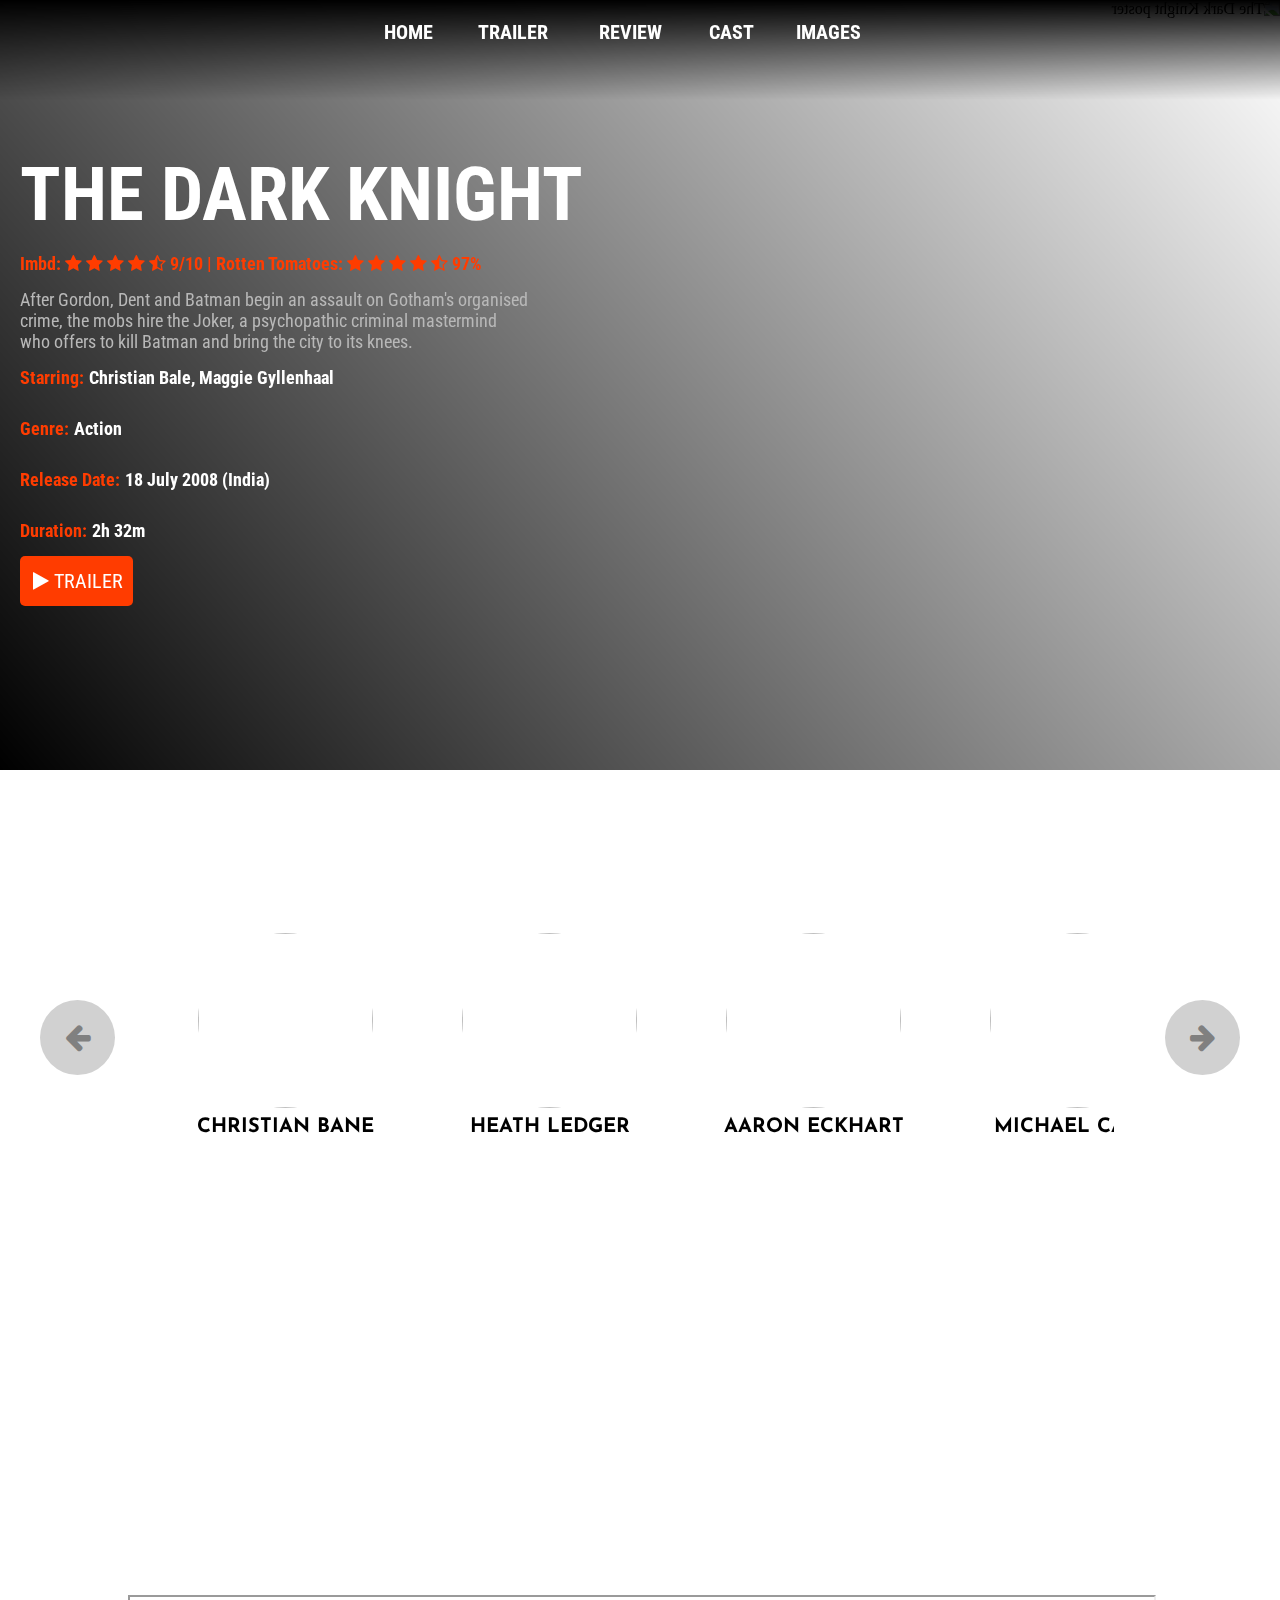
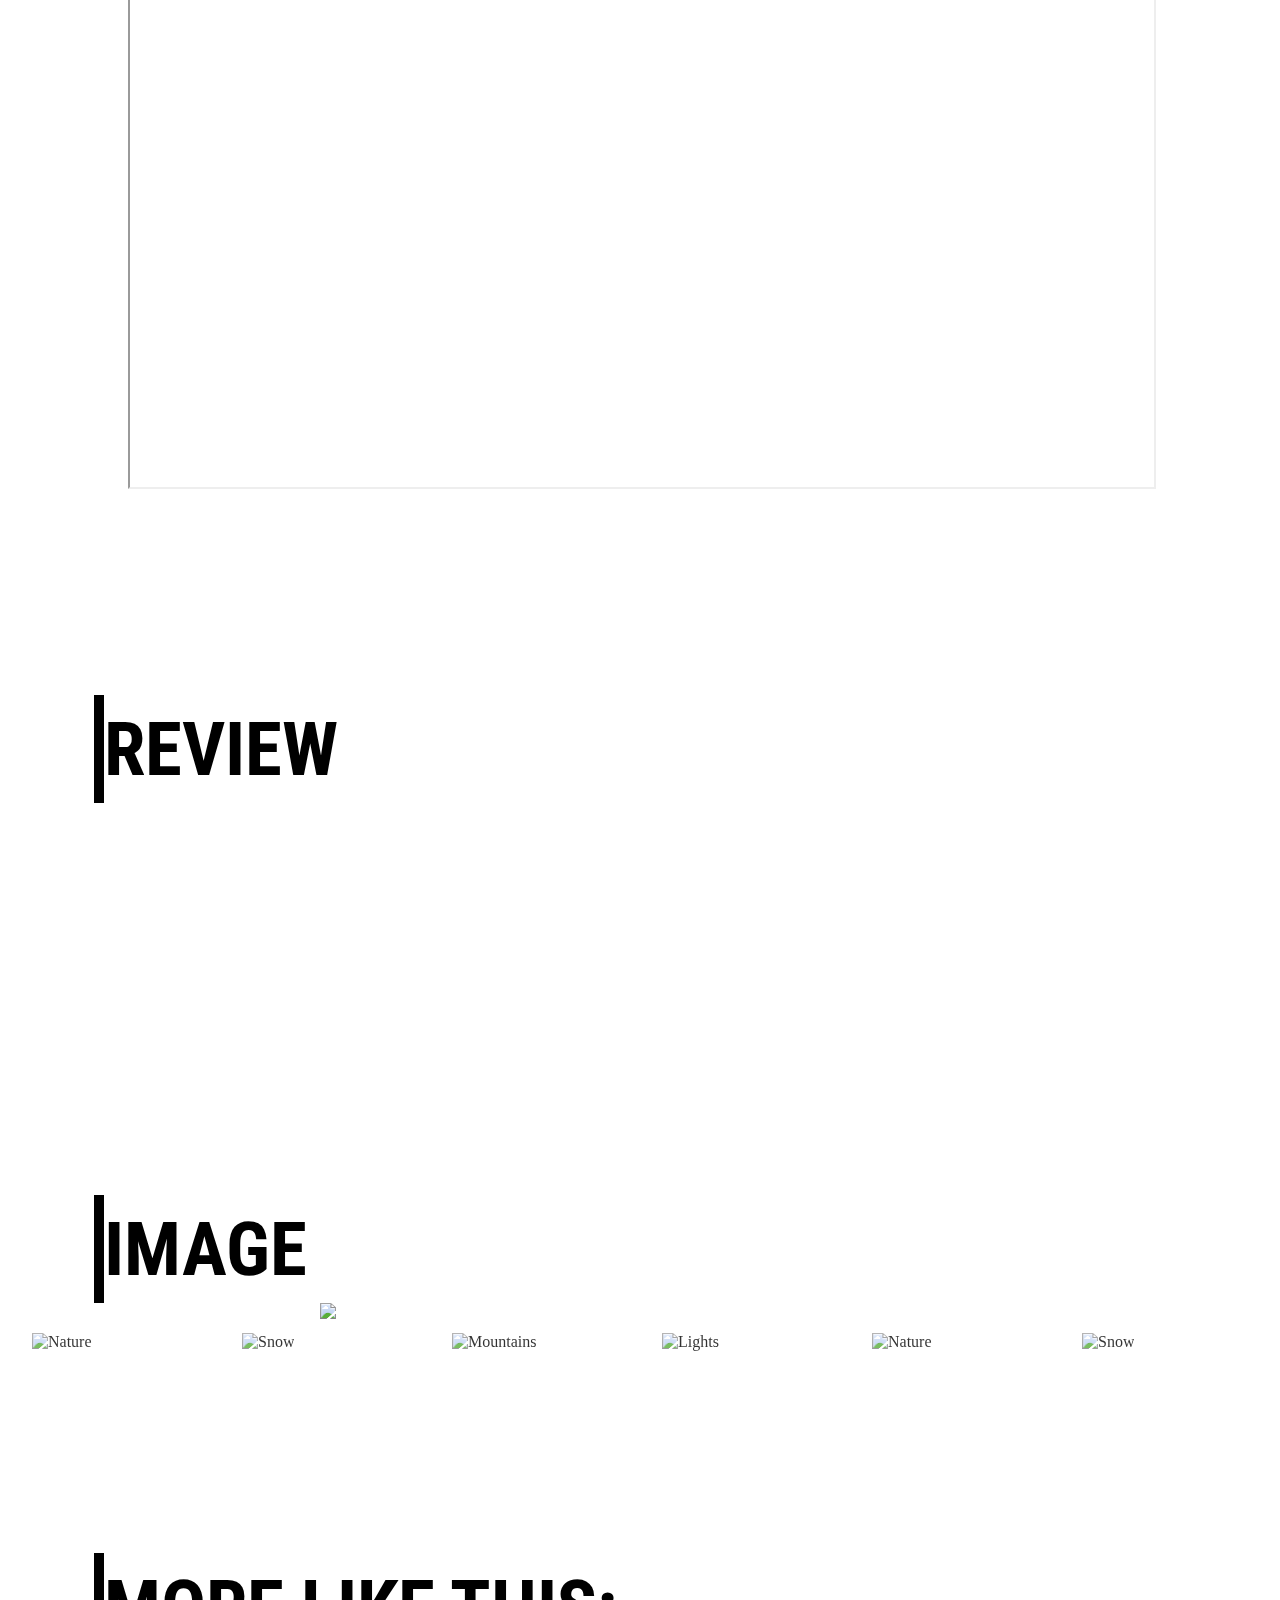
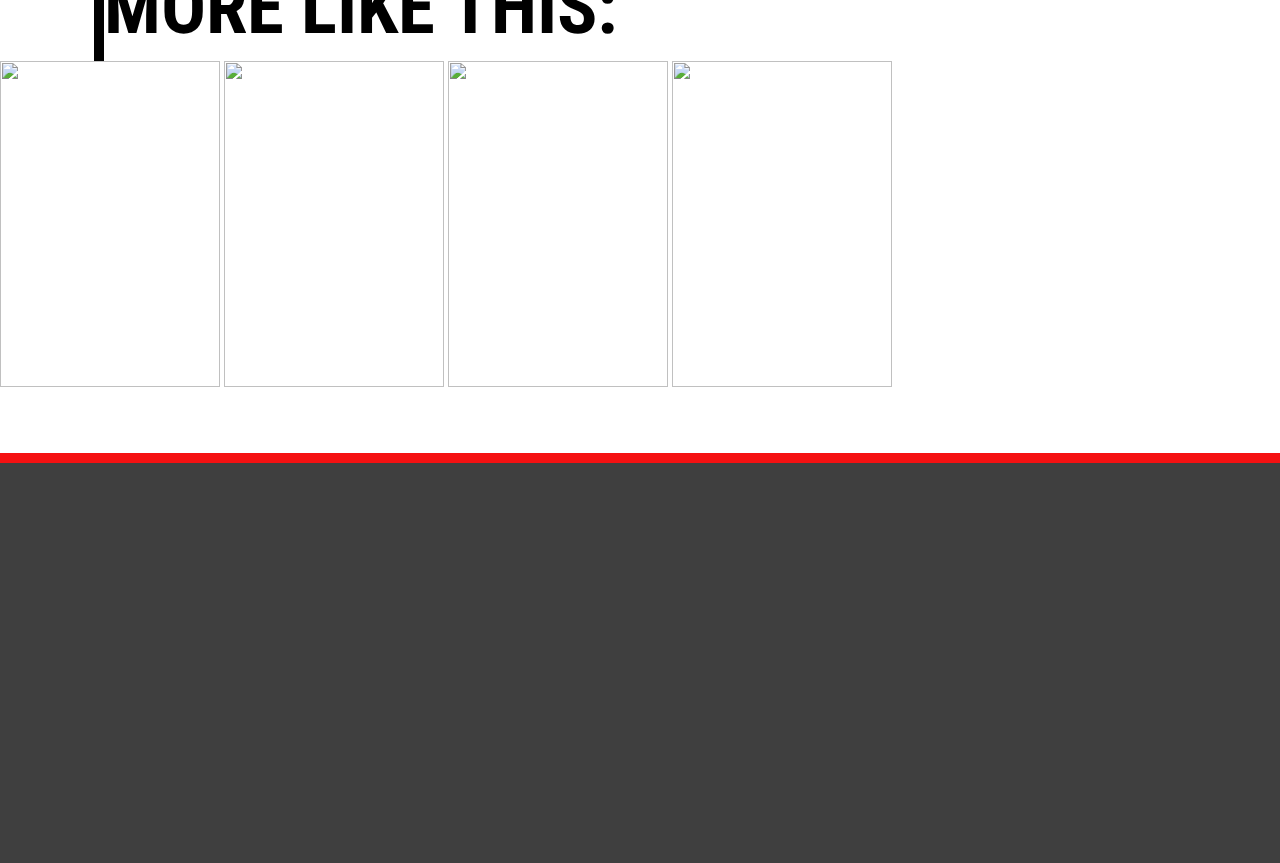
==== darkknight.html @ c3ab05d3 "Add files via upload" ====
<!DOCTYPE html>
<html lang="en">
<head>
    <meta charset="UTF-8">
    <meta http-equiv="X-UA-Compatible" content="IE=edge">
    <meta name="viewport" content="width=device-width, initial-scale=1.0">
    <link rel="stylesheet" href="style.css">
    <title>The Dark Knight</title>
    <link href="https://fonts.googleapis.com/css2?family=Roboto+Condensed:wght@300&display=swap" rel="stylesheet">
    <link href="https://fonts.googleapis.com/css2?family=Josefin+Sans&display=swap" rel="stylesheet">
    <link rel="stylesheet" href="https://cdnjs.cloudflare.com/ajax/libs/font-awesome/4.7.0/css/font-awesome.min.css">
</head>

<body>
    <!--header-->
    <div class="header" id="header">
    
        <!--6--><a href="#intro" class="option" >Home</a>
        <!--5--><a href="#trailer" class="option">Trailer</a>
        <!--3--><a href="#review" class="option">Review</a>
        <!--2--><a href="#cast" class="option">Cast</a>
        <!--1--><a href="#image-gallary" class="option">images</a>
        
        
        
    </div>
    <div class="intro" id="intro">
        <img src="https://cdn.theatlantic.com/thumbor/4xedENNyVDQrfV_-6NrWA2wnfJo=/0x0:1600x900/1600x900/media/img/mt/2018/07/TDK/original.jpg" alt="The Dark Knight poster" class="bat-poster">
    
    <h1>The Dark Knight</h1>
    <h2>imbd: <i class="fa fa-star"></i> <i class="fa fa-star"></i> <i class="fa fa-star"></i> <i class="fa fa-star"></i> <i class="fa fa-star-half-o"></i> 9/10 | rotten tomatoes: <i class="fa fa-star"></i> <i class="fa fa-star"></i> <i class="fa fa-star"></i> <i class="fa fa-star"></i> <i class="fa fa-star-half-o"></i> 97%</h2>
    <div style="font-size: 18px;color: rgb(184, 184, 184);padding-left: 20px;font-family: 'Roboto Condensed', sans-serif;">
      After Gordon, Dent and Batman begin an assault on Gotham's organised<br>
       crime, the mobs hire the Joker, a psychopathic criminal mastermind<br>
        who offers to kill Batman and bring the city to its knees.
    </div>
    <div style="display: flex;flex-direction: row;margin: 0px;"><h2>starring:<h5>Christian Bale, Maggie Gyllenhaal</h5></h2></div>
    <div style="display: flex;flex-direction: row"><h2>genre:<h5>action</h5></h2></div>
    <div style="display: flex;flex-direction: row"><h2>release date:<h5>18 July 2008 (India)</h5></h2></div>
    <div style="display: flex;flex-direction: row"><h2>duration:<h5>2h 32m</h5></h2></div>
    <button class="watch-trailer" href="#trailer"><i class="fa fa-play"></i> trailer</button>
    </div>
    <!--cast section-->
    <div class="cast" id="cast">
        <button id="left"><i class="fa fa-arrow-left"></i></button>
       <section id="castsec">
        <span>
            <div class="card" id="card">
                <img class="cast-image1" id="cast-image">
                <h4>christian bane</h4>
                <div class="cast-description">
                    Christian Charles Philip Bale is an English actor. Known for his versatility
                     and physical transformations for his roles. He has received various accolades, including an Academy Award
                      and two Golden Globe Awards
                </div>

            </div>
            <div class="card">
                <img class="cast-image2" id="cast-image">
                <h4>Heath Ledger</h4>
                <div class="cast-description">
                    Heath Andrew Ledger was an Australian actor and music video 
                    director. After playing roles in several Australian television and film 
                    productions during the 1990s, Ledger moved to the United States
                     in 1998 to develop his film career further. 
                </div>
            </div>
            <div class="card">
                <img class="cast-image3" id="cast-image">
                <h4>Aaron Eckhart</h4>
                <div class="cast-description">
                    Aaron Edward Eckhart is an American actor. Born in Cupertino, California, Eckhart 
                    moved to the United Kingdom at an early age. 
                    He began his acting career by performing in school plays.
                </div>
            </div>
            <div class="card">
                <img class="cast-image4" id="cast-image">
                <h4>Michael Caine</h4>
                <div class="cast-description">
                    Sir Michael Caine CBE is an English actor. Known for his distinctive Cockney accent, he has
                     appeared in more than 160 films in a career spanning 
                     seven decades and is considered a British film icon.
                </div>
            </div>
            <div class="card">
                <img class="cast-image5" id="cast-image">
                <h4>Morgan Freeman</h4>
                <div class="cast-description">
                    Morgan Freeman is an American actor, director, and narrator
                    . He is known for
                     his distinctive deep voice and various 
                     roles in a wide variety of film genres.
                </div>
            </div>
            <div class="card">
                <img class="cast-image6" id="cast-image">
                <h4>Maggie Gyllenhaal</h4>
                <div class="cast-description">
                    Margalit Ruth "Maggie" Gyllenhaal is an American actress, 
                    director, writer, and producer. Part of the Gyllenhaal family, she is the
                     daughter of filmmakers Stephen Gyllenhaal and Naomi
                      Achs, and the older sister of actor Jake Gyllenhaal.
                </div>
            </div>
            <div class="card">
                <img class="cast-image7" id="cast-image">
                <h4>Cillian Murphy</h4>
                <div class="cast-description">
                    Cillian Murphy is an Irish actor. Originally the lead singer, 
                    guitarist, and lyricist of the rock band The Sons of Mr. Green Genes, he 
                    turned down a record deal in the late 1990s and began acting
                     on stage and in short and independent films.
                </div>
            </div>
            <div class="card">
                <img class="cast-image8" id="cast-image">
                <h4>Chin Han</h4>
                <div class="cast-description">
                    Ng Chin Han is a Singaporean actor of stage, 
                    film and television whose career has spanned more 
                    than 20 years. Usually credited as just Chin Han,
                     he is one of the most prolific Asian actors in Hollywood. 
                </div>
            </div>
            
            <button id="right"><i class="fa fa-arrow-right"></i></button>  
        </span>
    </section>
    </div>
    <!--trailer section-->
    <div class="trailer" id="trailer">
        
        <iframe src=""></iframe>
    </div>
    <div class="review" id="review">
        <h3>review</h3>
    </div>
    <!--image gallery section-->
    <div class="image-gallary" id="image-gallary">
        <h3>image</h3>
        <div class="container">
            <img id="expandedImg" src="https://imagesvc.meredithcorp.io/v3/mm/image?url=https%3A%2F%2Fstatic.onecms.io%2Fwp-content%2Fuploads%2Fsites%2F6%2F2018%2F07%2Fmcddakn_ec005-2000.jpg&q=60"style="width:100%">
          </div>
        <div class="row" id="row">
            <span>
            <div class="column">
              <img id="0" src="https://imagesvc.meredithcorp.io/v3/mm/image?url=https%3A%2F%2Fstatic.onecms.io%2Fwp-content%2Fuploads%2Fsites%2F6%2F2018%2F07%2Fmcddakn_ec005-2000.jpg&q=60" alt="Nature" onclick="gallary(this);">
            </div>
            <div class="column">
              <img id="1" src="https://upload.wikimedia.org/wikipedia/en/e/e9/Batman_The_Dark_Knight_Returns_%28film%29.jpg" alt="Snow" onclick="gallary(this);">
            </div>
            <div class="column">
              <img id="2" src="https://encrypted-tbn0.gstatic.com/images?q=tbn:ANd9GcTtyGEyqmfi9H1YXXqhvEH0V8cYo6k5WASfeQ&usqp=CAU" alt="Mountains" onclick="gallary(this);">
            </div>
            <div class="column">
              <img id="3" src="https://i.pinimg.com/550x/b1/db/3c/b1db3c081c031b13ca9a142264f4071b.jpg" alt="Lights" onclick="gallary(this);">
            </div>
            <div class="column">
                <img id="4" src="https://imagesvc.meredithcorp.io/v3/mm/image?url=https%3A%2F%2Fstatic.onecms.io%2Fwp-content%2Fuploads%2Fsites%2F6%2F2018%2F07%2Fmcddakn_ec005-2000.jpg&q=60" alt="Nature" onclick="gallary(this);">
              </div>
              <div class="column">
                <img id=",5" src="https://upload.wikimedia.org/wikipedia/en/e/e9/Batman_The_Dark_Knight_Returns_%28film%29.jpg" alt="Snow" onclick="gallary(this);">
              </div>
              <div class="column">
                <img id="6" src="https://encrypted-tbn0.gstatic.com/images?q=tbn:ANd9GcTtyGEyqmfi9H1YXXqhvEH0V8cYo6k5WASfeQ&usqp=CAU" alt="Mountains" onclick="gallary(this);">
              </div>
              <div class="column">
                <img id="7" src="https://i.pinimg.com/550x/b1/db/3c/b1db3c081c031b13ca9a142264f4071b.jpg" alt="Lights" onclick="gallary(this);">
              </div>
            </span>
          </div> 
    </div>
    <!--more like this movies-->
    <div class="more-like-this">
        <h3>More Like This:</h3>
        <div>
        <a href="The Lord of The Rings.html" target="_blank"><img src="https://m.media-amazon.com/images/M/MV5BNzA5ZDNlZWMtM2NhNS00NDJjLTk4NDItYTRmY2EwMWZlMTY3XkEyXkFqcGdeQXVyNzkwMjQ5NzM@._V1_.jpg" width="220px" height="326px"></a>
        <a href="Inception.html" target="_blank"><img src="https://m.media-amazon.com/images/M/MV5BMjExMjkwNTQ0Nl5BMl5BanBnXkFtZTcwNTY0OTk1Mw@@._V1_.jpg" width="220px" height="326px"></a>
        <a href="The Matrix.html" target="_blank"><img src="https://flxt.tmsimg.com/assets/p22804_p_v8_av.jpg" width="220px" height="326px"></a>
        <a href="Star Wars.html" target="_blank"><img src="https://m.media-amazon.com/images/M/MV5BYmU1NDRjNDgtMzhiMi00NjZmLTg5NGItZDNiZjU5NTU4OTE0XkEyXkFqcGdeQXVyNzkwMjQ5NzM@._V1_.jp" width="220px" height="326px"></b>
    </div>
    </div>
    <footer>

    </footer>
        <!--<h3> trailer:</h3>
        <h3>rating:</h3>
        <h3>duration:</h3>
        <h3>release year:</h3>
        <h3>reviews:</h3>
        <h3>photos:</h3>
        --->
    <script src="main.js">
    </script>
</body>
<!--Initislising JQuery-->
<script src="https://ajax.googleapis.com/ajax/libs/jquery/3.6.1/jquery.min.js"></script>

    <script>
        
        function checkEdge(a){
            a=a+1;
             setTimeout(function(){
              setTimeout(function(){
                $('#row').animate({scrollLeft: "+=20px"}, "slow");
                $("#"+a.toString()).click();},1000);
            if (a>8){
              $('#row').animate({scrollLeft: 0},);
              a=0;
              checkEdge(a);
            }
            else{
              checkEdge(a);
            }
        }
      ,1000)}
        let a=0;
        checkEdge(a);
    </script>

    <!--This script plays video using youtube's API-->
    <!--Jquery for horizontal scrolling-->

    <script>
        
        $('#right').click(function() {
        event.preventDefault();
        $('#castsec').animate({scrollLeft: "+=270px"}, "slow");});

        $('#left').click(function() {
        event.preventDefault();
        $('#castsec').animate({scrollLeft: "-=270px"}, "slow");});
      var tag = document.createElement('script');
    

    </script>
    
</html>
---- style.css ----
html{
    scroll-behavior: smooth;
    transition: 2s;
}
body{
    margin: 0px;
    overflow-x: hidden;
    overflow-y: scroll;
}
::-webkit-scrollbar{
    width:2px;
}
::-webkit-scrollbar-thumb{
    background-color: black;
}
::-webkit-scrollbar-track{
    background-color: grey;
}
/**header**/
.header{
    width: 100%;
    height: 100px;
    z-index: 1;
    position: fixed;
    border: 0cm;
    background-image: linear-gradient(180deg,black,rgba(0,0,0,0));
}
.logo {
    float: right;
    width: 150px;
    margin-top: 15px;
    margin-left: 50px;
}
.option{
    text-decoration: none;
    color: white;
    right: 0px;
    width: 0cm;
    float: left;
    margin-right: 2cm;
    margin-top: 20px;
    font-size: 20px;
    text-transform: uppercase;
    border-bottom:4px solid #ff3c00;
    transition: 0.5s;
    font-family: 'Roboto Condensed', sans-serif;
    font-weight: bold;
}
.option:nth-of-type(5){
    margin-right: 4cm;
}
.option:nth-of-type(4){
    margin-right: 2.3cm;
}
.option:nth-of-type(3){
    margin-right: 2.9cm;
}
.option:nth-of-type(2){
    margin-right: 3.2cm;
}
.option:nth-of-type(1){
    margin-right: 2.5cm;
    margin-left: 30%;
}

.option:nth-of-type(5):hover{
        width:1.7cm;
        margin-right: 2.3cm;
}
.option:nth-of-type(4):hover{
    width:1.1cm;
    margin-right: 1.2cm;
}
.option:nth-of-type(3):hover{
    width:1.6cm;
    margin-right: 1.3cm;
}

.option:nth-of-type(2):hover{
    width:1.9cm;
    margin-right:1.3cm;
}
.option:nth-of-type(1):hover{
    width:1.3cm;
    margin-right: 1.2cm;
}
/**front page**/
.intro{
    width: 100%;
    height:770px;
    overflow-y: hidden;
    background-image: linear-gradient(50deg,black,rgba(0, 0, 0, 0));
}
.bat-poster{
    width: 100%;
    user-select: none;
    z-index: -1;
    transform: rotateY(180deg);
    float: left;
    position: absolute;
}
h1{
    color: black;
    font-size: 75px;
    font-family: 'Roboto Condensed', sans-serif;
    text-align: left;
    color: white;
    text-transform: uppercase;
    margin-top: 150px;
    margin-bottom: 5px;
    padding-left: 20px;
}
h2{
    color: #ff3c00;
    font-family: 'Roboto Condensed', sans-serif;
    font-size: 18px;
    text-transform: capitalize;
    text-align: left;
    padding-top: 0cm;
    padding-left: 20px;
}
h5{
    color: white;
    font-family: 'Roboto Condensed', sans-serif;
    font-size:18px ;
    margin: 15px 5px;
    text-transform: capitalize;
}
.watch-trailer{
    width:112.5px;
    height: 50px;
    text-align: left;
    font-family: 'Roboto Condensed', sans-serif;
    color: #ffffff;
    margin-left: 20px;
    background-color:#ff3c00;
    font-size: 20px;
    border-radius: 5px;
    text-transform: uppercase;
    border: 0cm;
    padding-left: 12.5px;
    line-height: -10px;
}
/**cast**/
.cast{
    width:100%;
    height:650px;
    border-top: 2cm solid rgba(0, 0, 0, 0);
}

h3{
    text-align: left;
    font-size: 75px;
    text-transform: uppercase;
    margin: 0cm  0cm 0cm 2.5cm;
    border-left: 10px solid rgb(0, 0, 0);
    padding-top: 10px;
    padding-bottom: 10px;
    font-family: 'Roboto Condensed', sans-serif;
    color: rgb(0, 0, 0);
}
.card{
    width: 250px;
    height: 230px;
    background-color: white;
    padding-left:  7px;
    padding-right: 7px;
    margin-top: 3%;
    text-align: center;
    overflow: hidden;
    transition: 0.5s;
}
.card:hover{
    height: 380px;
    transform: scale(1.3) translateY(30px);
    box-shadow: 1px 1px 30px;
    border-radius: 5px;
}
.card:nth-of-type(1):hover{
    margin-left: 50px;
}
.card:nth-of-type(8):hover{
    margin-right: 50px;
}
section{
    width: 75%;
    overflow-x: scroll;
    overflow-y: hidden;
    height: 550px;
    margin-left: 12%;
}
section::-webkit-scrollbar{
    display: none;
}
.cast button{
    position: absolute;
    width:75px;
    height:75px;
    border-radius: 500px;
    font-size: 30px;
    border: 0px;
    color: grey;
    background-color: rgb(209, 209, 209);
}
.cast button:hover{
    color: black;
    background-color: rgb(168, 168, 168);
}
#left{
    top: 1000px;
    left: 40px;
}
#right{
    top: 1000px;
    right: 40px;
}
.section::-webkit-scrollbar{
    display: none;
}
span{
    display: flex;
    flex-direction: row;
    width: fit-content;
    height: 100px;
}
#cast-image{
    width:175px;
    height: 175px;
    border-radius: 400px;
    margin-top: 25px;
}
.cast-image1{
    content: url('https://encryptedmasterchat.pythonanywhere.com/static/christian_bale.jpg');
}

.cast-image2{
    content: url('https://encryptedmasterchat.pythonanywhere.com/static/Heath_Ledger.jpg');
}

.cast-image3{
    content: url('https://encryptedmasterchat.pythonanywhere.com/static/Aaron_.jpg');
}

.cast-image4{
    content: url('https://encryptedmasterchat.pythonanywhere.com/static/michael_cain.PNG');
}

.cast-image5{
    content: url('https://encryptedmasterchat.pythonanywhere.com/static/morgan.PNG');
}

.cast-image6{
    content: url('https://encryptedmasterchat.pythonanywhere.com/static/maggie.PNG');
}

.cast-image7{
    content: url('https://encryptedmasterchat.pythonanywhere.com/static/cillian_m.PNG');
}

.cast-image8{
    content: url('https://encryptedmasterchat.pythonanywhere.com/static/chin.PNG');
}
h4{
    font-family: 'Josefin Sans', sans-serif;
    font-size: 20px;
    margin-top: 5px;
    text-transform: uppercase;
    font-weight: bolder;
    color: rgb(0, 0, 0);
}
.cast-description{
    font-family: 'Roboto Condensed', sans-serif;
    color: rgb(99, 99, 99);
    font-size: 15px;
}
/**trailer**/
.trailer{
    width: 100%;
    height: 700px;
    background-color:rgb(255, 255, 255) ;
    padding-top:100px ;
}
iframe{
    width: 80%;
    margin-left: 10%;
    height: 70%;
}
/**review**/
.review{
    width: 100%;
    height: 500px;
    background-color: white;
}
/**image-gallary**/
.image-gallary{
    width: 100%;
    height: fit-content;
    background-color: rgb(255, 255, 255);
    margin-bottom: 100px;
}
.column {
    float: left;
    width: 210px;
    padding:10px 0px;
}

.column img {
    opacity: 0.8;
    cursor: pointer;
    width: 200px;
    height: 100px;
    transition: 0.5s;
}
.row{
    width: 90%;
    margin-left: 2.5%;
    overflow-x: scroll;
    height: 130px;
    overflow-y: hidden;
}
.row::-webkit-scrollbar{
    height: 5px;
}
.column img:hover {
    opacity: 1;
}
.container {
    position: relative;
    display: block;
    width: 50%;
    height: fit-content;
    margin-left: 25%;
}
.container img{
    transition: 0.5;
}
/**more like this**/
.more-like-this{
    width: 100%;
    height: 500px;
}
/**footer**/
footer{
    width: 100%;
    height: 400px;
    background-color: rgb(63, 63, 63);
    border-top: 10px solid #f51112;
}
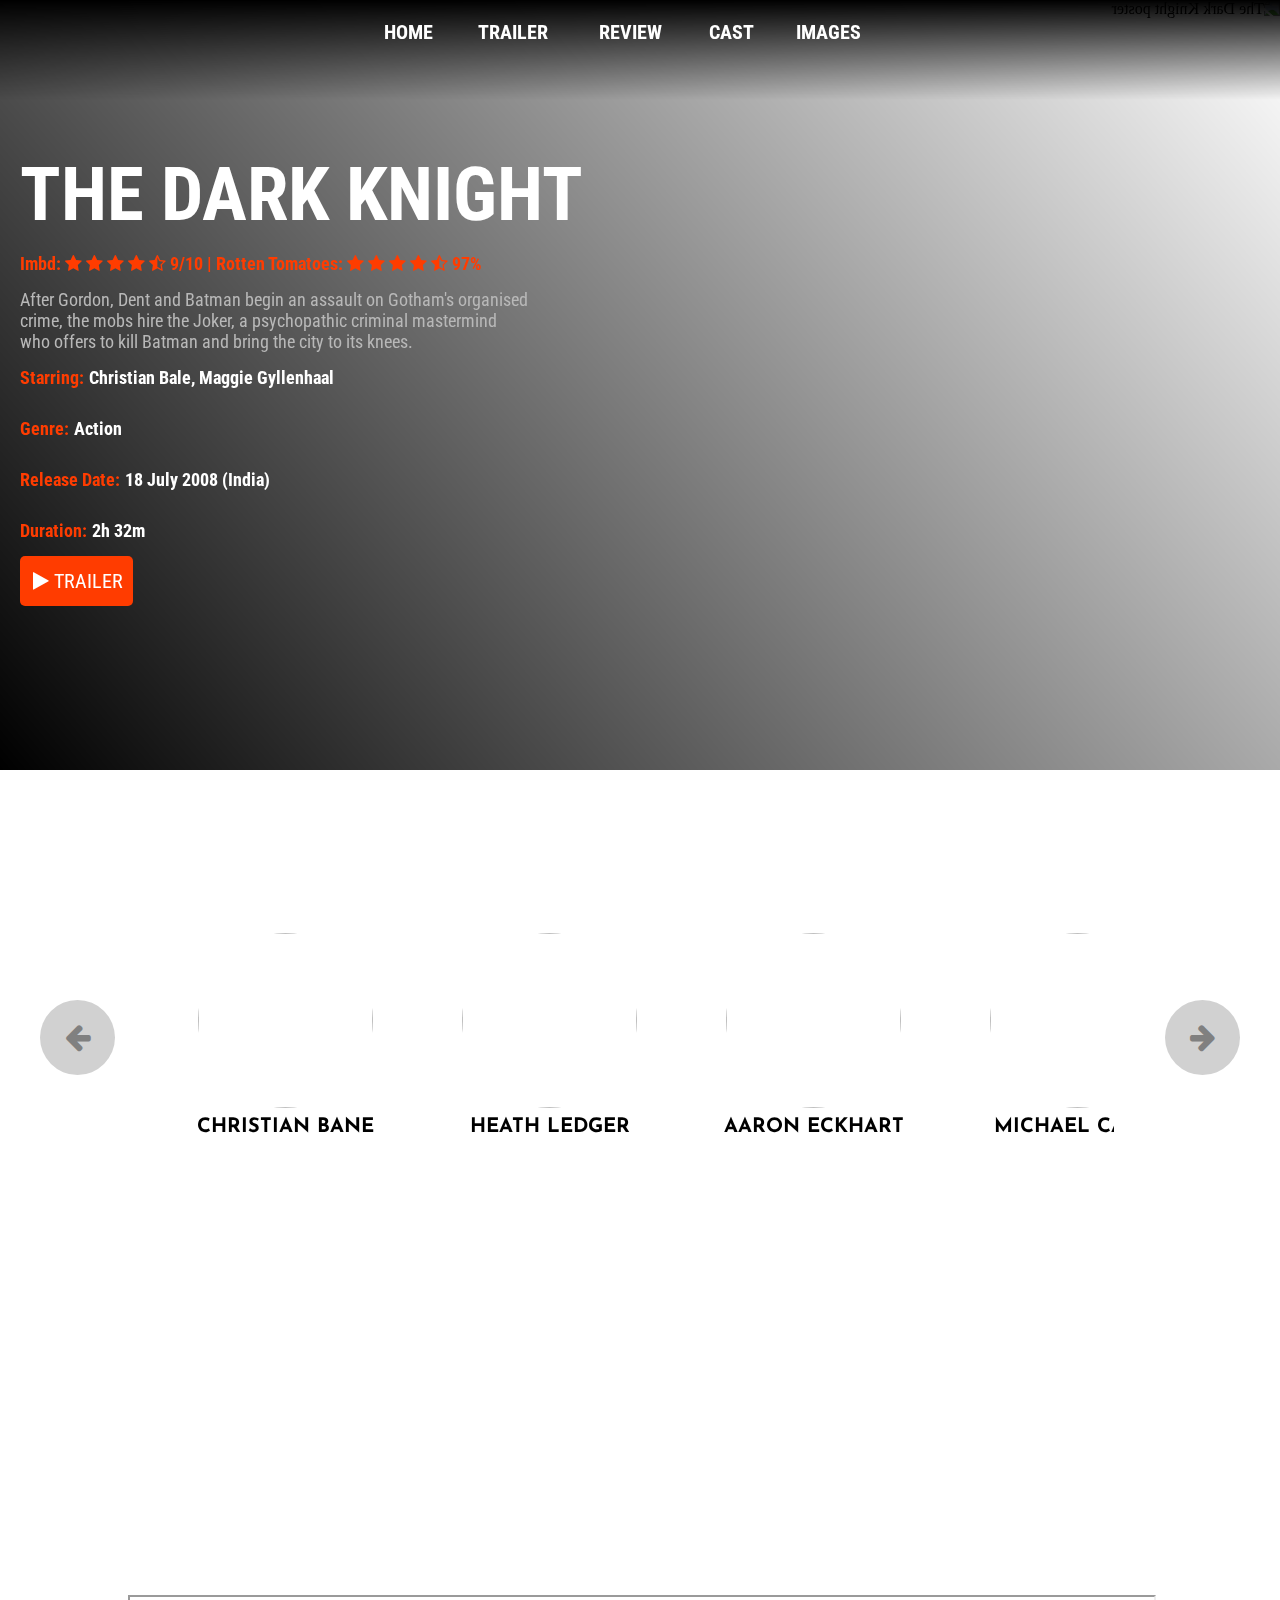
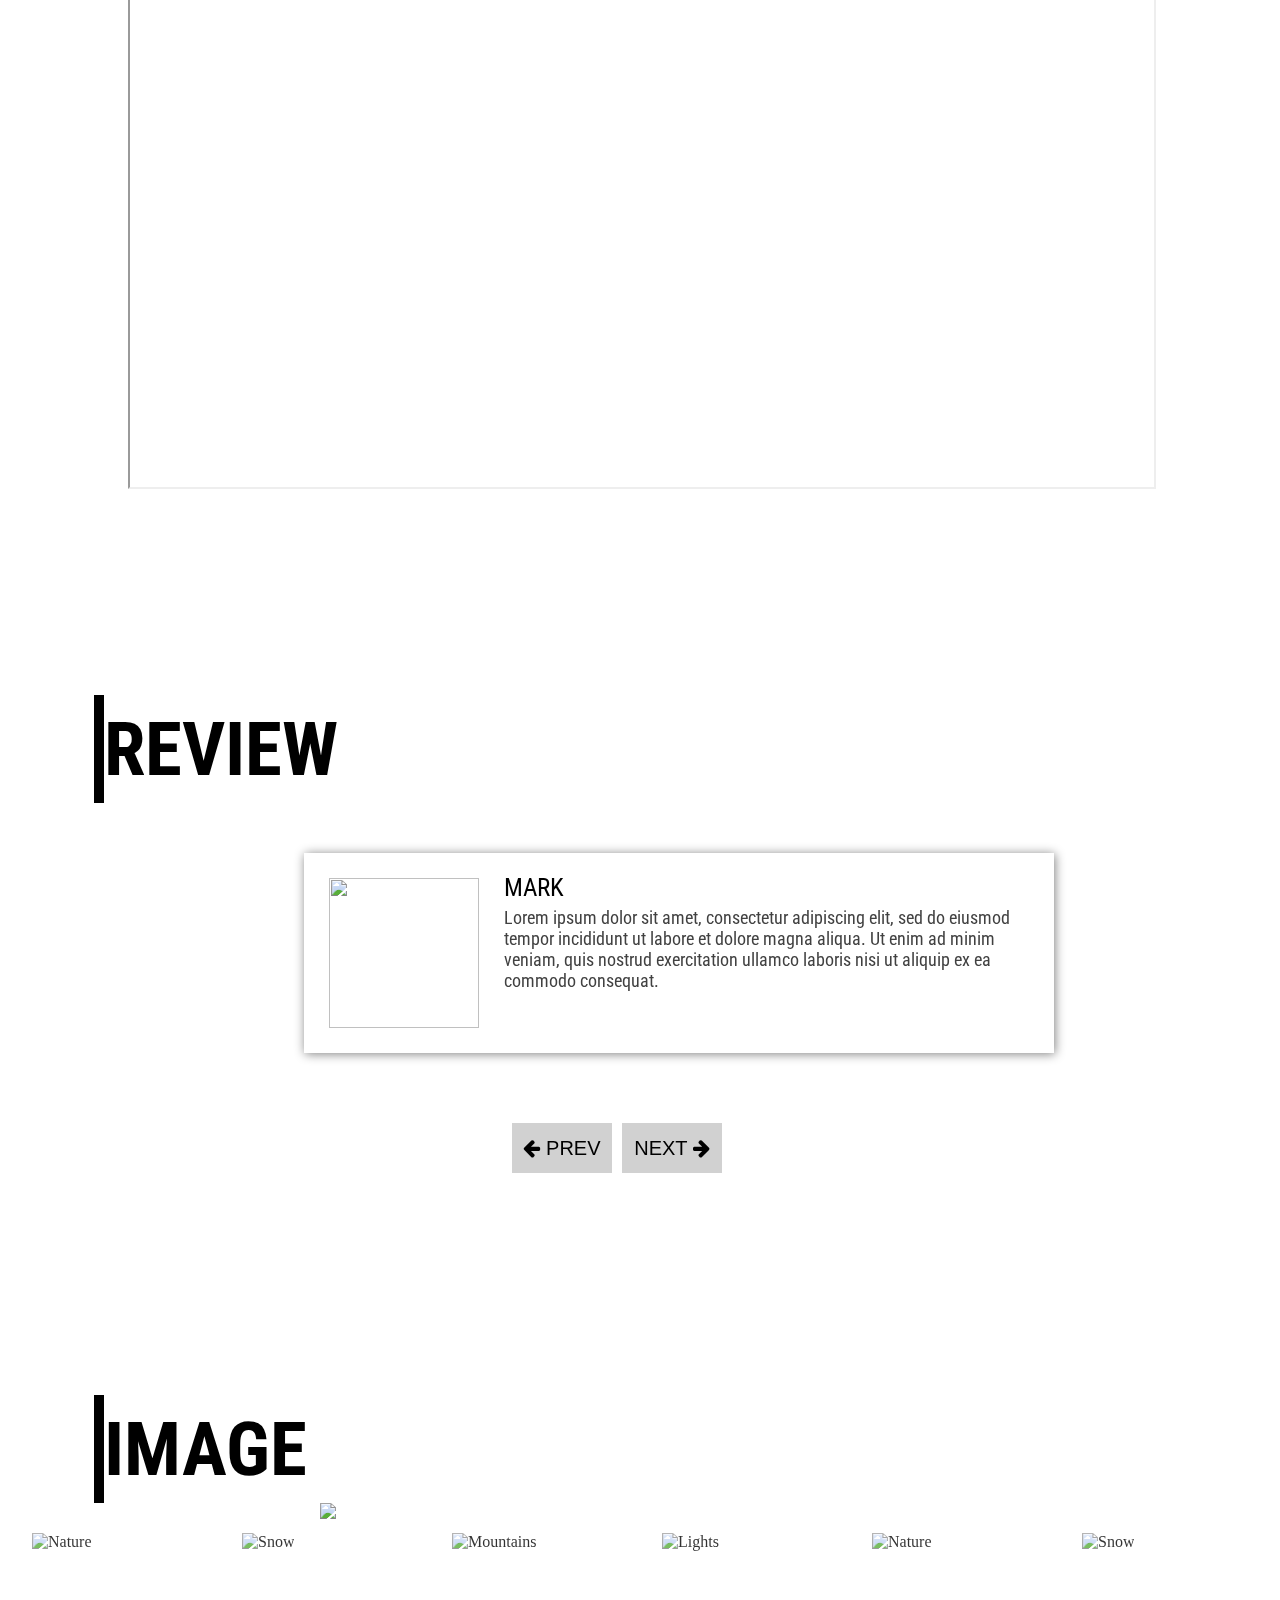
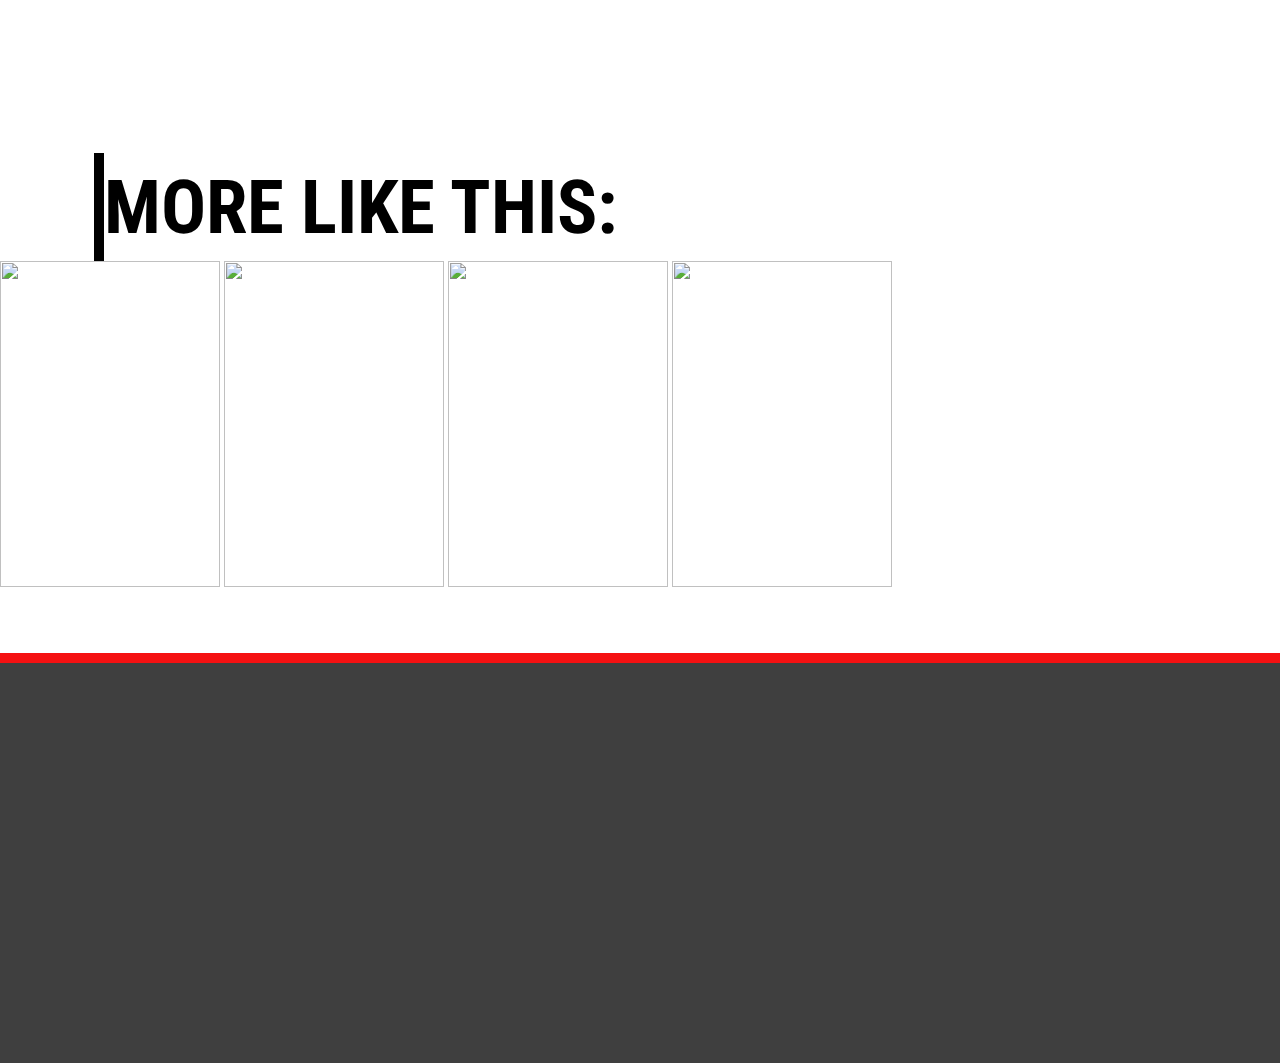
==== commit 76e6ada2: "Add files via upload" ====
--- a/darkknight.html
+++ b/darkknight.html
@@ -135,6 +135,33 @@
     </div>
     <div class="review" id="review">
         <h3>review</h3>
+        
+        <section style="height: 300px;" id="sect">
+          <span>
+            <div class="review-audience">
+              <img src="https://img.freepik.com/free-photo/handsome-man-smiling-happy-face-portrait-close-up_53876-145493.jpg?w=2000" class="user-profile">
+              <div style="display: flex;flex-direction: column;">
+              <div class="user-name">mark</div>
+              <div class="users-thought">Lorem ipsum dolor sit amet, consectetur adipiscing elit, sed do eiusmod tempor incididunt ut labore et dolore magna aliqua. Ut enim ad minim veniam, quis nostrud exercitation ullamco laboris nisi ut aliquip ex ea commodo consequat.</div>
+              </div>
+            </div>
+            <div class="review-audience">
+              <img src="https://img.freepik.com/free-photo/handsome-smiling-young-african-man_171337-9650.jpg?w=360" class="user-profile">
+              <div style="display: flex;flex-direction: column;">
+              <div class="user-name"> david</div>
+              <div class="users-thought">Lorem ipsum dolor sit amet, consectetur adipiscing elit, sed do eiusmod tempor incididunt ut labore et dolore magna aliqua. Ut enim ad minim veniam, quis nostrud exercitation ullamco laboris nisi ut aliquip ex ea commodo consequat.</div>
+              </div>
+            </div>
+            <div class="review-audience">
+              <img src="https://www.shutterstock.com/image-photo/portrait-smiling-middle-aged-african-260nw-2114224349.jpg" class="user-profile">
+              <div style="display: flex;flex-direction: column;">
+              <div class="user-name">sara</div>
+              <div class="users-thought">Lorem ipsum dolor sit amet, consectetur adipiscing elit, sed do eiusmod tempor incididunt ut labore et dolore magna aliqua. Ut enim ad minim veniam, quis nostrud exercitation ullamco laboris nisi ut aliquip ex ea commodo consequat.</div>
+              </div>
+            </div>
+          </span>
+        </section>
+        <button id="left1"><i class="fa fa-arrow-left"></i> PREV</button><button id="right1">NEXT <i class="fa fa-arrow-right"></i></button>
     </div>
     <!--image gallery section-->
     <div class="image-gallary" id="image-gallary">
@@ -232,6 +259,15 @@
         event.preventDefault();
         $('#castsec').animate({scrollLeft: "-=270px"}, "slow");});
       var tag = document.createElement('script');
+
+      $('#right1').click(function() {
+        event.preventDefault();
+        $('#sect').animate({scrollLeft: "+=1050px"}, "slow");});
+
+        $('#left1').click(function() {
+        event.preventDefault();
+        $('#sect').animate({scrollLeft: "-=1050px"}, "slow");});
+      var tag = document.createElement('script');
     
 
     </script>
--- a/style.css
+++ b/style.css
@@ -168,12 +168,12 @@
     margin-top: 3%;
     text-align: center;
     overflow: hidden;
-    transition: 0.5s;
+    transition: 0.2s;
 }
 .card:hover{
     height: 380px;
     transform: scale(1.3) translateY(30px);
-    box-shadow: 1px 1px 30px;
+    box-shadow: 1px 1px 30px gray;
     border-radius: 5px;
 }
 .card:nth-of-type(1):hover{
@@ -186,7 +186,7 @@
     width: 75%;
     overflow-x: scroll;
     overflow-y: hidden;
-    height: 550px;
+    height: 600px;
     margin-left: 12%;
 }
 section::-webkit-scrollbar{
@@ -214,9 +214,6 @@
     top: 1000px;
     right: 40px;
 }
-.section::-webkit-scrollbar{
-    display: none;
-}
 span{
     display: flex;
     flex-direction: row;
@@ -288,8 +285,50 @@
 /**review**/
 .review{
     width: 100%;
-    height: 500px;
+    height: 700px;
     background-color: white;
+}
+.review-audience{
+    display: flex;
+    flex-direction: row;
+    width: 750px;
+    height:200px;
+    background-color: white;
+    margin: 0px 150px;
+    box-shadow: 1px 1px 10px grey;
+    margin-top: 50px;
+}
+.user-profile{
+    width: 150px;
+    height: 150px;
+    margin: 25px;
+}
+.user-name{
+    font-size: 25px;
+    font-family: 'Roboto Condensed', sans-serif;
+    margin-top: 20px;
+    text-transform: uppercase;
+}
+.users-thought{
+    font-size: 18px;
+    font-family: 'Roboto Condensed', sans-serif;
+    margin-top: 5px;
+    color: rgb(65, 65, 65);
+}
+.review button{
+ width: 100px;
+ height: 50px;
+ font-size: 20px;
+ color: black;
+ background-color: rgb(209, 209, 209);
+ margin-top: 20px;
+ border: 0cm;
+}
+#left1{
+    margin-left: 40%;
+}
+#right1{
+    margin-left: 10px;
 }
 /**image-gallary**/
 .image-gallary{
@@ -319,7 +358,7 @@
     overflow-y: hidden;
 }
 .row::-webkit-scrollbar{
-    height: 5px;
+    display: none;
 }
 .column img:hover {
     opacity: 1;
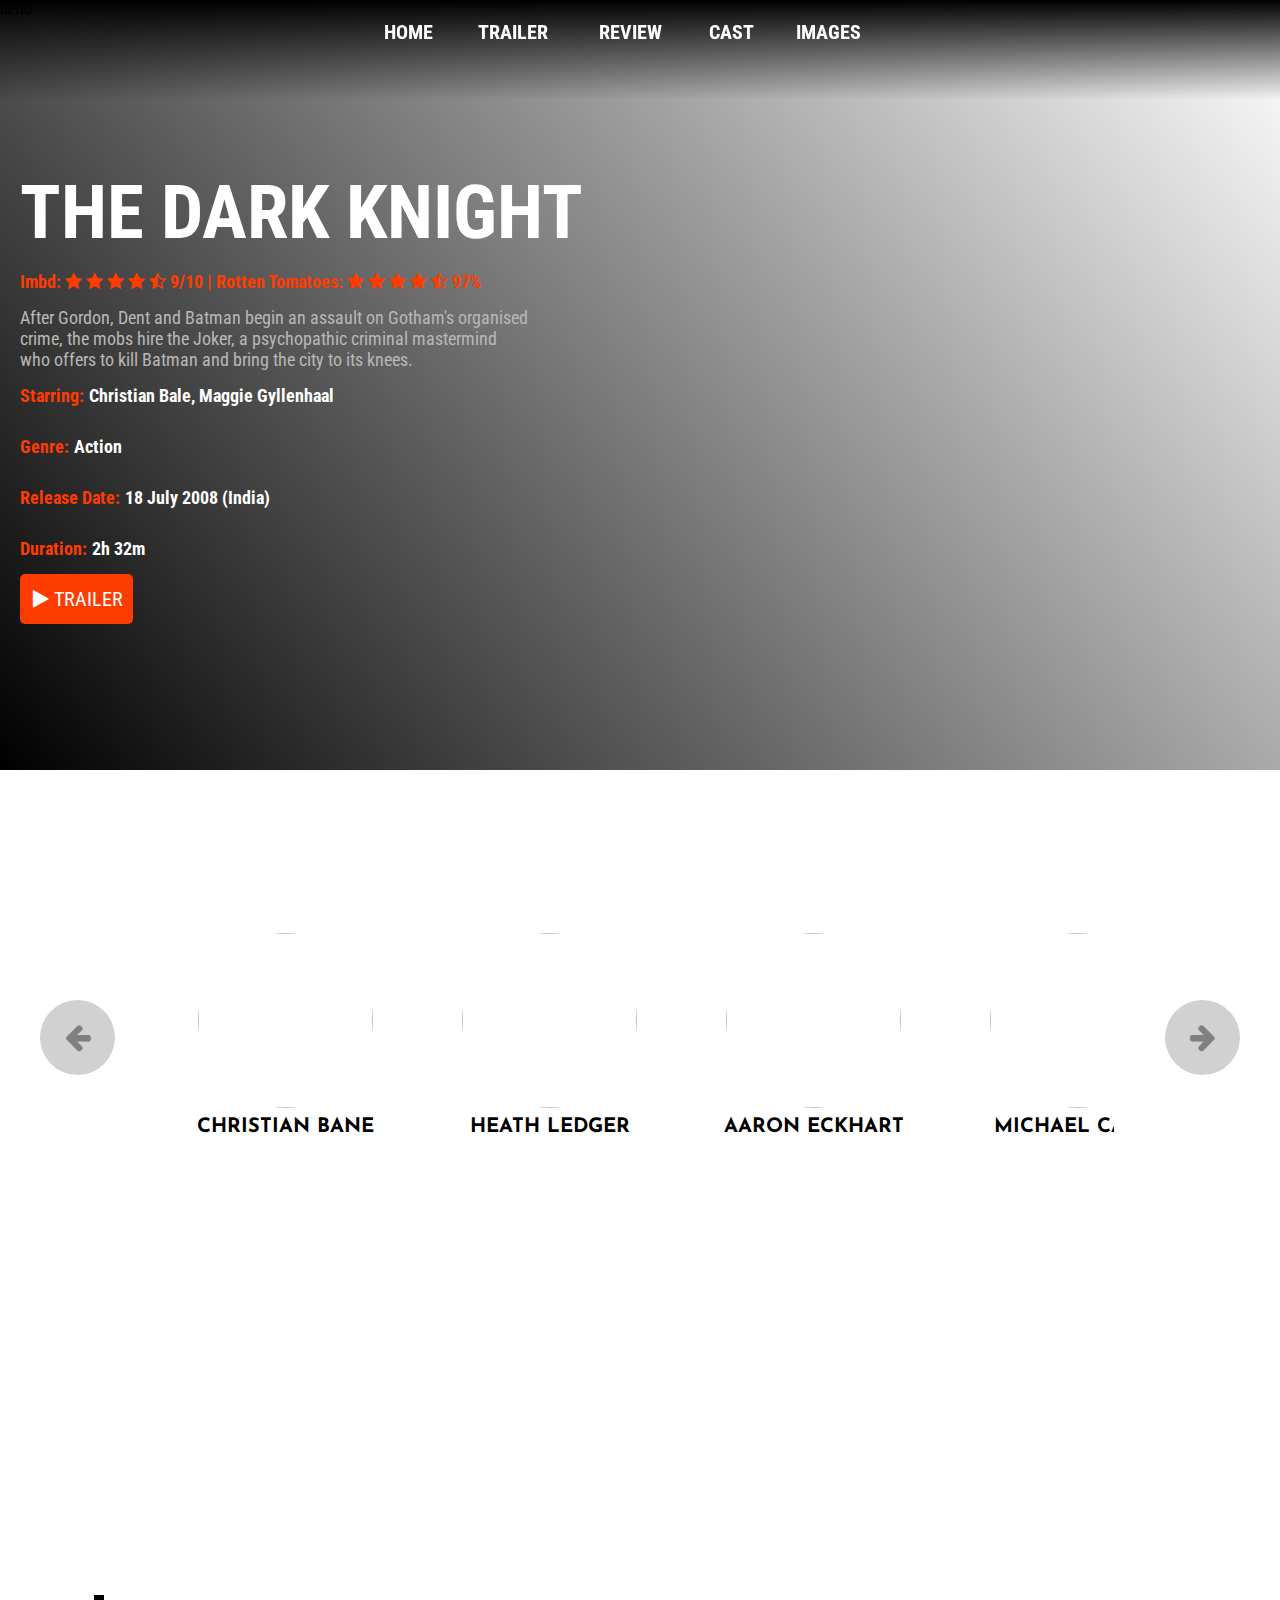
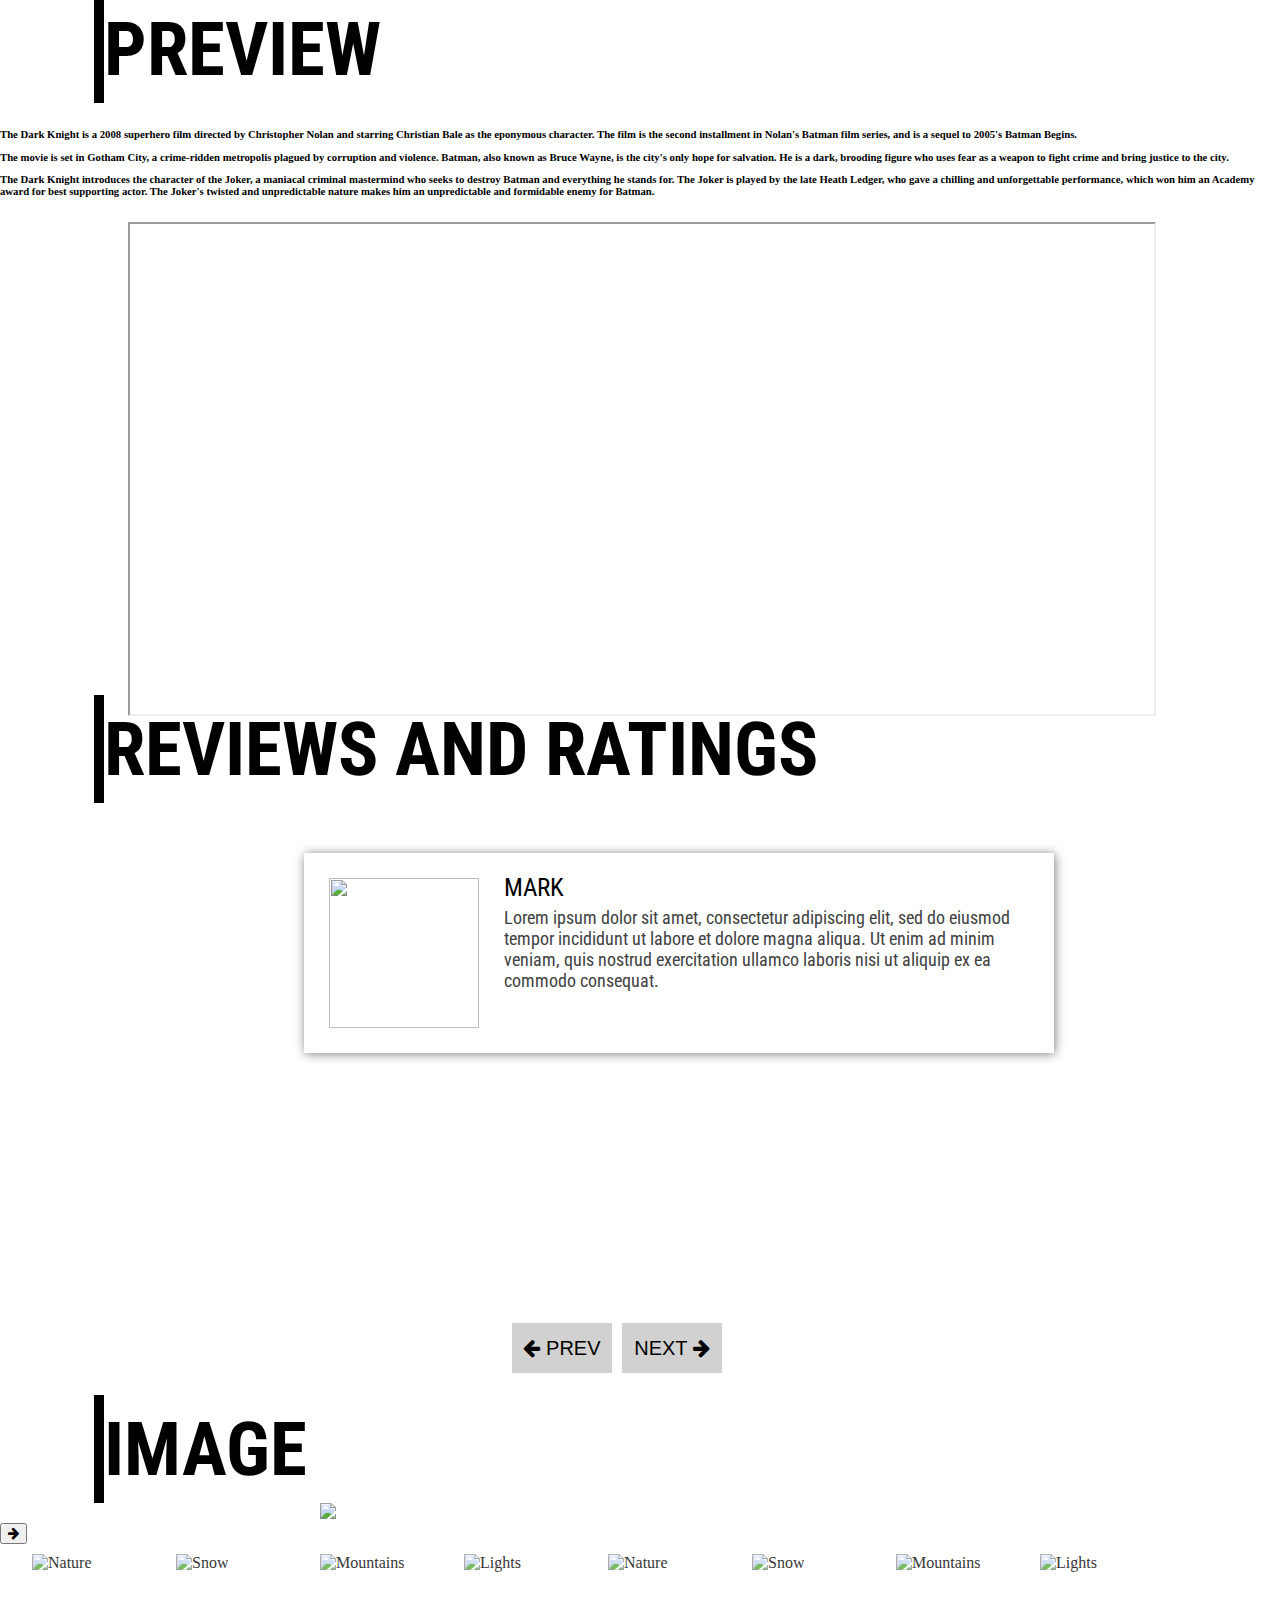
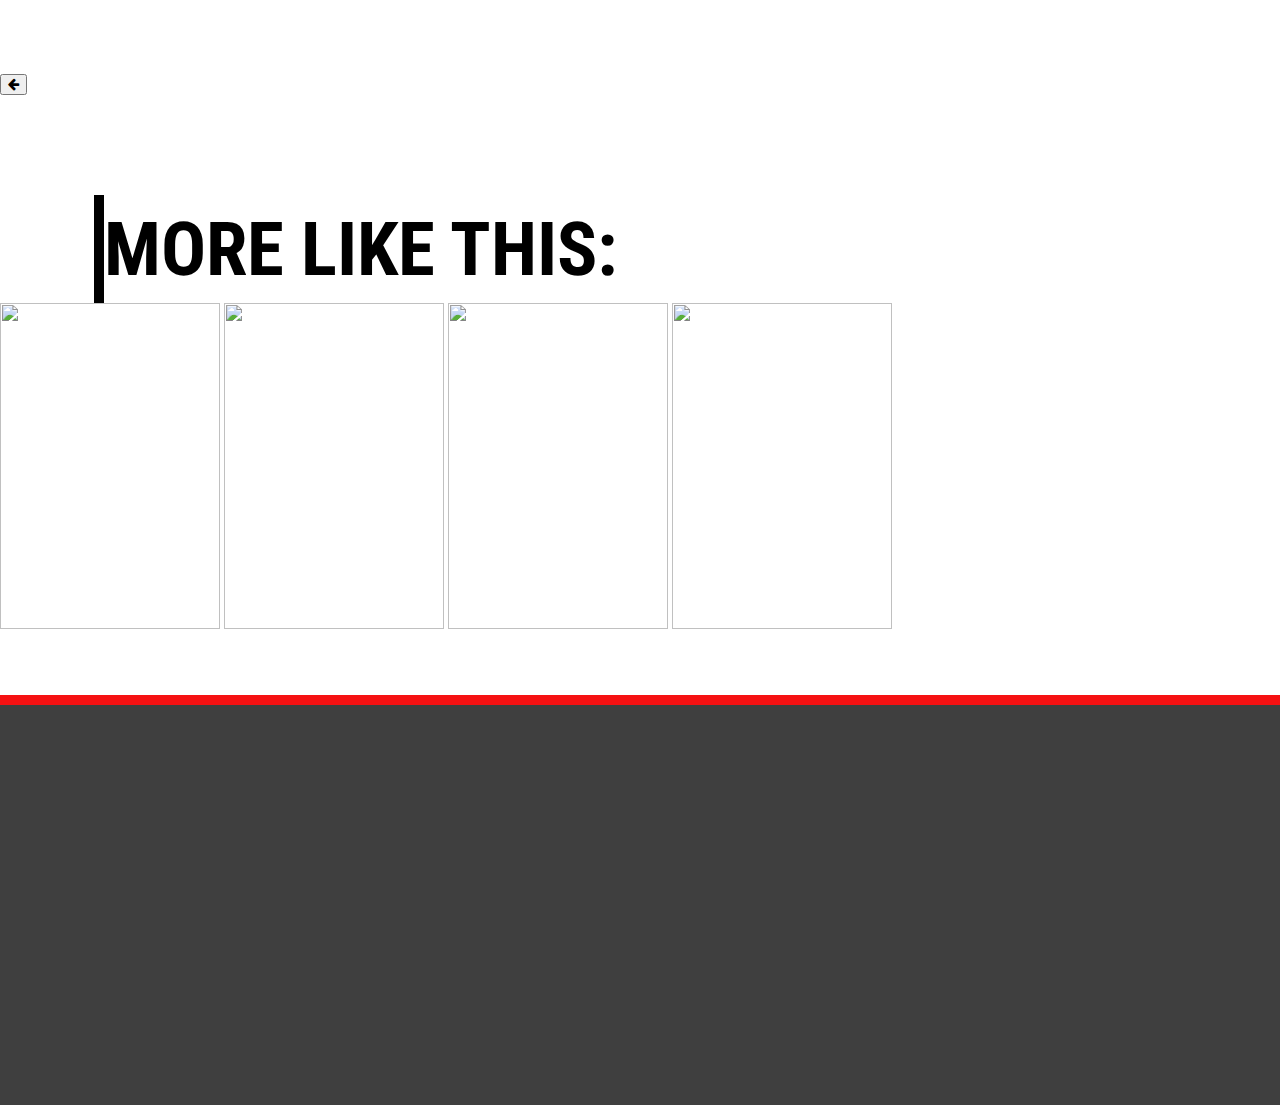
==== commit a68295d5: "this is dark knight" ====
--- a/darkknight.html
+++ b/darkknight.html
@@ -1,6 +1,7 @@
 <!DOCTYPE html>
 <html lang="en">
 <head>
+  <!--test in push-->
     <meta charset="UTF-8">
     <meta http-equiv="X-UA-Compatible" content="IE=edge">
     <meta name="viewport" content="width=device-width, initial-scale=1.0">
@@ -8,6 +9,7 @@
     <title>The Dark Knight</title>
     <link href="https://fonts.googleapis.com/css2?family=Roboto+Condensed:wght@300&display=swap" rel="stylesheet">
     <link href="https://fonts.googleapis.com/css2?family=Josefin+Sans&display=swap" rel="stylesheet">
+    <link href="https://fonts.googleapis.com/css2?family=Josefin+Sans&family=Unbounded:wght@200&display=swap" rel="stylesheet">
     <link rel="stylesheet" href="https://cdnjs.cloudflare.com/ajax/libs/font-awesome/4.7.0/css/font-awesome.min.css">
 </head>
 
@@ -25,7 +27,7 @@
         
     </div>
     <div class="intro" id="intro">
-        <img src="https://cdn.theatlantic.com/thumbor/4xedENNyVDQrfV_-6NrWA2wnfJo=/0x0:1600x900/1600x900/media/img/mt/2018/07/TDK/original.jpg" alt="The Dark Knight poster" class="bat-poster">
+        <div id="bat-poster"> hello</div>
     
     <h1>The Dark Knight</h1>
     <h2>imbd: <i class="fa fa-star"></i> <i class="fa fa-star"></i> <i class="fa fa-star"></i> <i class="fa fa-star"></i> <i class="fa fa-star-half-o"></i> 9/10 | rotten tomatoes: <i class="fa fa-star"></i> <i class="fa fa-star"></i> <i class="fa fa-star"></i> <i class="fa fa-star"></i> <i class="fa fa-star-half-o"></i> 97%</h2>
@@ -38,7 +40,7 @@
     <div style="display: flex;flex-direction: row"><h2>genre:<h5>action</h5></h2></div>
     <div style="display: flex;flex-direction: row"><h2>release date:<h5>18 July 2008 (India)</h5></h2></div>
     <div style="display: flex;flex-direction: row"><h2>duration:<h5>2h 32m</h5></h2></div>
-    <button class="watch-trailer" href="#trailer"><i class="fa fa-play"></i> trailer</button>
+    <button class="watch-trailer" onclick="window.location='#trailer'"><i class="fa fa-play"></i> trailer</button>
     </div>
     <!--cast section-->
     <div class="cast" id="cast">
@@ -130,14 +132,27 @@
     </div>
     <!--trailer section-->
     <div class="trailer" id="trailer">
-        
-        <iframe src=""></iframe>
+      <h3>Preview</h3>
+        <h6><p>The Dark Knight is a 2008 superhero film directed by Christopher Nolan and starring 
+          Christian Bale as the eponymous character. The film is the second installment in Nolan's 
+          Batman film series, and is a sequel to 2005's Batman Begins.</p>
+
+          <p>The movie is set in Gotham City, a crime-ridden metropolis plagued by corruption and violence.
+           Batman, also known as Bruce Wayne, is the city's only hope for salvation. He is a dark, 
+           brooding figure who uses fear as a weapon to fight crime and bring justice to the city.</p>
+          
+         <p> The Dark Knight introduces the character of the Joker, a maniacal criminal mastermind 
+          who seeks to destroy Batman and everything he stands for. The Joker is played by the 
+          late Heath Ledger, who gave a chilling and unforgettable performance, which won him an
+           Academy award for best supporting actor. The Joker's twisted and unpredictable nature 
+           makes him an unpredictable and formidable enemy for Batman.</p></h6>
+        <iframe src="https://www.youtube.com/embed/LDG9bisJEaI?rel=0"></iframe>
     </div>
     <div class="review" id="review">
-        <h3>review</h3>
-        
-        <section style="height: 300px;" id="sect">
-          <span>
+        <h3>reviews and ratings</h3>
+        
+        <section style="height: 500px;" id="sect">
+          <span style="background-color: transparent ;box-shadow:0px 0px;">
             <div class="review-audience">
               <img src="https://img.freepik.com/free-photo/handsome-man-smiling-happy-face-portrait-close-up_53876-145493.jpg?w=2000" class="user-profile">
               <div style="display: flex;flex-direction: column;">
@@ -167,15 +182,18 @@
     <div class="image-gallary" id="image-gallary">
         <h3>image</h3>
         <div class="container">
-            <img id="expandedImg" src="https://imagesvc.meredithcorp.io/v3/mm/image?url=https%3A%2F%2Fstatic.onecms.io%2Fwp-content%2Fuploads%2Fsites%2F6%2F2018%2F07%2Fmcddakn_ec005-2000.jpg&q=60"style="width:100%">
+            <img id="expandedImg" src="https://i.ibb.co/2d4g9zv/1.jpg"style="width:100%">
           </div>
+          <button id="img-right"><i class="fa fa-arrow-right"></i></button>  
+
         <div class="row" id="row">
-            <span>
-            <div class="column">
-              <img id="0" src="https://imagesvc.meredithcorp.io/v3/mm/image?url=https%3A%2F%2Fstatic.onecms.io%2Fwp-content%2Fuploads%2Fsites%2F6%2F2018%2F07%2Fmcddakn_ec005-2000.jpg&q=60" alt="Nature" onclick="gallary(this);">
-            </div>
-            <div class="column">
-              <img id="1" src="https://upload.wikimedia.org/wikipedia/en/e/e9/Batman_The_Dark_Knight_Returns_%28film%29.jpg" alt="Snow" onclick="gallary(this);">
+          
+            <span style="width: 100%; margin-top: 0cm;">
+            <div class="column">
+              <img id="0" src="https://i.ibb.co/2d4g9zv/1.jpg" alt="Nature" onclick="gallary(this);">
+            </div>
+            <div class="column">
+              <img id="1" src="https://i.ibb.co/j5QqbZv/2.jpg" alt="Snow" onclick="gallary(this);">
             </div>
             <div class="column">
               <img id="2" src="https://encrypted-tbn0.gstatic.com/images?q=tbn:ANd9GcTtyGEyqmfi9H1YXXqhvEH0V8cYo6k5WASfeQ&usqp=CAU" alt="Mountains" onclick="gallary(this);">
@@ -184,19 +202,21 @@
               <img id="3" src="https://i.pinimg.com/550x/b1/db/3c/b1db3c081c031b13ca9a142264f4071b.jpg" alt="Lights" onclick="gallary(this);">
             </div>
             <div class="column">
-                <img id="4" src="https://imagesvc.meredithcorp.io/v3/mm/image?url=https%3A%2F%2Fstatic.onecms.io%2Fwp-content%2Fuploads%2Fsites%2F6%2F2018%2F07%2Fmcddakn_ec005-2000.jpg&q=60" alt="Nature" onclick="gallary(this);">
+                <img id="4" src="https://i.ibb.co/yQ3qtfn/3.jpg" alt="Nature" onclick="gallary(this);">
               </div>
               <div class="column">
-                <img id=",5" src="https://upload.wikimedia.org/wikipedia/en/e/e9/Batman_The_Dark_Knight_Returns_%28film%29.jpg" alt="Snow" onclick="gallary(this);">
+                <img id="5" src="https://i.ibb.co/8xqfC3P/4.jpg" alt="Snow" onclick="gallary(this);">
               </div>
               <div class="column">
-                <img id="6" src="https://encrypted-tbn0.gstatic.com/images?q=tbn:ANd9GcTtyGEyqmfi9H1YXXqhvEH0V8cYo6k5WASfeQ&usqp=CAU" alt="Mountains" onclick="gallary(this);">
+                <img id="6" src="https://i.ibb.co/8gL07yR/5.jpg" alt="Mountains" onclick="gallary(this);">
               </div>
               <div class="column">
-                <img id="7" src="https://i.pinimg.com/550x/b1/db/3c/b1db3c081c031b13ca9a142264f4071b.jpg" alt="Lights" onclick="gallary(this);">
+                <img id="7" src="https://i.ibb.co/5LJLn51/6.jpg" alt="Lights" onclick="gallary(this);">
               </div>
             </span>
           </div> 
+          <button id="img-left"><i class="fa fa-arrow-left"></i></button>  
+
     </div>
     <!--more like this movies-->
     <div class="more-like-this">
@@ -225,24 +245,40 @@
 <script src="https://ajax.googleapis.com/ajax/libs/jquery/3.6.1/jquery.min.js"></script>
 
     <script>
-        
+        let stop=false;
         function checkEdge(a){
             a=a+1;
              setTimeout(function(){
               setTimeout(function(){
-                $('#row').animate({scrollLeft: "+=20px"}, "slow");
+                $('#row').animate({scrollLeft: "+=100px"}, "slow");
                 $("#"+a.toString()).click();},1000);
-            if (a>8){
+
+      
+            if (a>7){
               $('#row').animate({scrollLeft: 0},);
               a=0;
               checkEdge(a);
+            }
+            else if (stop==true){
+              stop=false;            
+
+              _.delay(checkEdge(a), 2000);
             }
             else{
               checkEdge(a);
             }
         }
-      ,1000)}
+      ,2000)}
         let a=0;
+        $('#img-right').click(function() {
+        event.preventDefault();
+        stop=true;
+        $('#row').animate({scrollLeft: "+=270px"}, "slow");});
+
+        $('#img-left').click(function() {
+        event.preventDefault();
+        stop=true;
+        $('#row').animate({scrollLeft: "-=270px"}, "slow");});
         checkEdge(a);
     </script>
 
@@ -259,7 +295,7 @@
         event.preventDefault();
         $('#castsec').animate({scrollLeft: "-=270px"}, "slow");});
       var tag = document.createElement('script');
-
+          
       $('#right1').click(function() {
         event.preventDefault();
         $('#sect').animate({scrollLeft: "+=1050px"}, "slow");});
@@ -268,7 +304,6 @@
         event.preventDefault();
         $('#sect').animate({scrollLeft: "-=1050px"}, "slow");});
       var tag = document.createElement('script');
-    
 
     </script>
     
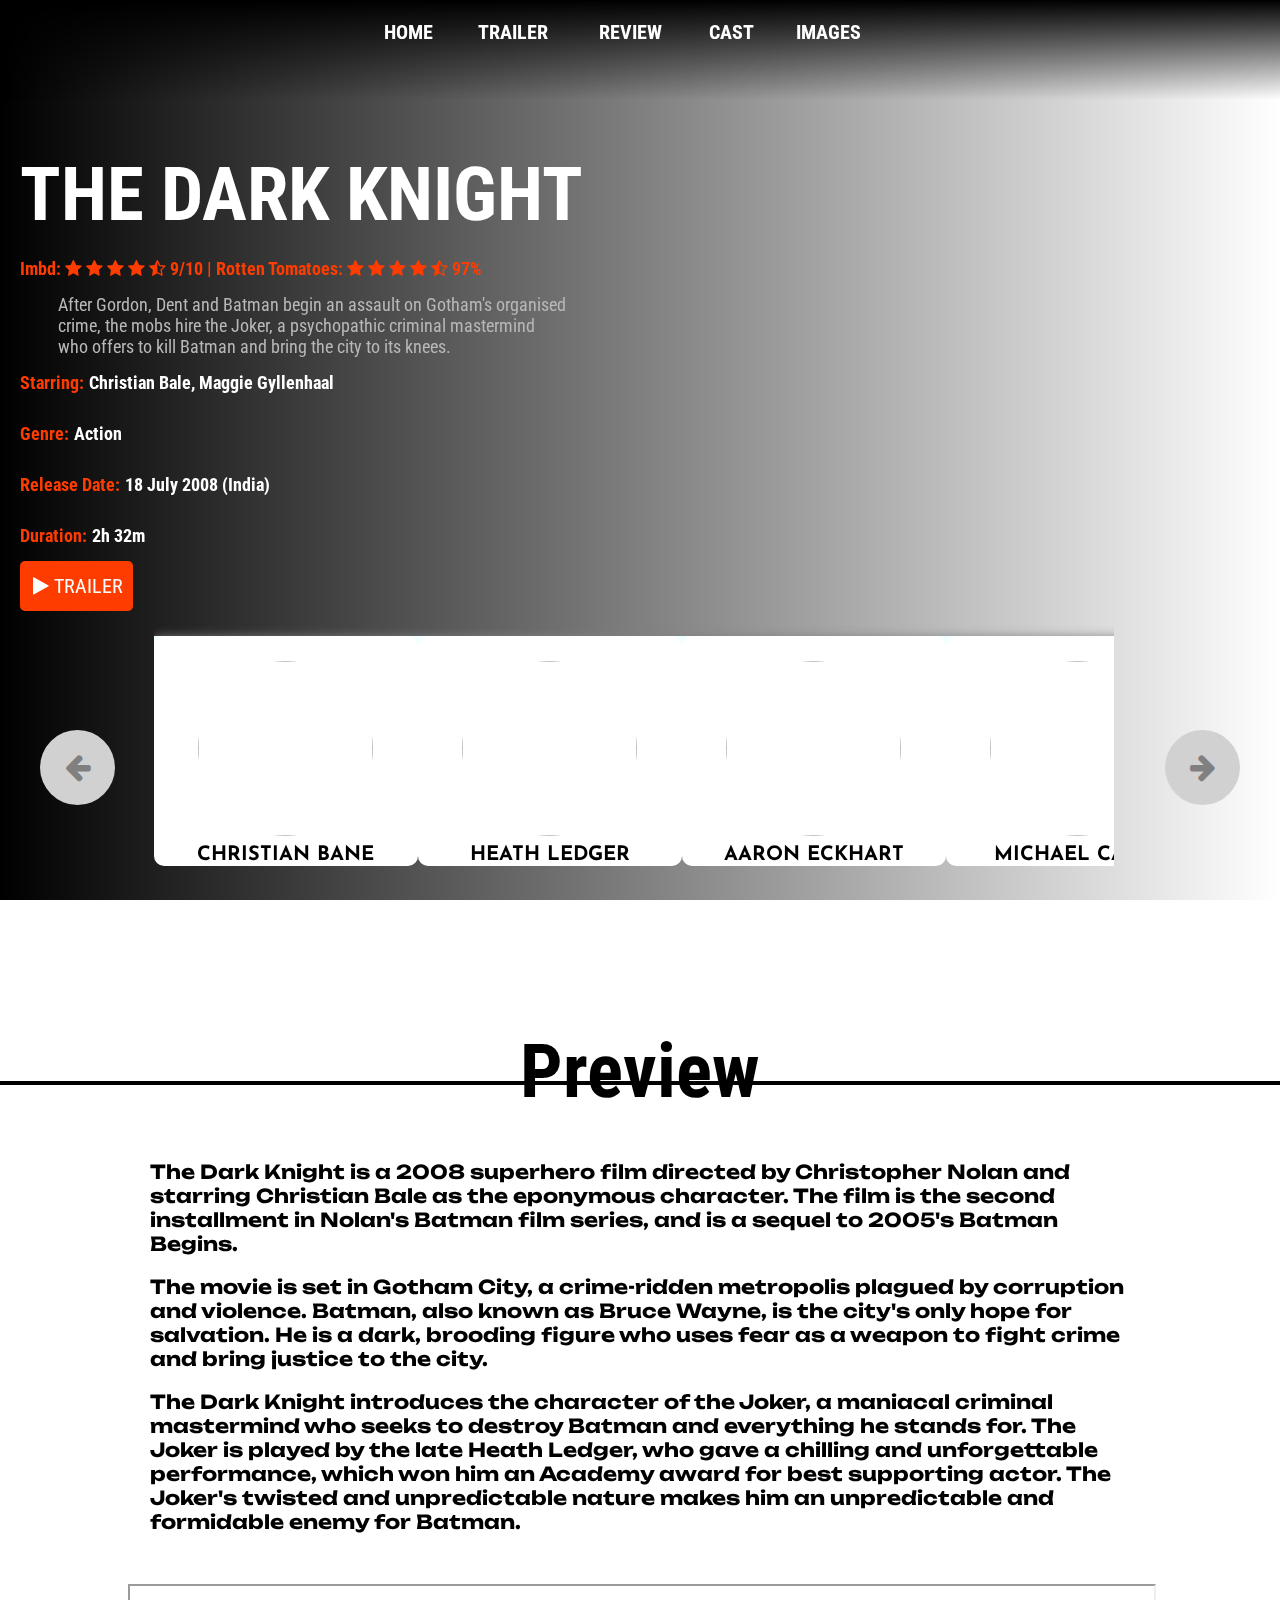
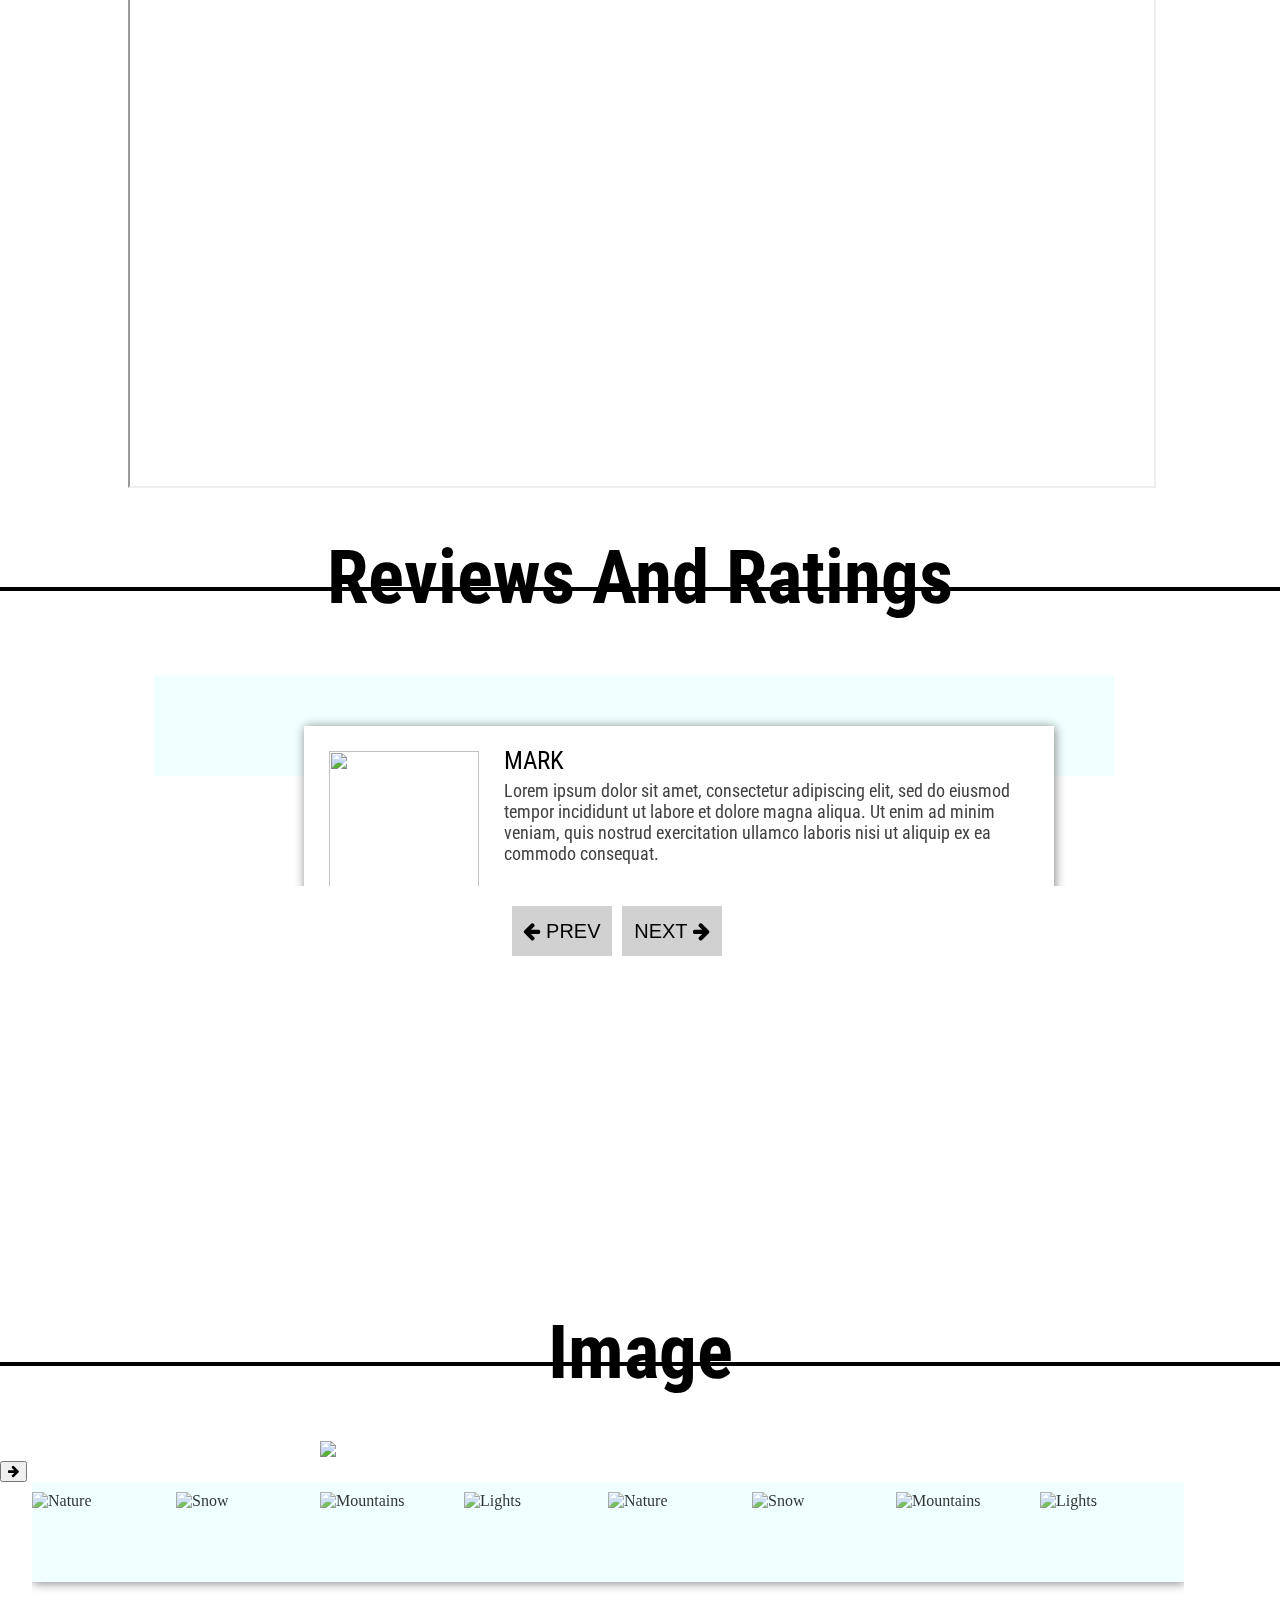
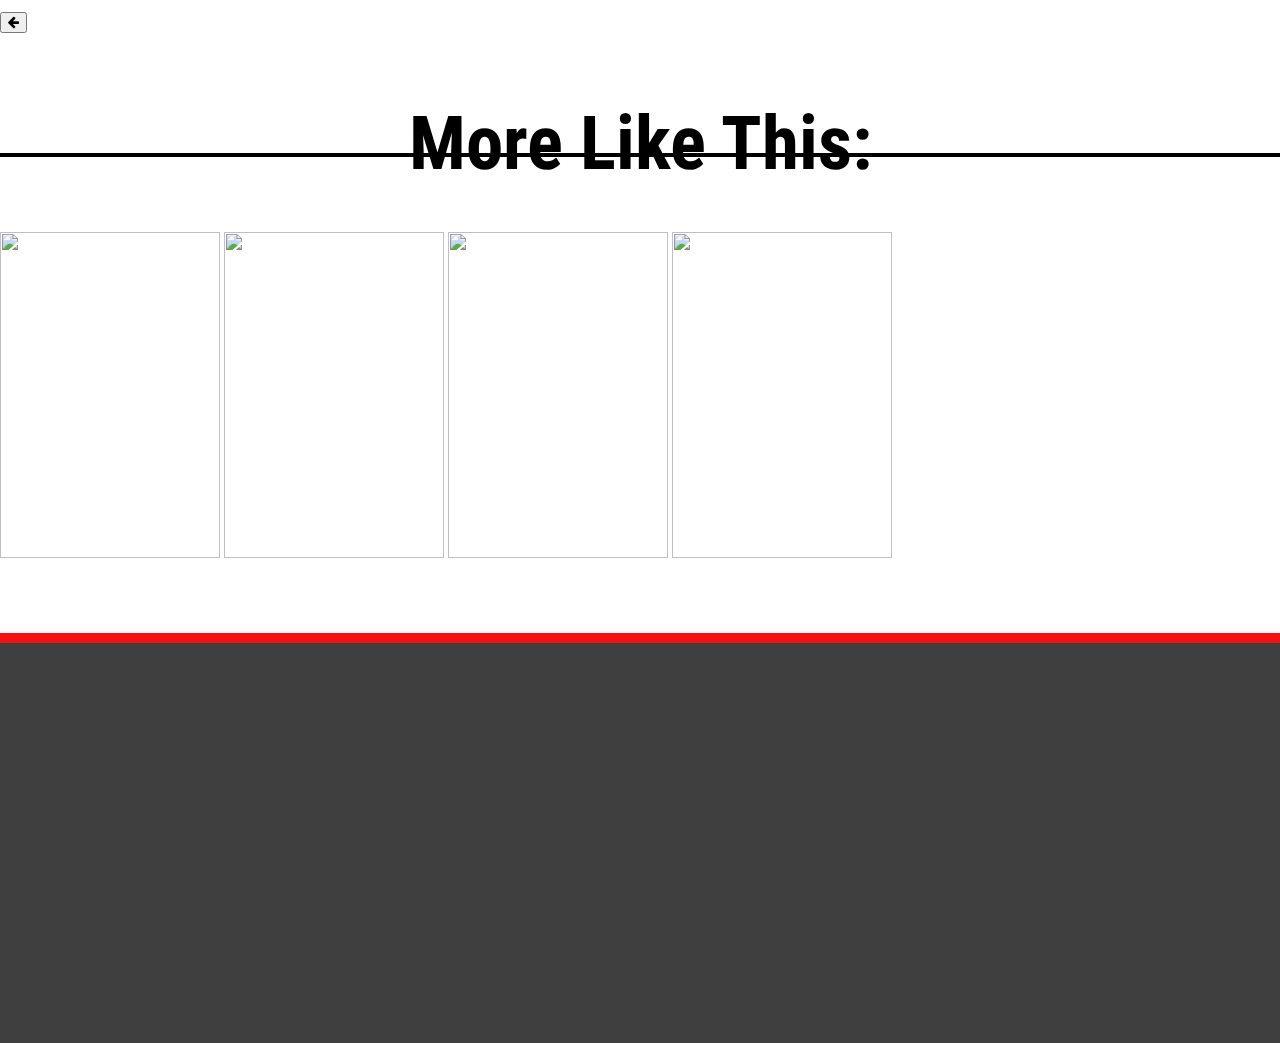
==== commit 75524049: "dark knight" ====
--- a/darkknight.html
+++ b/darkknight.html
@@ -27,11 +27,11 @@
         
     </div>
     <div class="intro" id="intro">
-        <div id="bat-poster"> hello</div>
+        <div id="bat-poster"></div>
     
     <h1>The Dark Knight</h1>
     <h2>imbd: <i class="fa fa-star"></i> <i class="fa fa-star"></i> <i class="fa fa-star"></i> <i class="fa fa-star"></i> <i class="fa fa-star-half-o"></i> 9/10 | rotten tomatoes: <i class="fa fa-star"></i> <i class="fa fa-star"></i> <i class="fa fa-star"></i> <i class="fa fa-star"></i> <i class="fa fa-star-half-o"></i> 97%</h2>
-    <div style="font-size: 18px;color: rgb(184, 184, 184);padding-left: 20px;font-family: 'Roboto Condensed', sans-serif;">
+    <div style="font-size: 18px;color: rgb(184, 184, 184);padding-left: 20px; margin-left: 3%; font-family: 'Roboto Condensed', sans-serif;">
       After Gordon, Dent and Batman begin an assault on Gotham's organised<br>
        crime, the mobs hire the Joker, a psychopathic criminal mastermind<br>
         who offers to kill Batman and bring the city to its knees.
@@ -148,11 +148,12 @@
            makes him an unpredictable and formidable enemy for Batman.</p></h6>
         <iframe src="https://www.youtube.com/embed/LDG9bisJEaI?rel=0"></iframe>
     </div>
+    <!--review and rating-->
     <div class="review" id="review">
         <h3>reviews and ratings</h3>
         
-        <section style="height: 500px;" id="sect">
-          <span style="background-color: transparent ;box-shadow:0px 0px;">
+        <section style="height: 220px;" id="sect">
+          <span style="margin-top: 10px; box-shadow:0px 0px;">
             <div class="review-audience">
               <img src="https://img.freepik.com/free-photo/handsome-man-smiling-happy-face-portrait-close-up_53876-145493.jpg?w=2000" class="user-profile">
               <div style="display: flex;flex-direction: column;">
@@ -289,11 +290,11 @@
         
         $('#right').click(function() {
         event.preventDefault();
-        $('#castsec').animate({scrollLeft: "+=270px"}, "slow");});
+        $('#castsec').animate({scrollLeft: "+=350px"}, "slow");});
 
         $('#left').click(function() {
         event.preventDefault();
-        $('#castsec').animate({scrollLeft: "-=270px"}, "slow");});
+        $('#castsec').animate({scrollLeft: "-=340px"}, "slow");});
       var tag = document.createElement('script');
           
       $('#right1').click(function() {
--- a/style.css
+++ b/style.css
@@ -85,19 +85,18 @@
     margin-right: 1.2cm;
 }
 /**front page**/
-.intro{
-    width: 100%;
-    height:770px;
-    overflow-y: hidden;
-    background-image: linear-gradient(50deg,black,rgba(0, 0, 0, 0));
-}
-.bat-poster{
+
+#bat-poster{
+    background-image: linear-gradient(to left, rgba(0, 0, 0), rgba(0, 0, 0, 0)),
+    url('https://cdn.theatlantic.com/thumbor/4xedENNyVDQrfV_-6NrWA2wnfJo=/0x0:1600x900/1600x900/media/img/mt/2018/07/TDK/original.jpg');;
     width: 100%;
     user-select: none;
     z-index: -1;
     transform: rotateY(180deg);
     float: left;
     position: absolute;
+    background-size: cover;
+    height: 100%;
 }
 h1{
     color: black;
@@ -106,9 +105,10 @@
     text-align: left;
     color: white;
     text-transform: uppercase;
-    margin-top: 150px;
-    margin-bottom: 5px;
+    padding-top: 150px;
+    padding-bottom: 5px;
     padding-left: 20px;
+    margin: 0px 0px;
 }
 h2{
     color: #ff3c00;
@@ -144,20 +144,23 @@
 /**cast**/
 .cast{
     width:100%;
-    height:650px;
+    height:500px;
     border-top: 2cm solid rgba(0, 0, 0, 0);
+    background-color: transparent;
+    margin-top: -200px;
 }
 
 h3{
-    text-align: left;
+    text-align: center;
     font-size: 75px;
-    text-transform: uppercase;
-    margin: 0cm  0cm 0cm 2.5cm;
-    border-left: 10px solid rgb(0, 0, 0);
-    padding-top: 10px;
-    padding-bottom: 10px;
+    text-transform: capitalize;
+    padding: 10px 50px;
     font-family: 'Roboto Condensed', sans-serif;
     color: rgb(0, 0, 0);
+    border-bottom: 4px solid black;
+    line-height: 0px;
+    background-color: white;
+    stroke-width: 10px ;
 }
 .card{
     width: 250px;
@@ -165,14 +168,14 @@
     background-color: white;
     padding-left:  7px;
     padding-right: 7px;
-    margin-top: 3%;
     text-align: center;
     overflow: hidden;
     transition: 0.2s;
+    border-radius: 10px;
 }
 .card:hover{
     height: 380px;
-    transform: scale(1.3) translateY(30px);
+    transform: scale(1.3) translateY(-70px);
     box-shadow: 1px 1px 30px gray;
     border-radius: 5px;
 }
@@ -186,8 +189,10 @@
     width: 75%;
     overflow-x: scroll;
     overflow-y: hidden;
-    height: 600px;
+    height: 500px;
     margin-left: 12%;
+    background-color: transparent;
+    
 }
 section::-webkit-scrollbar{
     display: none;
@@ -207,11 +212,11 @@
     background-color: rgb(168, 168, 168);
 }
 #left{
-    top: 1000px;
+    top:730px;
     left: 40px;
 }
 #right{
-    top: 1000px;
+    top: 730px;
     right: 40px;
 }
 span{
@@ -219,6 +224,9 @@
     flex-direction: row;
     width: fit-content;
     height: 100px;
+    margin-top: 150px;
+    background-color: azure;
+    box-shadow: 1px 1px 10px grey;
 }
 #cast-image{
     width:175px;
@@ -273,14 +281,18 @@
 /**trailer**/
 .trailer{
     width: 100%;
-    height: 700px;
+    height:fit-content;
     background-color:rgb(255, 255, 255) ;
-    padding-top:100px ;
 }
 iframe{
     width: 80%;
     margin-left: 10%;
-    height: 70%;
+    height: 500px;
+}
+h6{
+    margin: 50px 150px;
+    font-size: larger;
+    font-family: 'Unbounded', cursive;
 }
 /**review**/
 .review{
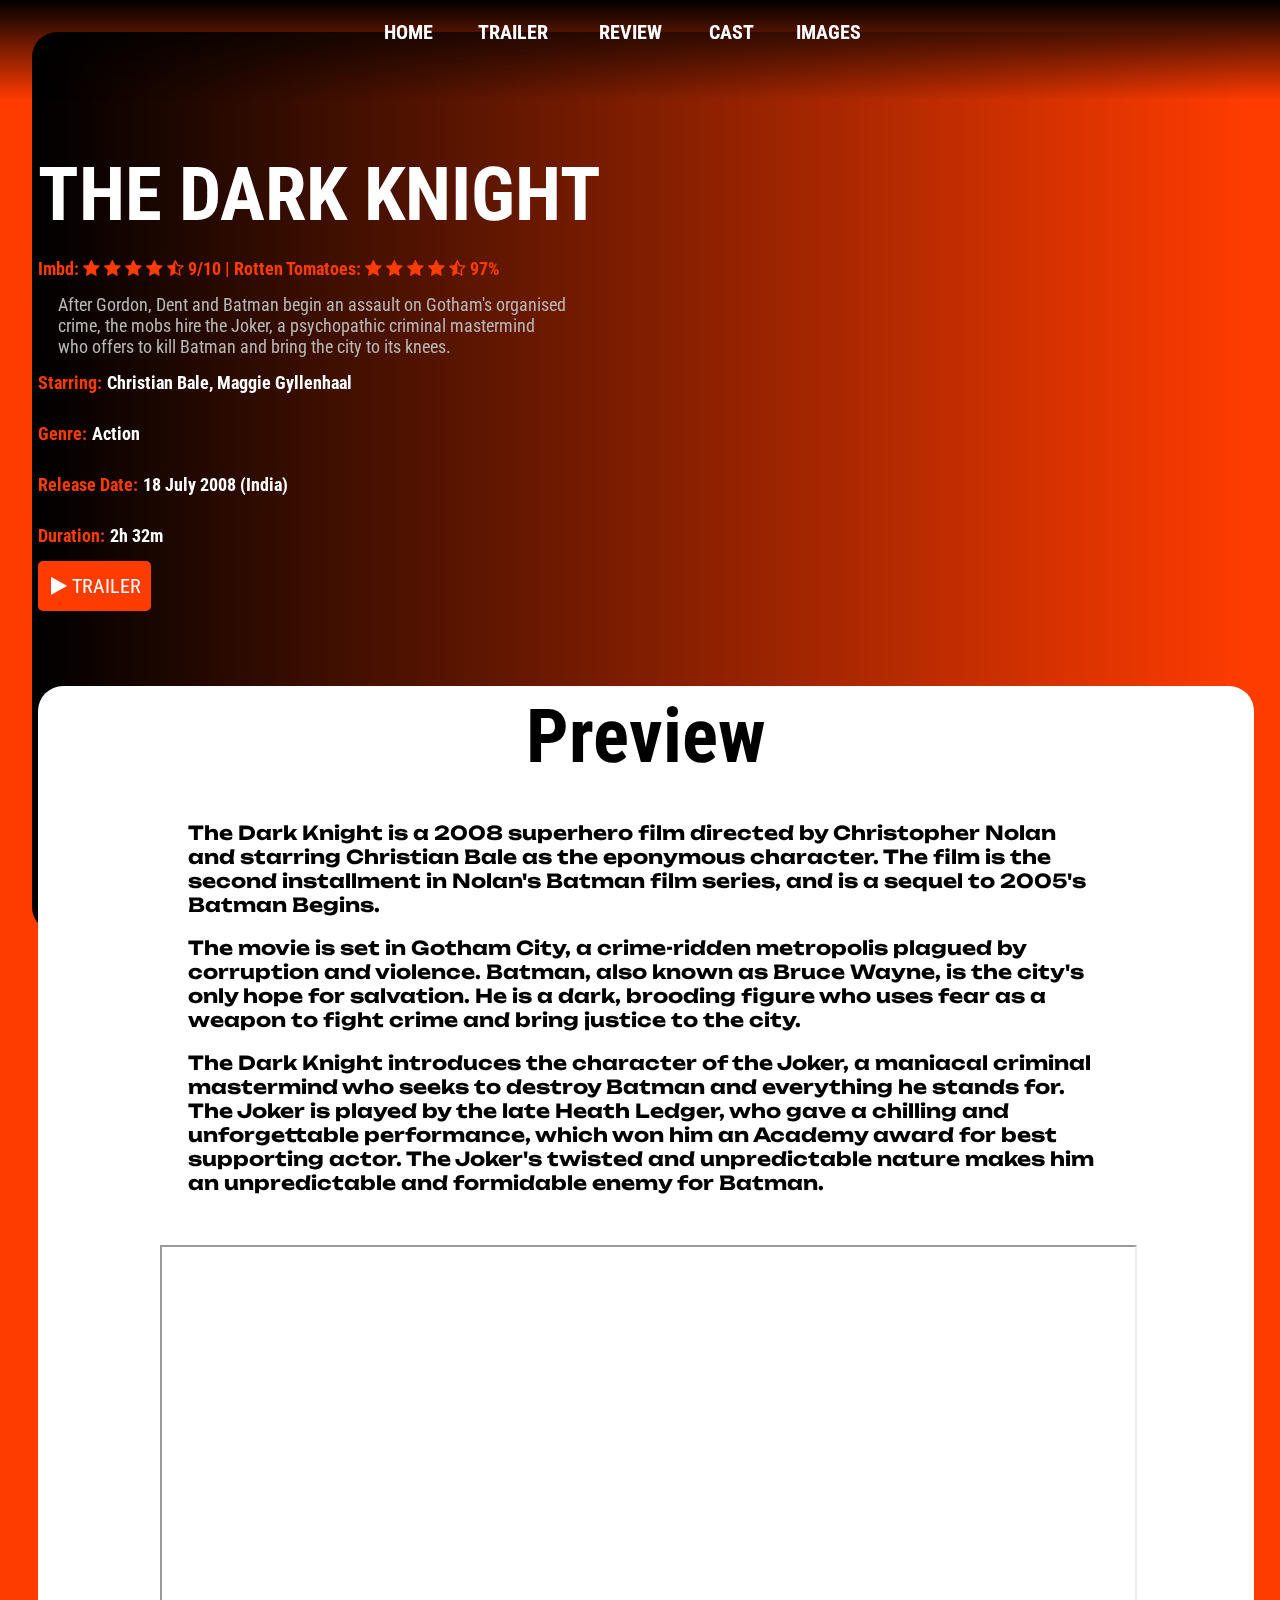
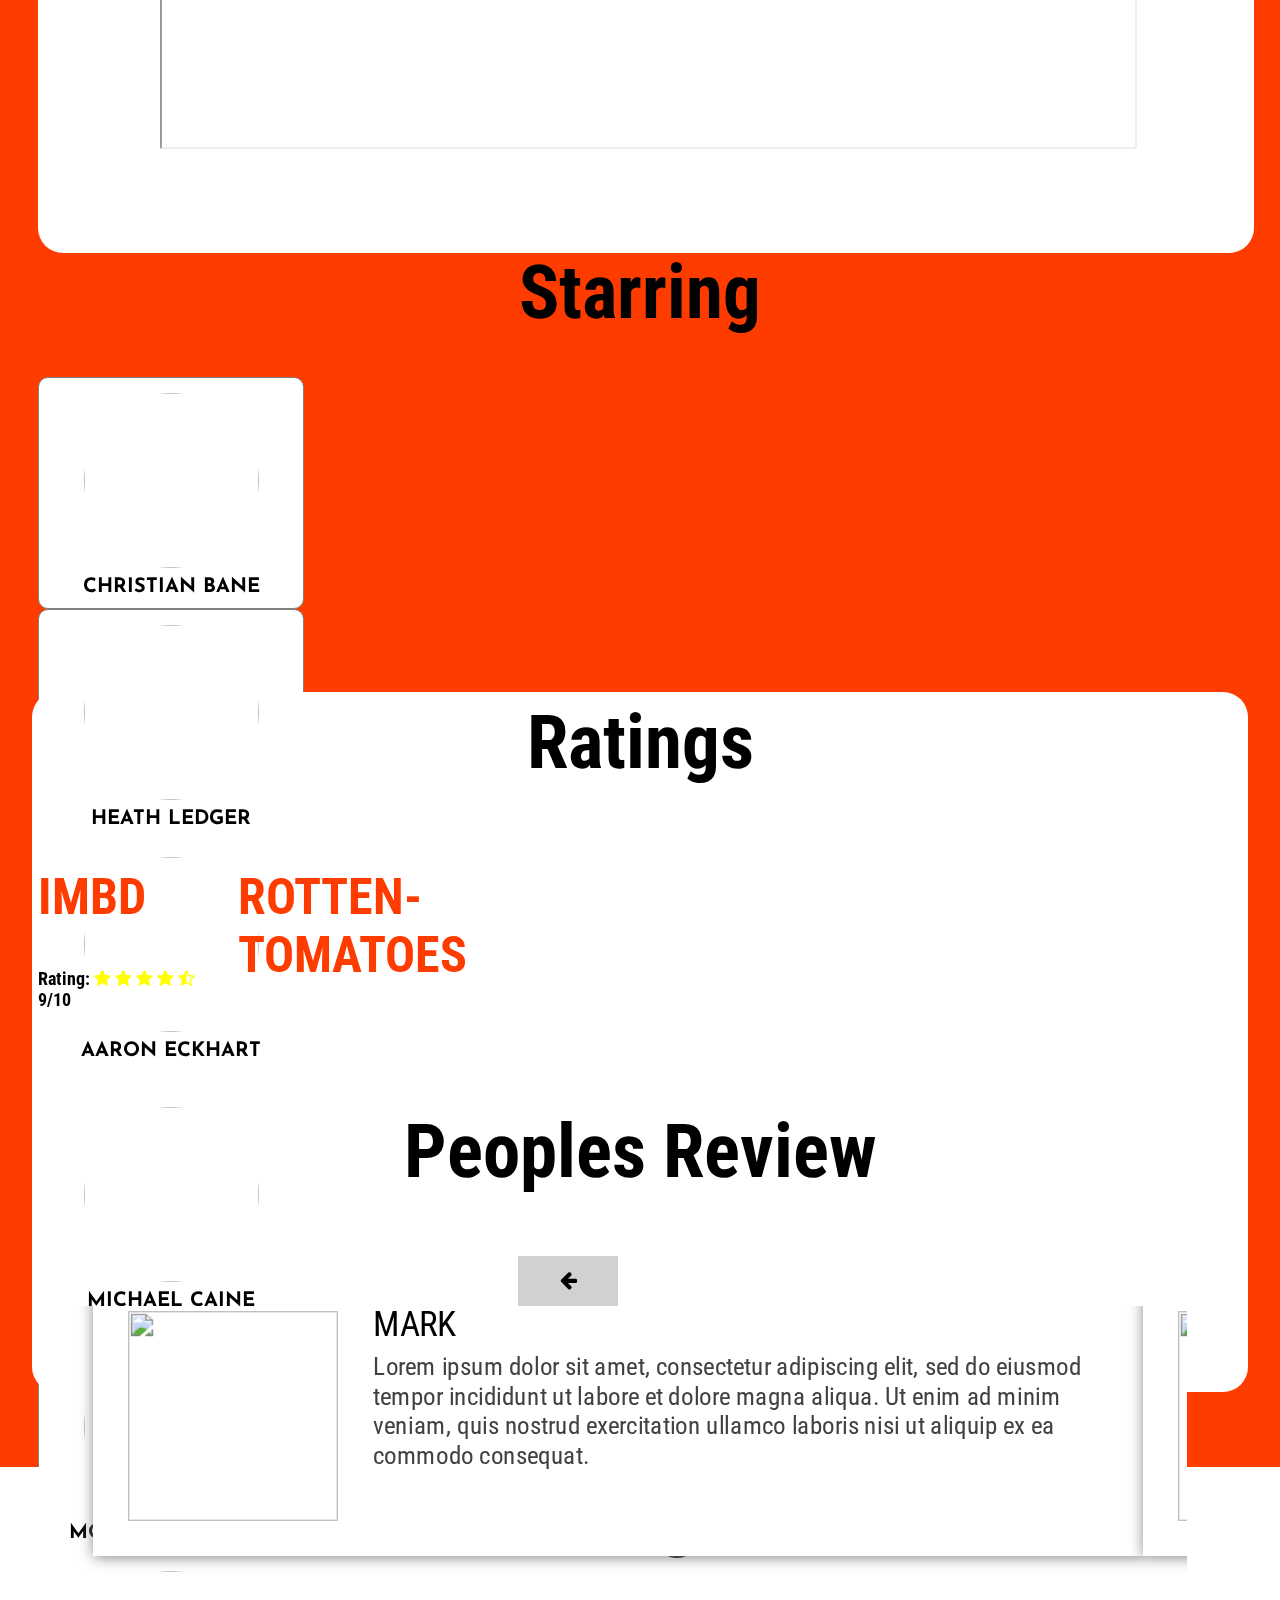
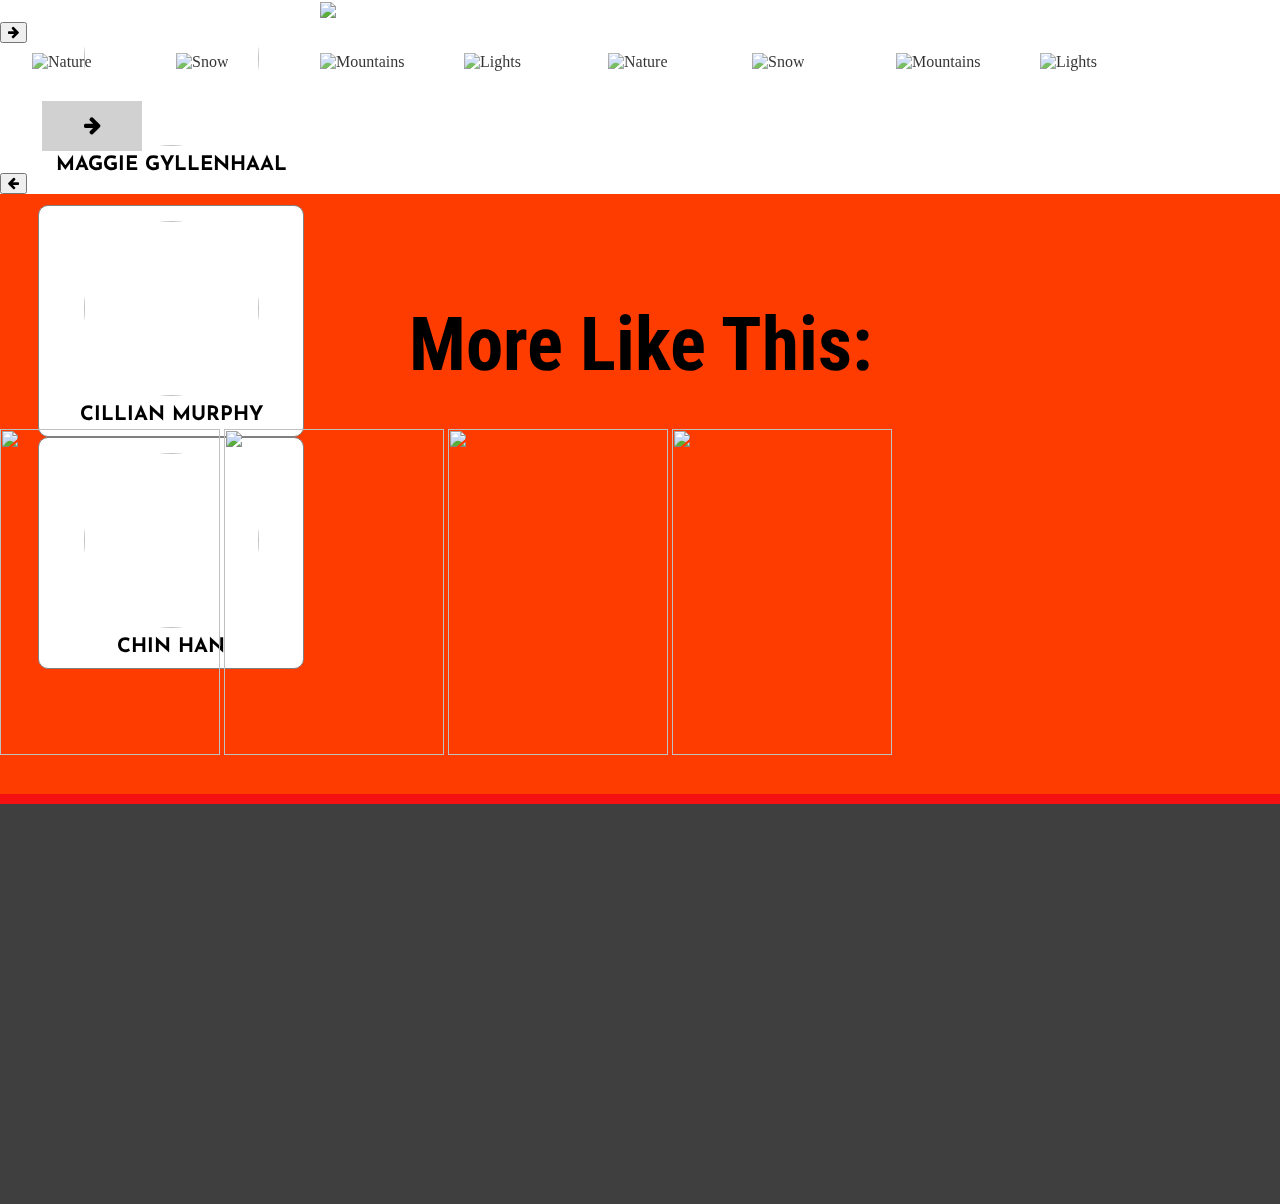
==== commit b9753299: "dark knight" ====
--- a/darkknight.html
+++ b/darkknight.html
@@ -42,94 +42,7 @@
     <div style="display: flex;flex-direction: row"><h2>duration:<h5>2h 32m</h5></h2></div>
     <button class="watch-trailer" onclick="window.location='#trailer'"><i class="fa fa-play"></i> trailer</button>
     </div>
-    <!--cast section-->
-    <div class="cast" id="cast">
-        <button id="left"><i class="fa fa-arrow-left"></i></button>
-       <section id="castsec">
-        <span>
-            <div class="card" id="card">
-                <img class="cast-image1" id="cast-image">
-                <h4>christian bane</h4>
-                <div class="cast-description">
-                    Christian Charles Philip Bale is an English actor. Known for his versatility
-                     and physical transformations for his roles. He has received various accolades, including an Academy Award
-                      and two Golden Globe Awards
-                </div>
-
-            </div>
-            <div class="card">
-                <img class="cast-image2" id="cast-image">
-                <h4>Heath Ledger</h4>
-                <div class="cast-description">
-                    Heath Andrew Ledger was an Australian actor and music video 
-                    director. After playing roles in several Australian television and film 
-                    productions during the 1990s, Ledger moved to the United States
-                     in 1998 to develop his film career further. 
-                </div>
-            </div>
-            <div class="card">
-                <img class="cast-image3" id="cast-image">
-                <h4>Aaron Eckhart</h4>
-                <div class="cast-description">
-                    Aaron Edward Eckhart is an American actor. Born in Cupertino, California, Eckhart 
-                    moved to the United Kingdom at an early age. 
-                    He began his acting career by performing in school plays.
-                </div>
-            </div>
-            <div class="card">
-                <img class="cast-image4" id="cast-image">
-                <h4>Michael Caine</h4>
-                <div class="cast-description">
-                    Sir Michael Caine CBE is an English actor. Known for his distinctive Cockney accent, he has
-                     appeared in more than 160 films in a career spanning 
-                     seven decades and is considered a British film icon.
-                </div>
-            </div>
-            <div class="card">
-                <img class="cast-image5" id="cast-image">
-                <h4>Morgan Freeman</h4>
-                <div class="cast-description">
-                    Morgan Freeman is an American actor, director, and narrator
-                    . He is known for
-                     his distinctive deep voice and various 
-                     roles in a wide variety of film genres.
-                </div>
-            </div>
-            <div class="card">
-                <img class="cast-image6" id="cast-image">
-                <h4>Maggie Gyllenhaal</h4>
-                <div class="cast-description">
-                    Margalit Ruth "Maggie" Gyllenhaal is an American actress, 
-                    director, writer, and producer. Part of the Gyllenhaal family, she is the
-                     daughter of filmmakers Stephen Gyllenhaal and Naomi
-                      Achs, and the older sister of actor Jake Gyllenhaal.
-                </div>
-            </div>
-            <div class="card">
-                <img class="cast-image7" id="cast-image">
-                <h4>Cillian Murphy</h4>
-                <div class="cast-description">
-                    Cillian Murphy is an Irish actor. Originally the lead singer, 
-                    guitarist, and lyricist of the rock band The Sons of Mr. Green Genes, he 
-                    turned down a record deal in the late 1990s and began acting
-                     on stage and in short and independent films.
-                </div>
-            </div>
-            <div class="card">
-                <img class="cast-image8" id="cast-image">
-                <h4>Chin Han</h4>
-                <div class="cast-description">
-                    Ng Chin Han is a Singaporean actor of stage, 
-                    film and television whose career has spanned more 
-                    than 20 years. Usually credited as just Chin Han,
-                     he is one of the most prolific Asian actors in Hollywood. 
-                </div>
-            </div>
-            
-            <button id="right"><i class="fa fa-arrow-right"></i></button>  
-        </span>
-    </section>
-    </div>
+    
     <!--trailer section-->
     <div class="trailer" id="trailer">
       <h3>Preview</h3>
@@ -146,13 +59,101 @@
           late Heath Ledger, who gave a chilling and unforgettable performance, which won him an
            Academy award for best supporting actor. The Joker's twisted and unpredictable nature 
            makes him an unpredictable and formidable enemy for Batman.</p></h6>
+           
         <iframe src="https://www.youtube.com/embed/LDG9bisJEaI?rel=0"></iframe>
     </div>
+    <!--cast section-->
+    <div class="cast" id="cast">
+      <h3>starring</h3>
+          <div class="card" id="card">
+              <img class="cast-image1" id="cast-image">
+              <div style="display: flex; flex-direction: column;">
+              <h4>christian bane</h4>
+              <div class="cast-description">
+                Bruce Wayne
+              </div>
+</div>
+          </div>
+          <div class="card">
+              <img class="cast-image2" id="cast-image">
+              <div style="display: flex; flex-direction: column;">
+              <h4>Heath Ledger</h4>
+              <div class="cast-description">
+                  
+              </div>
+              </div>
+          </div>
+          <div class="card">
+              <img class="cast-image3" id="cast-image">
+              <div style="display: flex; flex-direction: column;">
+              <h4>Aaron Eckhart</h4>
+              <div class="cast-description">
+                  
+              </div>
+              </div>
+          </div>
+          <br>
+          <div class="card">
+              <img class="cast-image4" id="cast-image">
+              <div style="display: flex; flex-direction: column;">
+              <h4>Michael Caine</h4>
+              <div class="cast-description">
+                  
+              </div>
+              </div>
+          </div>
+          <div class="card">
+              <img class="cast-image5" id="cast-image">
+              <div style="display: flex; flex-direction: column;">
+              <h4>Morgan Freeman</h4>
+              <div class="cast-description">
+                  
+              </div>
+              </div>
+          </div>
+          <div class="card">
+              <img class="cast-image6" id="cast-image">
+              <div style="display: flex; flex-direction: column;">
+              <h4>Maggie Gyllenhaal</h4>
+              <div class="cast-description">
+                  
+              </div>
+              </div>
+          </div>
+          <br>
+          <div class="card">
+              <img class="cast-image7" id="cast-image">
+              <div style="display: flex; flex-direction: column;">
+              <h4>Cillian Murphy</h4>
+              <div class="cast-description">
+                  
+              </div>
+              </div>
+          </div>
+          <div class="card">
+              <img class="cast-image8" id="cast-image">
+              <div style="display: flex; flex-direction: column;">
+              <h4>Chin Han</h4>
+              <div class="cast-description">
+              </div>
+              </div>
+            </div>
+  </div>
     <!--review and rating-->
     <div class="review" id="review">
-        <h3>reviews and ratings</h3>
-        
-        <section style="height: 220px;" id="sect">
+        <h3>ratings</h3>
+        <div style="display: flex; flex-direction: row;">
+        <div class="external-reviews">
+        <h2 style="font-size: 50px;">IMBD</h2>
+        <h2 style="color: black;">rating: <i style="color: yellow;" class="fa fa-star"></i> <i style="color: yellow;" class="fa fa-star"></i> <i style="color: yellow;"class="fa fa-star"></i> <i style="color: yellow;" class="fa fa-star"></i> <i style="color: yellow;" class="fa fa-star-half-o"></i> 9/10
+        </div>
+        <div class="external-reviews">
+          <h2 style="font-size: 50px;">ROTTEN-TOMATOES</h2>
+          </div>
+        </div>
+        <h3>Peoples review</h3>
+        <button id="left1"><i class="fa fa-arrow-left"></i> </button>
+        <section style="height: 275px;margin: 0cm; padding-left: 5%; padding-bottom: 100px;width: 90%;" id="sect">
           <span style="margin-top: 10px; box-shadow:0px 0px;">
             <div class="review-audience">
               <img src="https://img.freepik.com/free-photo/handsome-man-smiling-happy-face-portrait-close-up_53876-145493.jpg?w=2000" class="user-profile">
@@ -177,7 +178,7 @@
             </div>
           </span>
         </section>
-        <button id="left1"><i class="fa fa-arrow-left"></i> PREV</button><button id="right1">NEXT <i class="fa fa-arrow-right"></i></button>
+        <button id="right1"> <i class="fa fa-arrow-right"></i></button>
     </div>
     <!--image gallery section-->
     <div class="image-gallary" id="image-gallary">
@@ -290,20 +291,20 @@
         
         $('#right').click(function() {
         event.preventDefault();
-        $('#castsec').animate({scrollLeft: "+=350px"}, "slow");});
+        $('#castsec').animate({scrollLeft: "+=309px"}, "slow");});
 
         $('#left').click(function() {
         event.preventDefault();
-        $('#castsec').animate({scrollLeft: "-=340px"}, "slow");});
+        $('#castsec').animate({scrollLeft: "-=309px"}, "slow");});
       var tag = document.createElement('script');
           
       $('#right1').click(function() {
         event.preventDefault();
-        $('#sect').animate({scrollLeft: "+=1050px"}, "slow");});
+        $('#sect').animate({scrollLeft: "+=970px"}, "slow");});
 
         $('#left1').click(function() {
         event.preventDefault();
-        $('#sect').animate({scrollLeft: "-=1050px"}, "slow");});
+        $('#sect').animate({scrollLeft: "-=970px"}, "slow");});
       var tag = document.createElement('script');
 
     </script>
--- a/style.css
+++ b/style.css
@@ -6,6 +6,7 @@
     margin: 0px;
     overflow-x: hidden;
     overflow-y: scroll;
+    background-color: #ff3c00;
 }
 ::-webkit-scrollbar{
     width:2px;
@@ -89,14 +90,16 @@
 #bat-poster{
     background-image: linear-gradient(to left, rgba(0, 0, 0), rgba(0, 0, 0, 0)),
     url('https://cdn.theatlantic.com/thumbor/4xedENNyVDQrfV_-6NrWA2wnfJo=/0x0:1600x900/1600x900/media/img/mt/2018/07/TDK/original.jpg');;
-    width: 100%;
+    width: 95%;
     user-select: none;
     z-index: -1;
     transform: rotateY(180deg);
     float: left;
     position: absolute;
     background-size: cover;
-    height: 100%;
+    height:100%;
+    margin: 2.5%;
+    border-radius: 25px;
 }
 h1{
     color: black;
@@ -107,7 +110,7 @@
     text-transform: uppercase;
     padding-top: 150px;
     padding-bottom: 5px;
-    padding-left: 20px;
+    padding-left: 3%;
     margin: 0px 0px;
 }
 h2{
@@ -117,7 +120,7 @@
     text-transform: capitalize;
     text-align: left;
     padding-top: 0cm;
-    padding-left: 20px;
+    padding-left: 3%;
 }
 h5{
     color: white;
@@ -139,12 +142,13 @@
     text-transform: uppercase;
     border: 0cm;
     padding-left: 12.5px;
+    margin-left: 3%;
     line-height: -10px;
 }
 /**cast**/
 .cast{
     width:100%;
-    height:500px;
+    height:450px;
     border-top: 2cm solid rgba(0, 0, 0, 0);
     background-color: transparent;
     margin-top: -200px;
@@ -157,10 +161,9 @@
     padding: 10px 50px;
     font-family: 'Roboto Condensed', sans-serif;
     color: rgb(0, 0, 0);
-    border-bottom: 4px solid black;
     line-height: 0px;
-    background-color: white;
     stroke-width: 10px ;
+    padding-top: 50px;
 }
 .card{
     width: 250px;
@@ -172,12 +175,15 @@
     overflow: hidden;
     transition: 0.2s;
     border-radius: 10px;
+    margin:0px 38px;
+    border: 1px solid grey;
 }
 .card:hover{
     height: 380px;
     transform: scale(1.3) translateY(-70px);
     box-shadow: 1px 1px 30px gray;
     border-radius: 5px;
+    border: 0px;
 }
 .card:nth-of-type(1):hover{
     margin-left: 50px;
@@ -190,7 +196,7 @@
     overflow-x: scroll;
     overflow-y: hidden;
     height: 500px;
-    margin-left: 12%;
+    margin-left: 10%;
     background-color: transparent;
     
 }
@@ -225,14 +231,13 @@
     width: fit-content;
     height: 100px;
     margin-top: 150px;
-    background-color: azure;
-    box-shadow: 1px 1px 10px grey;
+    background-color: transparent;
 }
 #cast-image{
     width:175px;
     height: 175px;
     border-radius: 400px;
-    margin-top: 25px;
+    margin-top: 15px;
 }
 .cast-image1{
     content: url('https://encryptedmasterchat.pythonanywhere.com/static/christian_bale.jpg');
@@ -280,14 +285,17 @@
 }
 /**trailer**/
 .trailer{
-    width: 100%;
+    width: 95%;
     height:fit-content;
     background-color:rgb(255, 255, 255) ;
+    margin: 3%;
+    border-radius: 25px;
 }
 iframe{
     width: 80%;
     margin-left: 10%;
     height: 500px;
+    margin-bottom: 100px;
 }
 h6{
     margin: 50px 150px;
@@ -296,9 +304,11 @@
 }
 /**review**/
 .review{
-    width: 100%;
+    width: 95%;
     height: 700px;
     background-color: white;
+    margin: 2.5%;
+    border-radius: 25px;
 }
 .review-audience{
     display: flex;
@@ -308,7 +318,7 @@
     background-color: white;
     margin: 0px 150px;
     box-shadow: 1px 1px 10px grey;
-    margin-top: 50px;
+    transform: scale(1.4);
 }
 .user-profile{
     width: 150px;
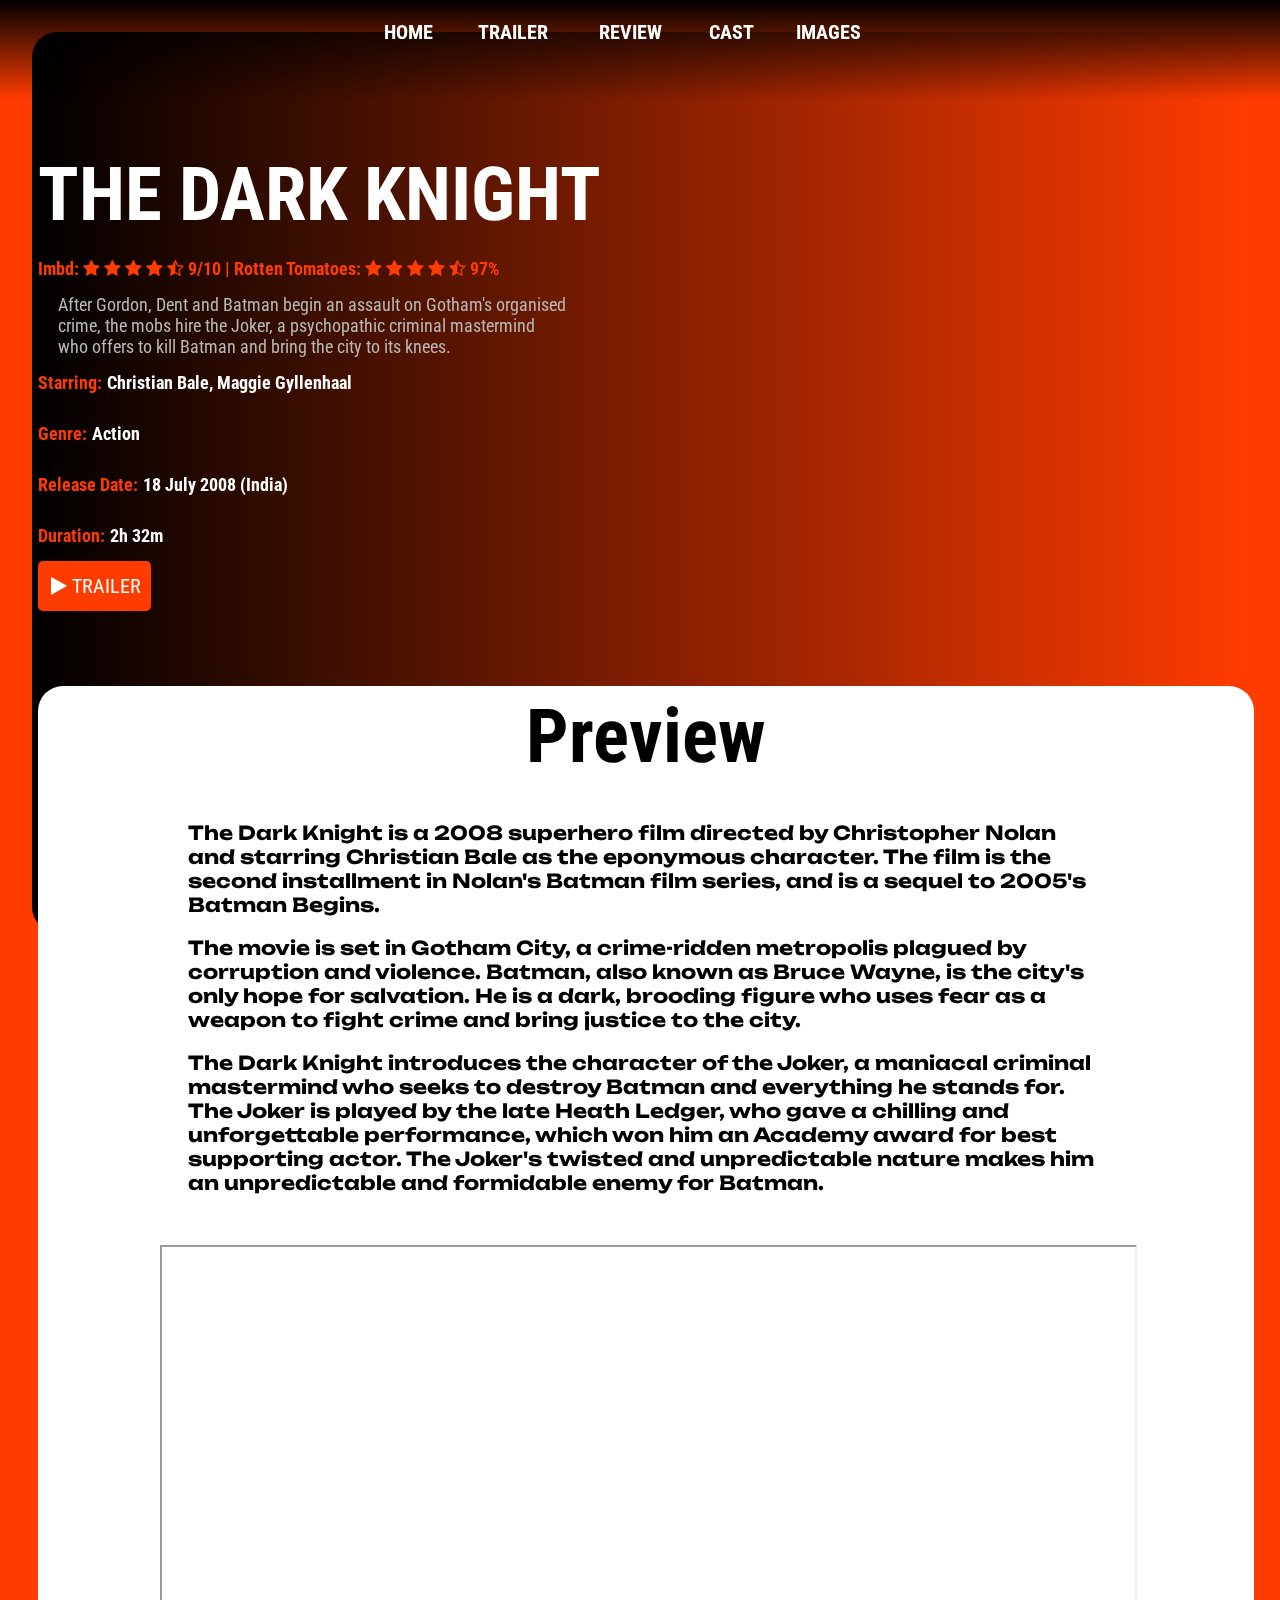
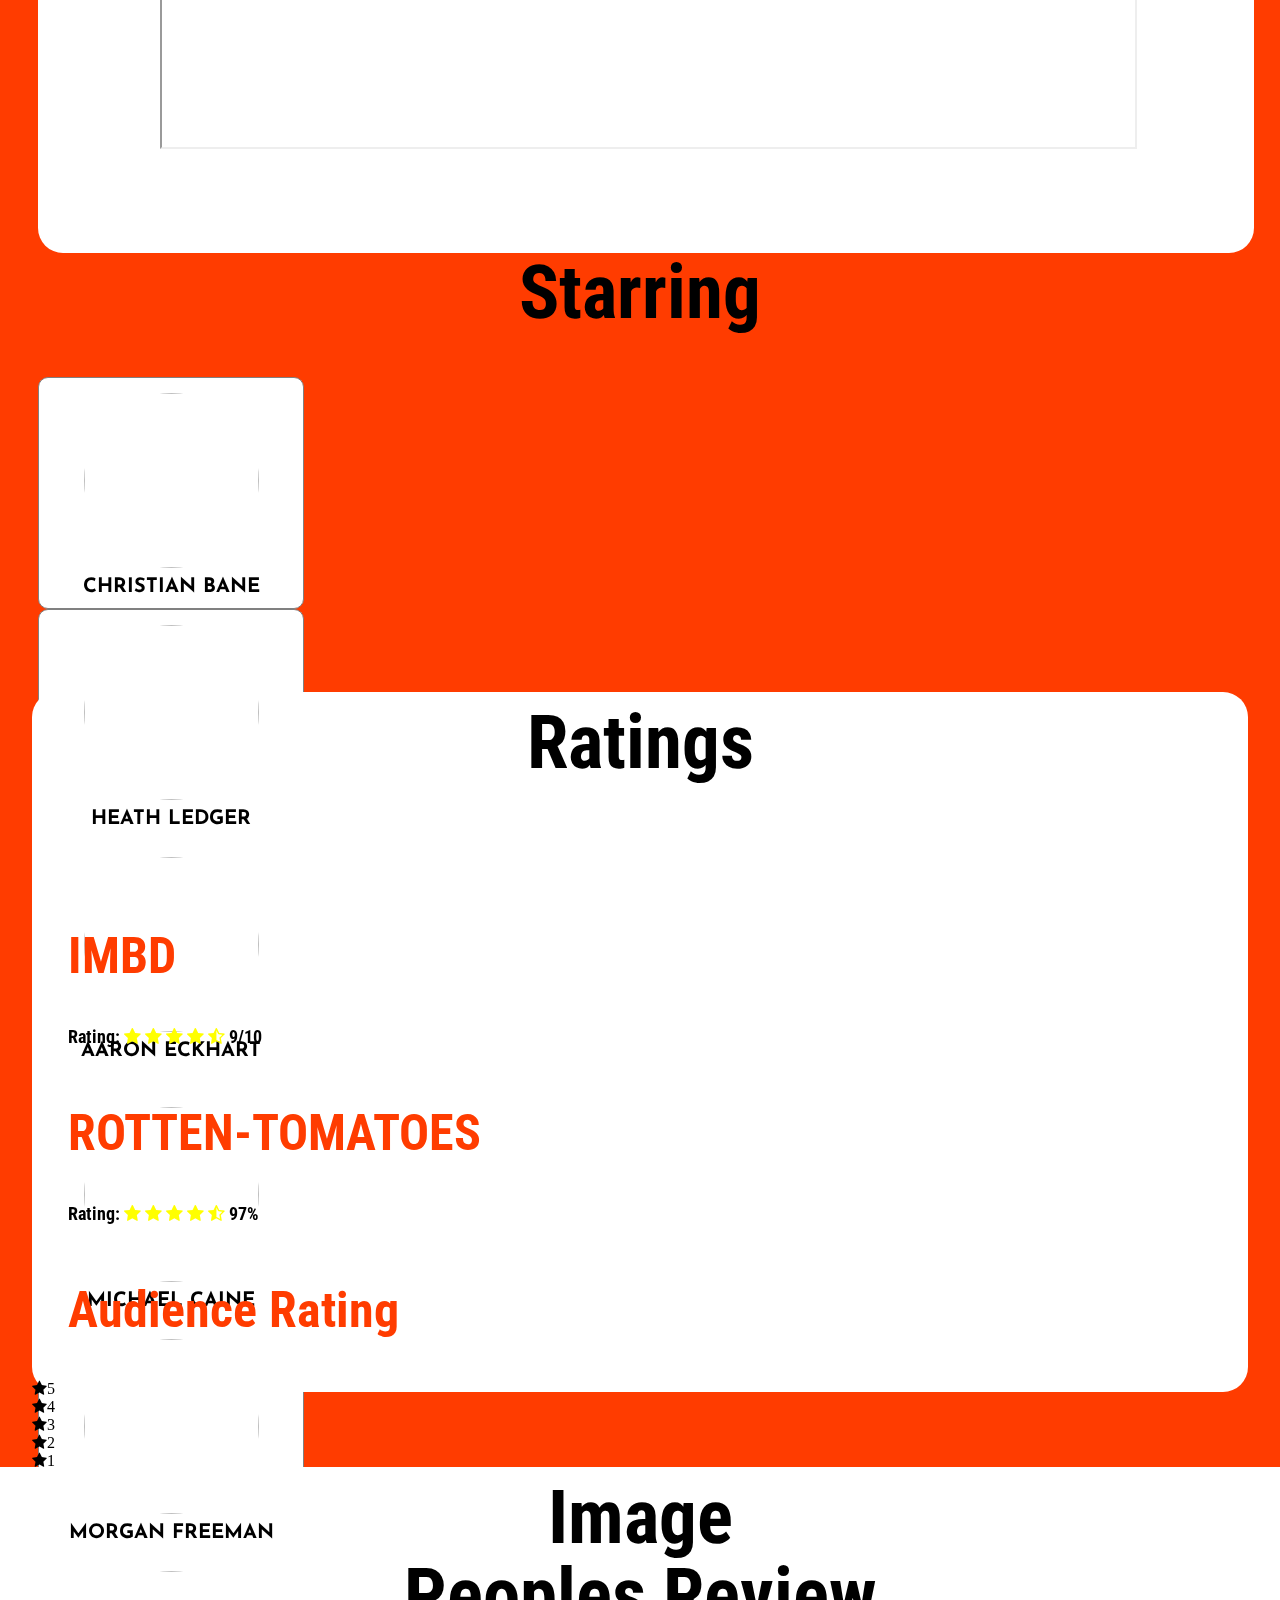
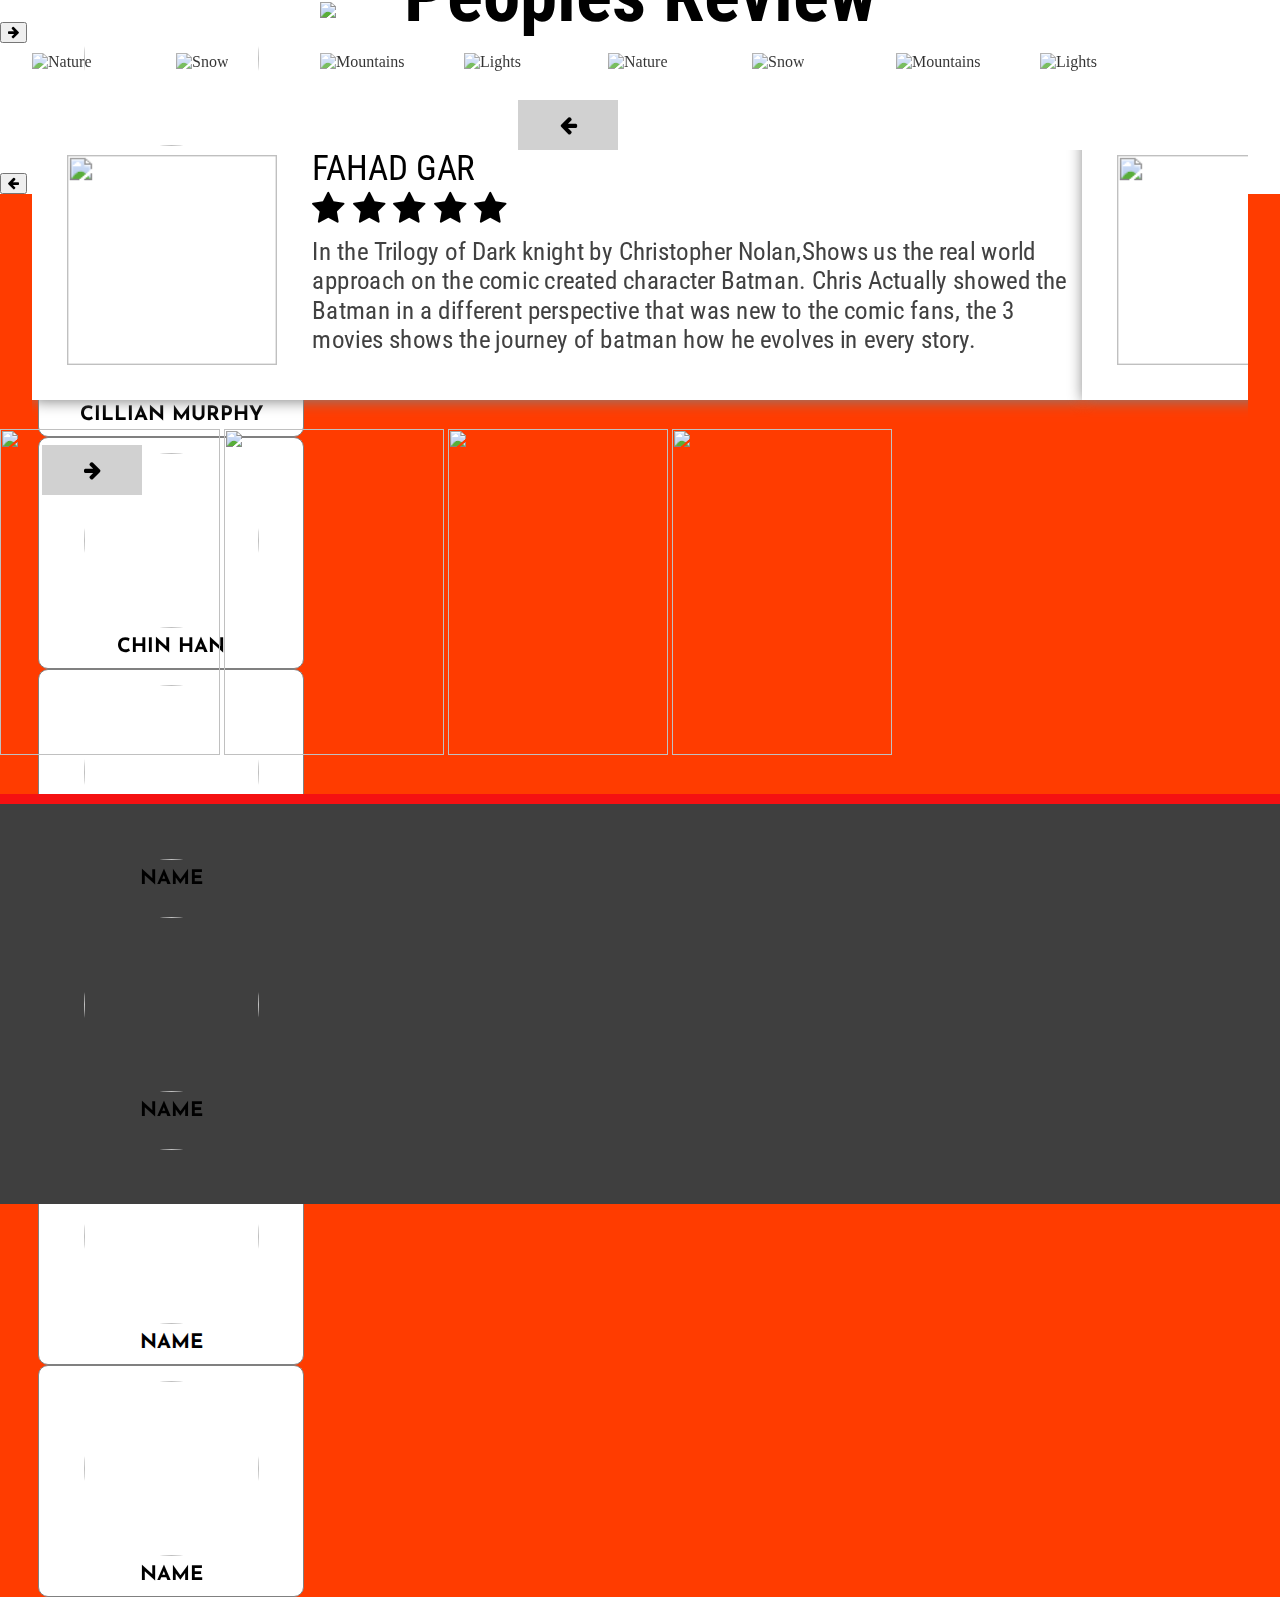
==== commit 2dedbfa5: "dark knight" ====
--- a/darkknight.html
+++ b/darkknight.html
@@ -11,6 +11,7 @@
     <link href="https://fonts.googleapis.com/css2?family=Josefin+Sans&display=swap" rel="stylesheet">
     <link href="https://fonts.googleapis.com/css2?family=Josefin+Sans&family=Unbounded:wght@200&display=swap" rel="stylesheet">
     <link rel="stylesheet" href="https://cdnjs.cloudflare.com/ajax/libs/font-awesome/4.7.0/css/font-awesome.min.css">
+
 </head>
 
 <body>
@@ -67,7 +68,7 @@
       <h3>starring</h3>
           <div class="card" id="card">
               <img class="cast-image1" id="cast-image">
-              <div style="display: flex; flex-direction: column;">
+              <div style="display: flex; flex-direction: column; text-align: center;">
               <h4>christian bane</h4>
               <div class="cast-description">
                 Bruce Wayne
@@ -76,65 +77,102 @@
           </div>
           <div class="card">
               <img class="cast-image2" id="cast-image">
-              <div style="display: flex; flex-direction: column;">
+              <div style="display: flex; flex-direction: column; text-align: center;">
               <h4>Heath Ledger</h4>
               <div class="cast-description">
-                  
+                Joker
               </div>
               </div>
           </div>
           <div class="card">
               <img class="cast-image3" id="cast-image">
-              <div style="display: flex; flex-direction: column;">
+              <div style="display: flex; flex-direction: column; text-align: center;">
               <h4>Aaron Eckhart</h4>
               <div class="cast-description">
-                  
+                Harvey Dent
               </div>
               </div>
           </div>
           <br>
           <div class="card">
               <img class="cast-image4" id="cast-image">
-              <div style="display: flex; flex-direction: column;">
+              <div style="display: flex; flex-direction: column; text-align: center;">
               <h4>Michael Caine</h4>
               <div class="cast-description">
-                  
+                Alfred
               </div>
               </div>
           </div>
           <div class="card">
               <img class="cast-image5" id="cast-image">
-              <div style="display: flex; flex-direction: column;">
+              <div style="display: flex; flex-direction: column; text-align: center;">
               <h4>Morgan Freeman</h4>
               <div class="cast-description">
-                  
+                Lucius Fox
               </div>
               </div>
           </div>
           <div class="card">
               <img class="cast-image6" id="cast-image">
-              <div style="display: flex; flex-direction: column;">
+              <div style="display: flex; flex-direction: column; text-align: center;">
               <h4>Maggie Gyllenhaal</h4>
               <div class="cast-description">
-                  
+                Rachel
               </div>
               </div>
           </div>
           <br>
           <div class="card">
               <img class="cast-image7" id="cast-image">
-              <div style="display: flex; flex-direction: column;">
+              <div style="display: flex; flex-direction: column; text-align: center;">
               <h4>Cillian Murphy</h4>
               <div class="cast-description">
-                  
+                Scarecrow
               </div>
               </div>
           </div>
           <div class="card">
               <img class="cast-image8" id="cast-image">
-              <div style="display: flex; flex-direction: column;">
+              <div style="display: flex; flex-direction: column; text-align: center;">
               <h4>Chin Han</h4>
               <div class="cast-description">
+                Lau
+              </div>
+              </div>
+            </div>
+            <div class="card">
+              <img class="cast-image9" id="cast-image">
+              <div style="display: flex; flex-direction: column; text-align: center;">
+              <h4>name</h4>
+              <div class="cast-description">
+                character
+              </div>
+              </div>
+            </div>
+            <div class="card">
+              <img class="cast-image10" id="cast-image">
+              <div style="display: flex; flex-direction: column; text-align: center;">
+              <h4>name</h4>
+              <div class="cast-description">
+                character
+              </div>
+              </div>
+            </div>
+            <div class="card">
+              <img class="cast-image11" id="cast-image">
+              <div style="display: flex; flex-direction: column; text-align: center;">
+              <h4>name</h4>
+              <div class="cast-description">
+                character
+              </div>
+              </div>
+            </div>
+            <div class="card">
+              <img class="cast-image12" id="cast-image">
+              <div style="display: flex; flex-direction: column; text-align: center;">
+              <h4>name</h4>
+              <div class="cast-description">
+                character
               </div>
               </div>
             </div>
@@ -142,38 +180,103 @@
     <!--review and rating-->
     <div class="review" id="review">
         <h3>ratings</h3>
-        <div style="display: flex; flex-direction: row;">
+        <div style="display: flex; flex-direction: column;">
         <div class="external-reviews">
-        <h2 style="font-size: 50px;">IMBD</h2>
-        <h2 style="color: black;">rating: <i style="color: yellow;" class="fa fa-star"></i> <i style="color: yellow;" class="fa fa-star"></i> <i style="color: yellow;"class="fa fa-star"></i> <i style="color: yellow;" class="fa fa-star"></i> <i style="color: yellow;" class="fa fa-star-half-o"></i> 9/10
+        <h2 style="font-size: 50px; margin-top: 100px;">IMBD</h2>
+        <h2 style="color: black;">rating: 
+          <i style="color: yellow;" class="fa fa-star"></i>
+           <i style="color: yellow;" class="fa fa-star"></i>
+            <i style="color: yellow;"class="fa fa-star"></i> 
+            <i style="color: yellow;" class="fa fa-star"></i>
+             <i style="color: yellow;" class="fa fa-star-half-o"></i> 9/10</h2>
         </div>
         <div class="external-reviews">
           <h2 style="font-size: 50px;">ROTTEN-TOMATOES</h2>
+          <h2 style="color: black;">rating: 
+            <i style="color: yellow;" class="fa fa-star"></i>
+             <i style="color: yellow;" class="fa fa-star"></i>
+              <i style="color: yellow;"class="fa fa-star"></i> 
+              <i style="color: yellow;" class="fa fa-star"></i>
+               <i style="color: yellow;" class="fa fa-star-half-o"></i> 97%</h2>
+          </div>
+          <div class="audience">
+            <h2 style="font-size: 50px;">Audience rating</h2>
+            <i class="fa fa-star">5</i><div class="outer">
+              <div class="inner">
+              </div>
+            </div>
+            <i class="fa fa-star">4</i>
+            <div class="outer">
+              <div class="inner" style="width: 2%;">
+              </div>
+            </div>
+            <i class="fa fa-star">3</i>
+            <div class="outer">
+              <div class="inner" style="width: 1%;">
+              </div>
+            </div>
+            <i class="fa fa-star">2</i>
+            <div class="outer">
+              <div class="inner" style="width: 0.5%;">
+              </div>
+            </div>
+            <i class="fa fa-star">1</i>
+            <div class="outer">
+              <div class="inner" style="width: 1%;">
+              </div>
+            </div>
           </div>
         </div>
         <h3>Peoples review</h3>
         <button id="left1"><i class="fa fa-arrow-left"></i> </button>
-        <section style="height: 275px;margin: 0cm; padding-left: 5%; padding-bottom: 100px;width: 90%;" id="sect">
+        <section style="height: 275px;margin:0cm;width: 100%;" id="sect">
           <span style="margin-top: 10px; box-shadow:0px 0px;">
             <div class="review-audience">
               <img src="https://img.freepik.com/free-photo/handsome-man-smiling-happy-face-portrait-close-up_53876-145493.jpg?w=2000" class="user-profile">
               <div style="display: flex;flex-direction: column;">
-              <div class="user-name">mark</div>
-              <div class="users-thought">Lorem ipsum dolor sit amet, consectetur adipiscing elit, sed do eiusmod tempor incididunt ut labore et dolore magna aliqua. Ut enim ad minim veniam, quis nostrud exercitation ullamco laboris nisi ut aliquip ex ea commodo consequat.</div>
+              <div class="user-name">Fahad Gar <br>
+                <i  class="fa fa-star"></i>
+                 <i  class="fa fa-star"></i> 
+                 <i class="fa fa-star"></i> 
+                 <i class="fa fa-star"></i>
+                  <i  class="fa fa-star"></i></div>
+              <div class="users-thought">
+                In the Trilogy of Dark knight by Christopher Nolan,Shows us the real world 
+                approach on the comic created character Batman. Chris Actually showed the
+                 Batman in a different perspective that was new to the comic fans, the 3 
+                 movies shows the journey of batman how he evolves in every story.</div>
               </div>
             </div>
             <div class="review-audience">
               <img src="https://img.freepik.com/free-photo/handsome-smiling-young-african-man_171337-9650.jpg?w=360" class="user-profile">
               <div style="display: flex;flex-direction: column;">
-              <div class="user-name"> david</div>
-              <div class="users-thought">Lorem ipsum dolor sit amet, consectetur adipiscing elit, sed do eiusmod tempor incididunt ut labore et dolore magna aliqua. Ut enim ad minim veniam, quis nostrud exercitation ullamco laboris nisi ut aliquip ex ea commodo consequat.</div>
+              <div class="user-name"> Pat Cahill<br>
+                <i  class="fa fa-star"></i>
+                 <i  class="fa fa-star"></i> 
+                 <i class="fa fa-star"></i> 
+                 <i class="fa fa-star"></i>
+                  <i  class="fa fa-star"></i>
+              </div>
+              <div class="users-thought">Why it rocks:
+                It's often considered the greatest comic-book movie of all time.
+                One of the most successful attempts to make a superhero movie appear realistic.
+                The Major Highlight: Heath Ledger's portrayal of the Joker is arguably the best and greatest incarnation of the Joker character to date.</div>
               </div>
             </div>
             <div class="review-audience">
               <img src="https://www.shutterstock.com/image-photo/portrait-smiling-middle-aged-african-260nw-2114224349.jpg" class="user-profile">
               <div style="display: flex;flex-direction: column;">
-              <div class="user-name">sara</div>
-              <div class="users-thought">Lorem ipsum dolor sit amet, consectetur adipiscing elit, sed do eiusmod tempor incididunt ut labore et dolore magna aliqua. Ut enim ad minim veniam, quis nostrud exercitation ullamco laboris nisi ut aliquip ex ea commodo consequat.</div>
+              <div class="user-name">Walter Hines<br>
+                <i  class="fa fa-star"></i>
+                 <i  class="fa fa-star"></i> 
+                 <i class="fa fa-star"></i> 
+                 <i class="fa fa-star"></i>
+                  <i  class="fa fa-star"></i>
+              </div>
+              <div class="users-thought">In the Trilogy of Dark knight by Christopher Nolan,Shows 
+                us the real world approach on the comic created character Batman. Chris Actually 
+                showed the Batman in a different perspective that was new to the comic fans, the
+                 3 movies shows the journey of batman how he evolves in every story.</div>
               </div>
             </div>
           </span>
@@ -300,11 +403,11 @@
           
       $('#right1').click(function() {
         event.preventDefault();
-        $('#sect').animate({scrollLeft: "+=970px"}, "slow");});
+        $('#sect').animate({scrollLeft: "+=1300px"}, "fast");});
 
         $('#left1').click(function() {
         event.preventDefault();
-        $('#sect').animate({scrollLeft: "-=970px"}, "slow");});
+        $('#sect').animate({scrollLeft: "-=1300px"}, "fast");});
       var tag = document.createElement('script');
 
     </script>
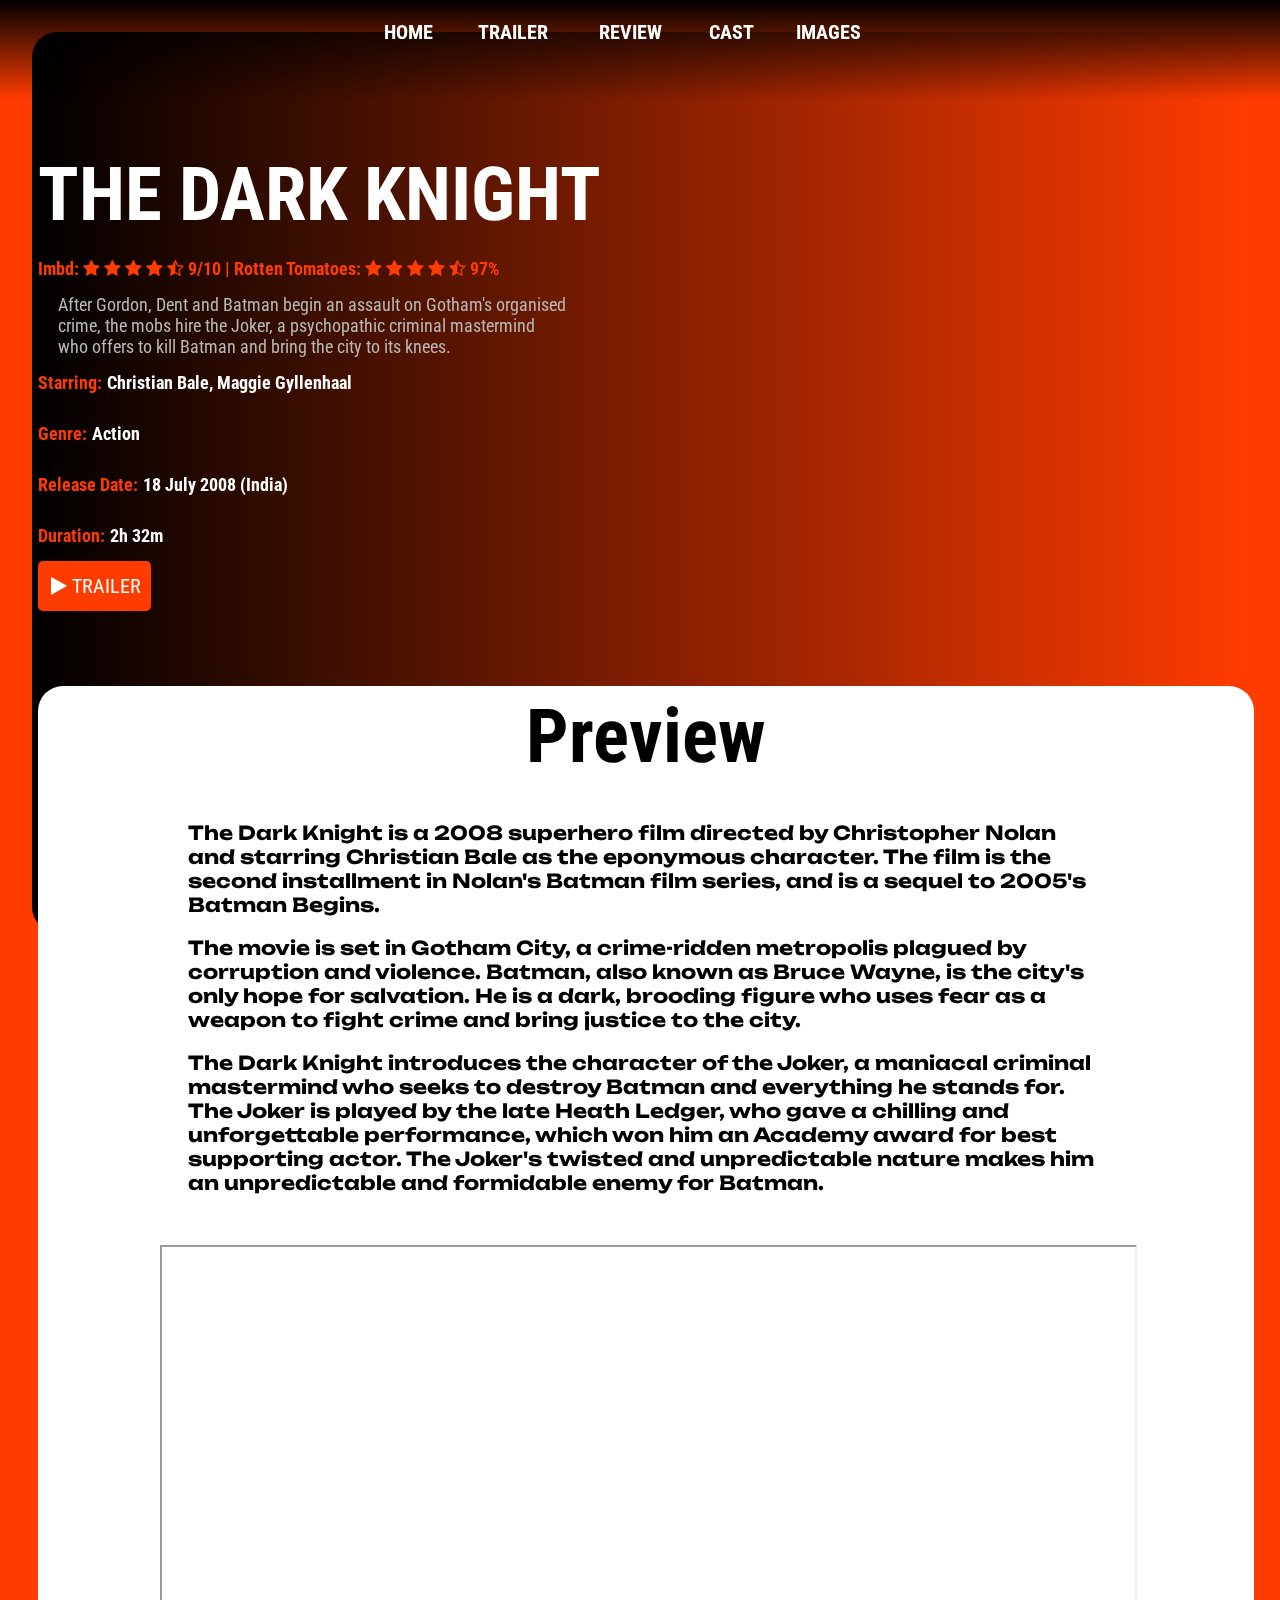
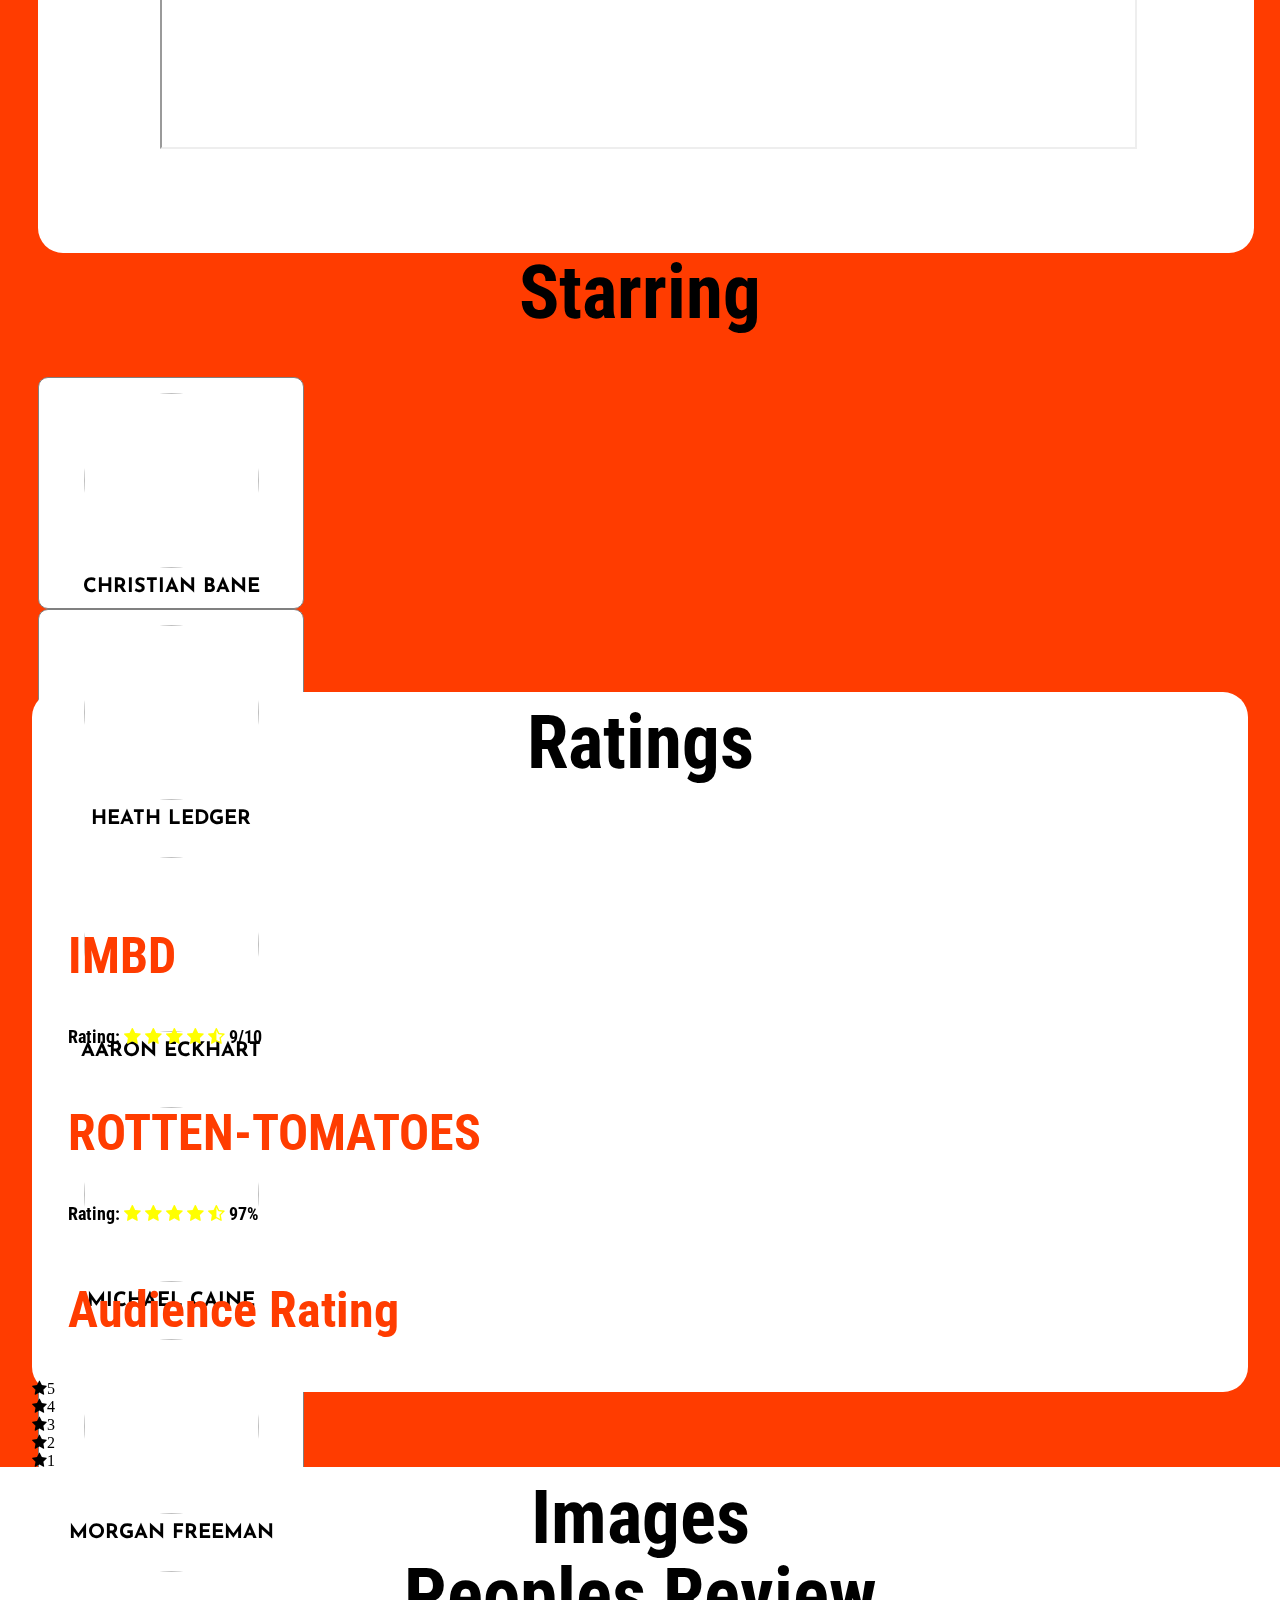
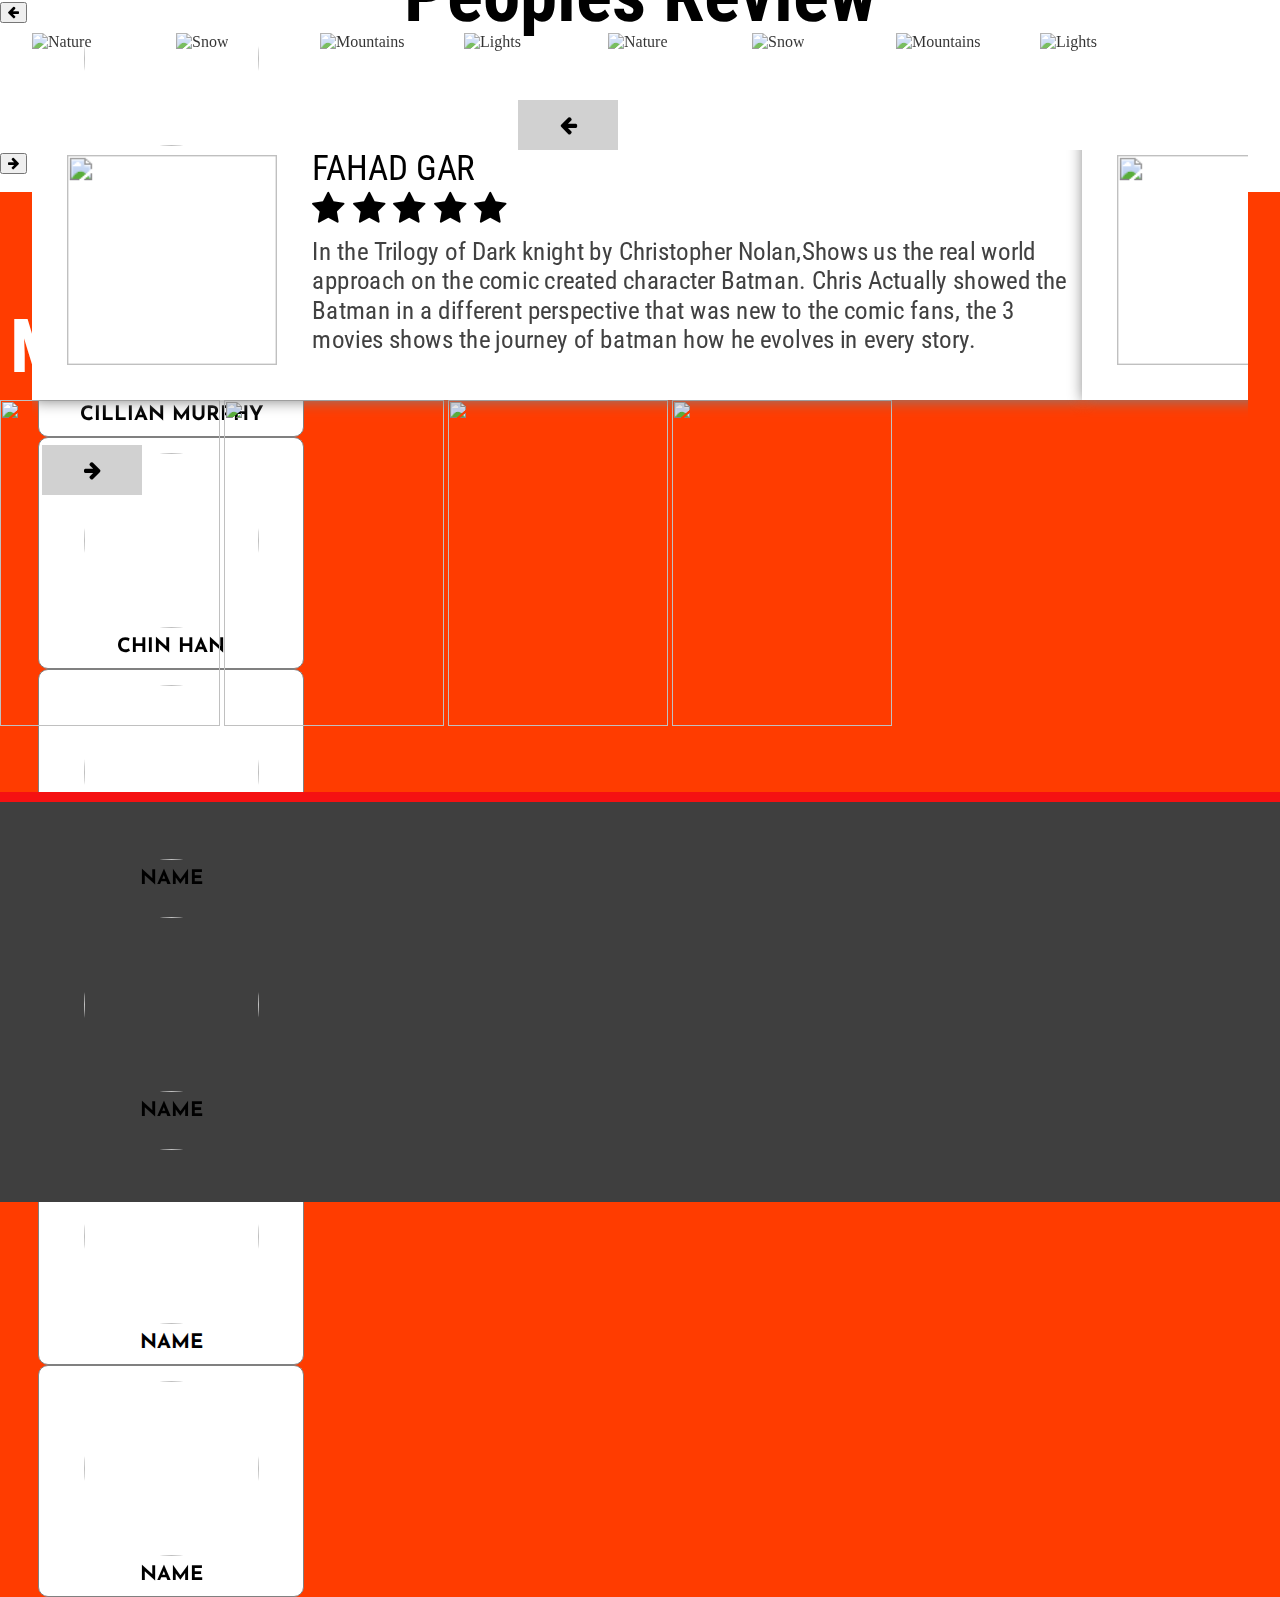
==== commit 015e4296: "dark knight" ====
--- a/darkknight.html
+++ b/darkknight.html
@@ -67,7 +67,7 @@
     <div class="cast" id="cast">
       <h3>starring</h3>
           <div class="card" id="card">
-              <img class="cast-image1" id="cast-image">
+              <img class="cast-image1" id="cast-image" src="https://encryptedmasterchat.pythonanywhere.com/static/christian_bale.jpg">
               <div style="display: flex; flex-direction: column; text-align: center;">
               <h4>christian bane</h4>
               <div class="cast-description">
@@ -76,7 +76,7 @@
 </div>
           </div>
           <div class="card">
-              <img class="cast-image2" id="cast-image">
+              <img class="cast-image2" id="cast-image" src="https://encryptedmasterchat.pythonanywhere.com/static/Heath_Ledger.jpg">
               <div style="display: flex; flex-direction: column; text-align: center;">
               <h4>Heath Ledger</h4>
               <div class="cast-description">
@@ -85,7 +85,7 @@
               </div>
           </div>
           <div class="card">
-              <img class="cast-image3" id="cast-image">
+              <img class="cast-image3" id="cast-image" src="https://encryptedmasterchat.pythonanywhere.com/static/Aaron_.jpg">
               <div style="display: flex; flex-direction: column; text-align: center;">
               <h4>Aaron Eckhart</h4>
               <div class="cast-description">
@@ -95,7 +95,7 @@
           </div>
           <br>
           <div class="card">
-              <img class="cast-image4" id="cast-image">
+              <img class="cast-image4" id="cast-image" src="https://encryptedmasterchat.pythonanywhere.com/static/michael_cain.PNG">
               <div style="display: flex; flex-direction: column; text-align: center;">
               <h4>Michael Caine</h4>
               <div class="cast-description">
@@ -104,7 +104,7 @@
               </div>
           </div>
           <div class="card">
-              <img class="cast-image5" id="cast-image">
+              <img class="cast-image5" id="cast-image" src="https://encryptedmasterchat.pythonanywhere.com/static/morgan.PNG">
               <div style="display: flex; flex-direction: column; text-align: center;">
               <h4>Morgan Freeman</h4>
               <div class="cast-description">
@@ -113,7 +113,7 @@
               </div>
           </div>
           <div class="card">
-              <img class="cast-image6" id="cast-image">
+              <img class="cast-image6" id="cast-image" src="https://encryptedmasterchat.pythonanywhere.com/static/maggie.PNG">
               <div style="display: flex; flex-direction: column; text-align: center;">
               <h4>Maggie Gyllenhaal</h4>
               <div class="cast-description">
@@ -123,7 +123,7 @@
           </div>
           <br>
           <div class="card">
-              <img class="cast-image7" id="cast-image">
+              <img class="cast-image7" id="cast-image" src="https://encryptedmasterchat.pythonanywhere.com/static/cillian_m.PNG">
               <div style="display: flex; flex-direction: column; text-align: center;">
               <h4>Cillian Murphy</h4>
               <div class="cast-description">
@@ -132,7 +132,7 @@
               </div>
           </div>
           <div class="card">
-              <img class="cast-image8" id="cast-image">
+              <img class="cast-image8" id="cast-image" src="https://encryptedmasterchat.pythonanywhere.com/static/chin.PNG">
               <div style="display: flex; flex-direction: column; text-align: center;">
               <h4>Chin Han</h4>
               <div class="cast-description">
@@ -285,11 +285,9 @@
     </div>
     <!--image gallery section-->
     <div class="image-gallary" id="image-gallary">
-        <h3>image</h3>
-        <div class="container">
-            <img id="expandedImg" src="https://i.ibb.co/2d4g9zv/1.jpg"style="width:100%">
-          </div>
-          <button id="img-right"><i class="fa fa-arrow-right"></i></button>  
+        <h3>images</h3>
+        
+          <button id="img-right"><i class="fa fa-arrow-left"></i></button>  
 
         <div class="row" id="row">
           
@@ -320,12 +318,15 @@
               </div>
             </span>
           </div> 
-          <button id="img-left"><i class="fa fa-arrow-left"></i></button>  
+          <button id="img-left"><i class="fa fa-arrow-right"></i></button>  
+          <div class="container">
+            <img id="expandedImg" style="width:100%">
+          </div>
 
     </div>
     <!--more like this movies-->
     <div class="more-like-this">
-        <h3>More Like This:</h3>
+        <h1 style="padding: 10px;">More Like This:</h1>
         <div>
         <a href="The Lord of The Rings.html" target="_blank"><img src="https://m.media-amazon.com/images/M/MV5BNzA5ZDNlZWMtM2NhNS00NDJjLTk4NDItYTRmY2EwMWZlMTY3XkEyXkFqcGdeQXVyNzkwMjQ5NzM@._V1_.jpg" width="220px" height="326px"></a>
         <a href="Inception.html" target="_blank"><img src="https://m.media-amazon.com/images/M/MV5BMjExMjkwNTQ0Nl5BMl5BanBnXkFtZTcwNTY0OTk1Mw@@._V1_.jpg" width="220px" height="326px"></a>
@@ -350,30 +351,30 @@
 <script src="https://ajax.googleapis.com/ajax/libs/jquery/3.6.1/jquery.min.js"></script>
 
     <script>
-        let stop=false;
-        function checkEdge(a){
-            a=a+1;
-             setTimeout(function(){
-              setTimeout(function(){
-                $('#row').animate({scrollLeft: "+=100px"}, "slow");
-                $("#"+a.toString()).click();},1000);
+       // let stop=true;
+        //function checkEdge(a){
+            //a=a+1;
+             //setTimeout(function(){
+              //setTimeout(function(){
+               // $('#row').animate({scrollLeft: "+=100px"}, "slow");
+               // $("#"+a.toString()).click();},1000);
 
       
-            if (a>7){
-              $('#row').animate({scrollLeft: 0},);
-              a=0;
-              checkEdge(a);
-            }
-            else if (stop==true){
-              stop=false;            
-
-              _.delay(checkEdge(a), 2000);
-            }
-            else{
-              checkEdge(a);
-            }
-        }
-      ,2000)}
+            //if (a>7){
+             // $('#row').animate({scrollLeft: 0},);
+             // a=0;
+             // checkEdge(a);
+            //}
+           // else if (stop==true){
+              //stop=false;            
+
+             // _.delay(checkEdge(a), 2000);
+           // }
+           // else{
+              //checkEdge(a);
+           // }
+       // }
+      //,2000)}
         let a=0;
         $('#img-right').click(function() {
         event.preventDefault();
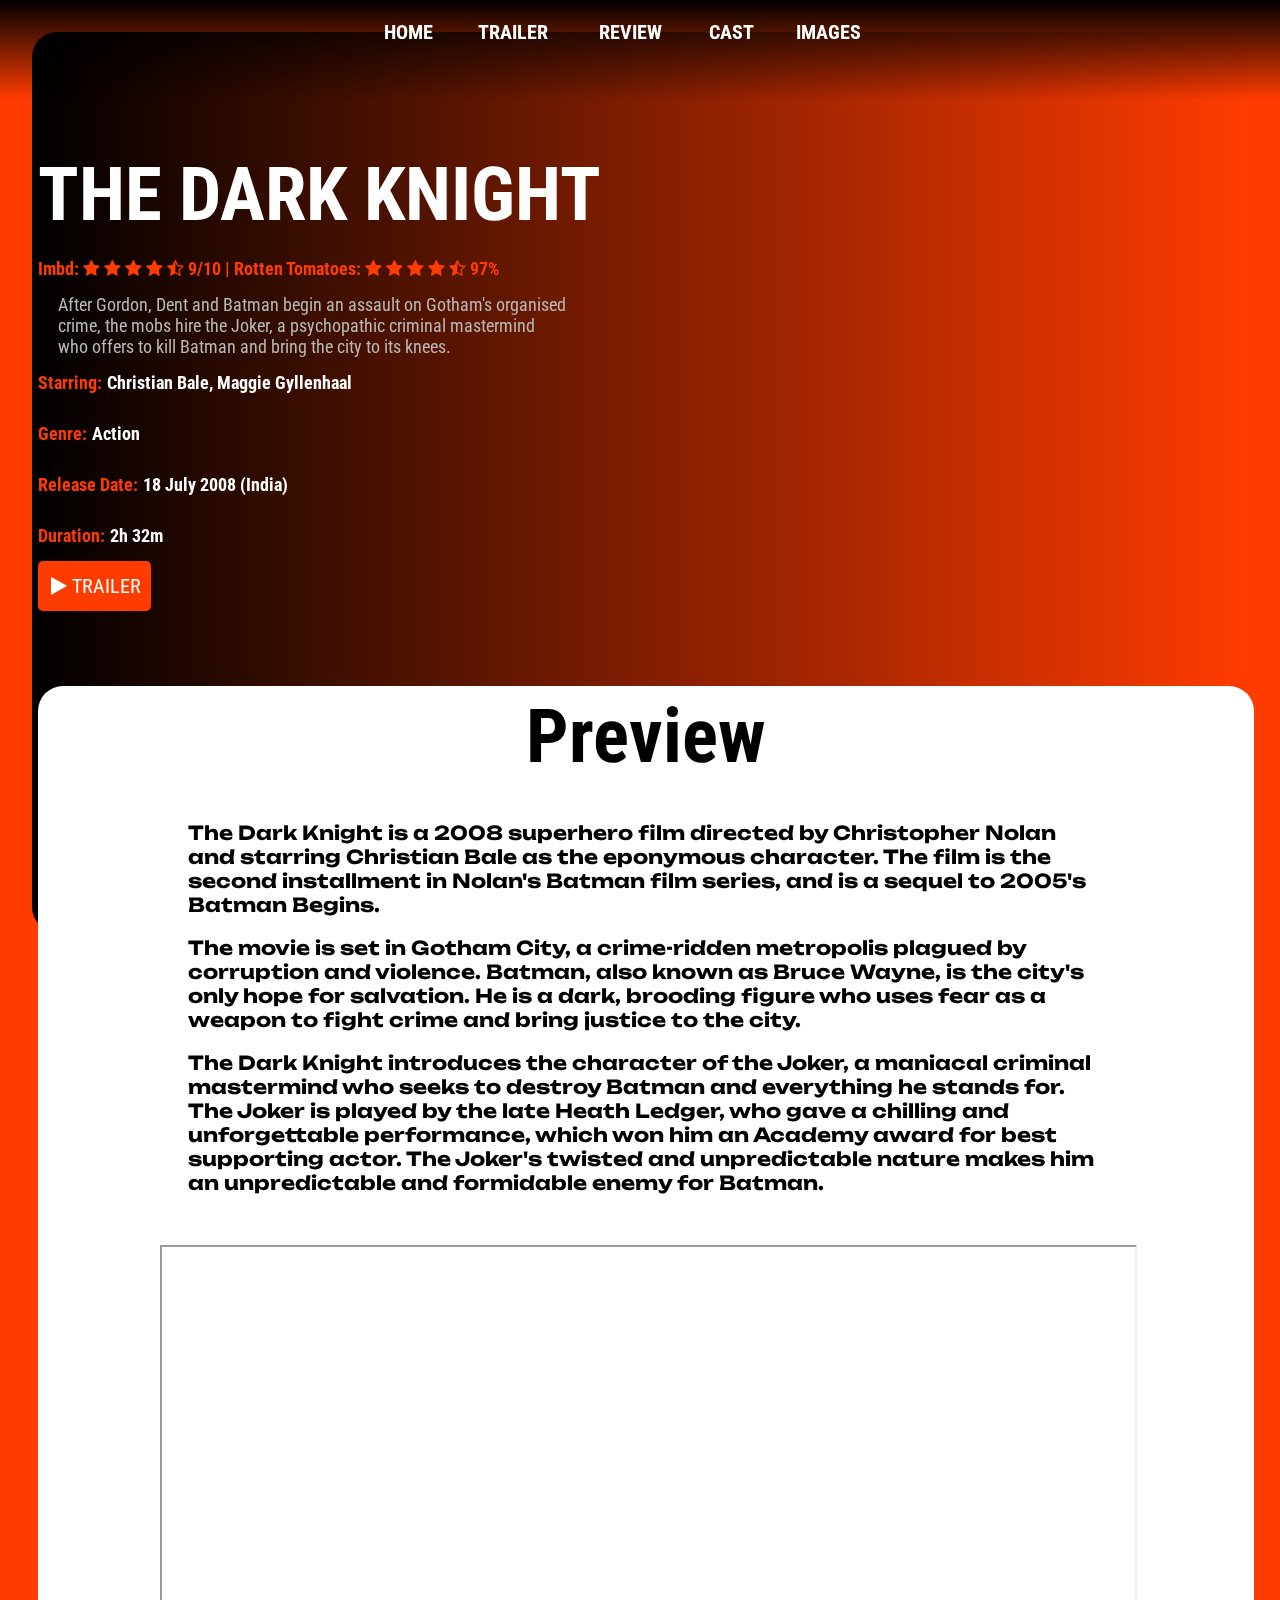
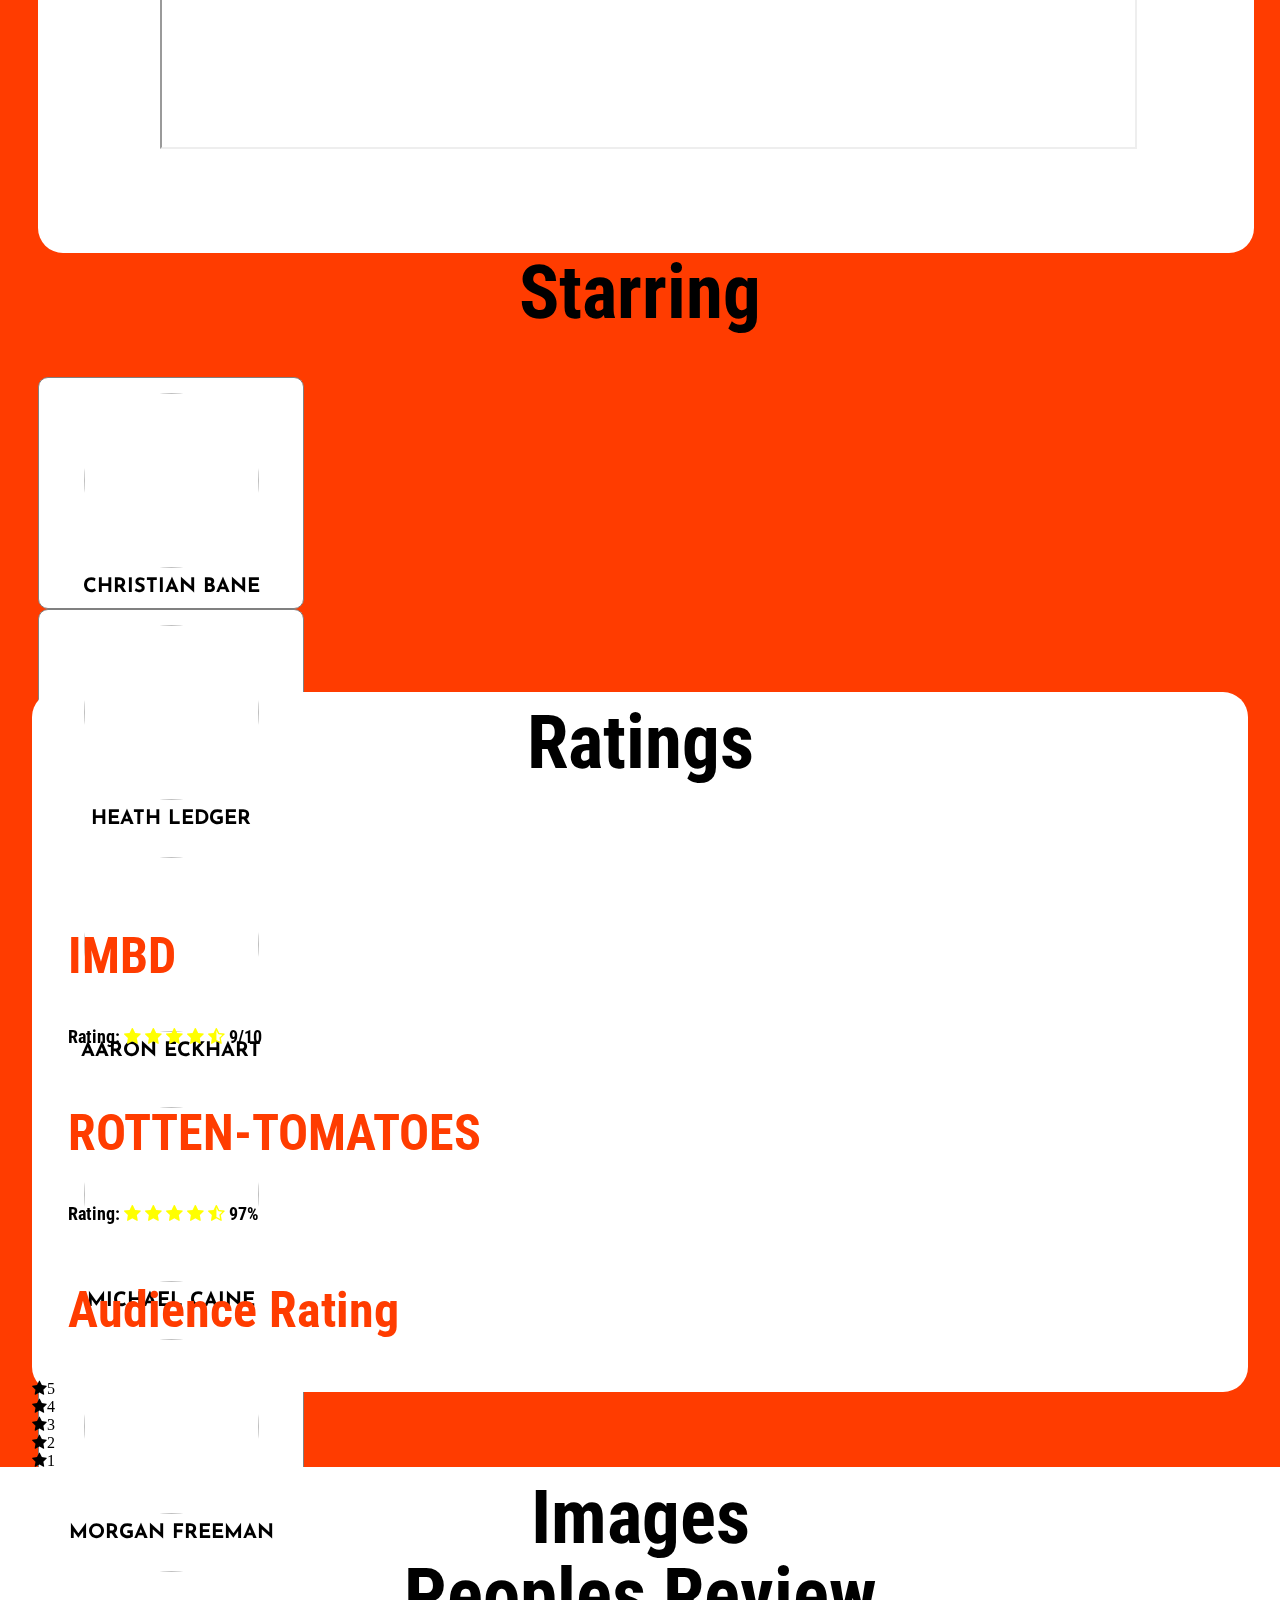
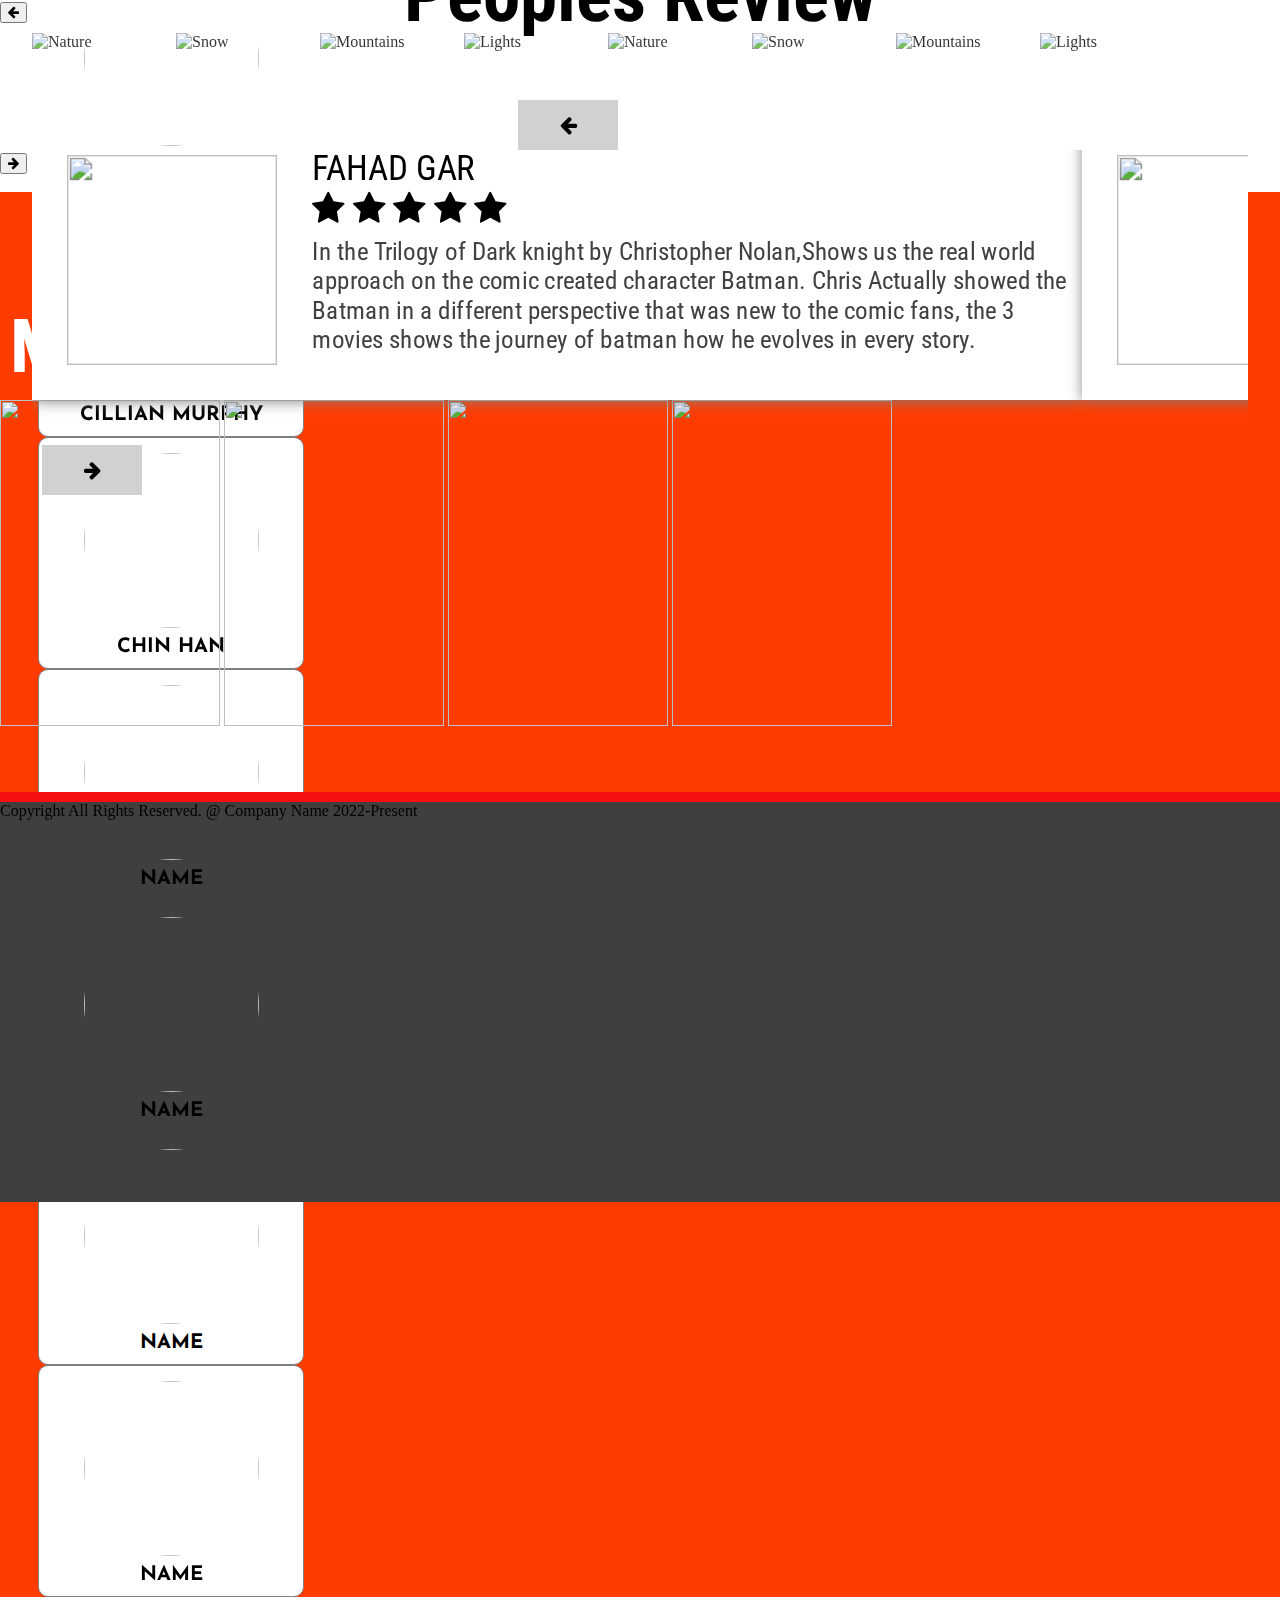
==== commit d6bc6a84: "dark knight" ====
--- a/darkknight.html
+++ b/darkknight.html
@@ -141,7 +141,7 @@
               </div>
             </div>
             <div class="card">
-              <img class="cast-image9" id="cast-image">
+              <img class="cast-image9" id="cast-image" src="">
               <div style="display: flex; flex-direction: column; text-align: center;">
               <h4>name</h4>
               <div class="cast-description">
@@ -150,7 +150,7 @@
               </div>
             </div>
             <div class="card">
-              <img class="cast-image10" id="cast-image">
+              <img class="cast-image10" id="cast-image" src="">
               <div style="display: flex; flex-direction: column; text-align: center;">
               <h4>name</h4>
               <div class="cast-description">
@@ -159,7 +159,7 @@
               </div>
             </div>
             <div class="card">
-              <img class="cast-image11" id="cast-image">
+              <img class="cast-image11" id="cast-image" src="">
               <div style="display: flex; flex-direction: column; text-align: center;">
               <h4>name</h4>
               <div class="cast-description">
@@ -168,7 +168,7 @@
               </div>
             </div>
             <div class="card">
-              <img class="cast-image12" id="cast-image">
+              <img class="cast-image12" id="cast-image" src="">
               <div style="display: flex; flex-direction: column; text-align: center;">
               <h4>name</h4>
               <div class="cast-description">
@@ -331,11 +331,11 @@
         <a href="The Lord of The Rings.html" target="_blank"><img src="https://m.media-amazon.com/images/M/MV5BNzA5ZDNlZWMtM2NhNS00NDJjLTk4NDItYTRmY2EwMWZlMTY3XkEyXkFqcGdeQXVyNzkwMjQ5NzM@._V1_.jpg" width="220px" height="326px"></a>
         <a href="Inception.html" target="_blank"><img src="https://m.media-amazon.com/images/M/MV5BMjExMjkwNTQ0Nl5BMl5BanBnXkFtZTcwNTY0OTk1Mw@@._V1_.jpg" width="220px" height="326px"></a>
         <a href="The Matrix.html" target="_blank"><img src="https://flxt.tmsimg.com/assets/p22804_p_v8_av.jpg" width="220px" height="326px"></a>
-        <a href="Star Wars.html" target="_blank"><img src="https://m.media-amazon.com/images/M/MV5BYmU1NDRjNDgtMzhiMi00NjZmLTg5NGItZDNiZjU5NTU4OTE0XkEyXkFqcGdeQXVyNzkwMjQ5NzM@._V1_.jp" width="220px" height="326px"></b>
+        <a href="Star Wars.html" target="_blank"><img src="https://m.media-amazon.com/images/M/MV5BYmU1NDRjNDgtMzhiMi00NjZmLTg5NGItZDNiZjU5NTU4OTE0XkEyXkFqcGdeQXVyNzkwMjQ5NzM@._V1_.jp" width="220px" height="326px"></a>
     </div>
     </div>
     <footer>
-
+      Copyright All Rights Reserved. @ Company Name 2022-Present
     </footer>
         <!--<h3> trailer:</h3>
         <h3>rating:</h3>
@@ -351,30 +351,7 @@
 <script src="https://ajax.googleapis.com/ajax/libs/jquery/3.6.1/jquery.min.js"></script>
 
     <script>
-       // let stop=true;
-        //function checkEdge(a){
-            //a=a+1;
-             //setTimeout(function(){
-              //setTimeout(function(){
-               // $('#row').animate({scrollLeft: "+=100px"}, "slow");
-               // $("#"+a.toString()).click();},1000);
-
-      
-            //if (a>7){
-             // $('#row').animate({scrollLeft: 0},);
-             // a=0;
-             // checkEdge(a);
-            //}
-           // else if (stop==true){
-              //stop=false;            
-
-             // _.delay(checkEdge(a), 2000);
-           // }
-           // else{
-              //checkEdge(a);
-           // }
-       // }
-      //,2000)}
+       
         let a=0;
         $('#img-right').click(function() {
         event.preventDefault();
